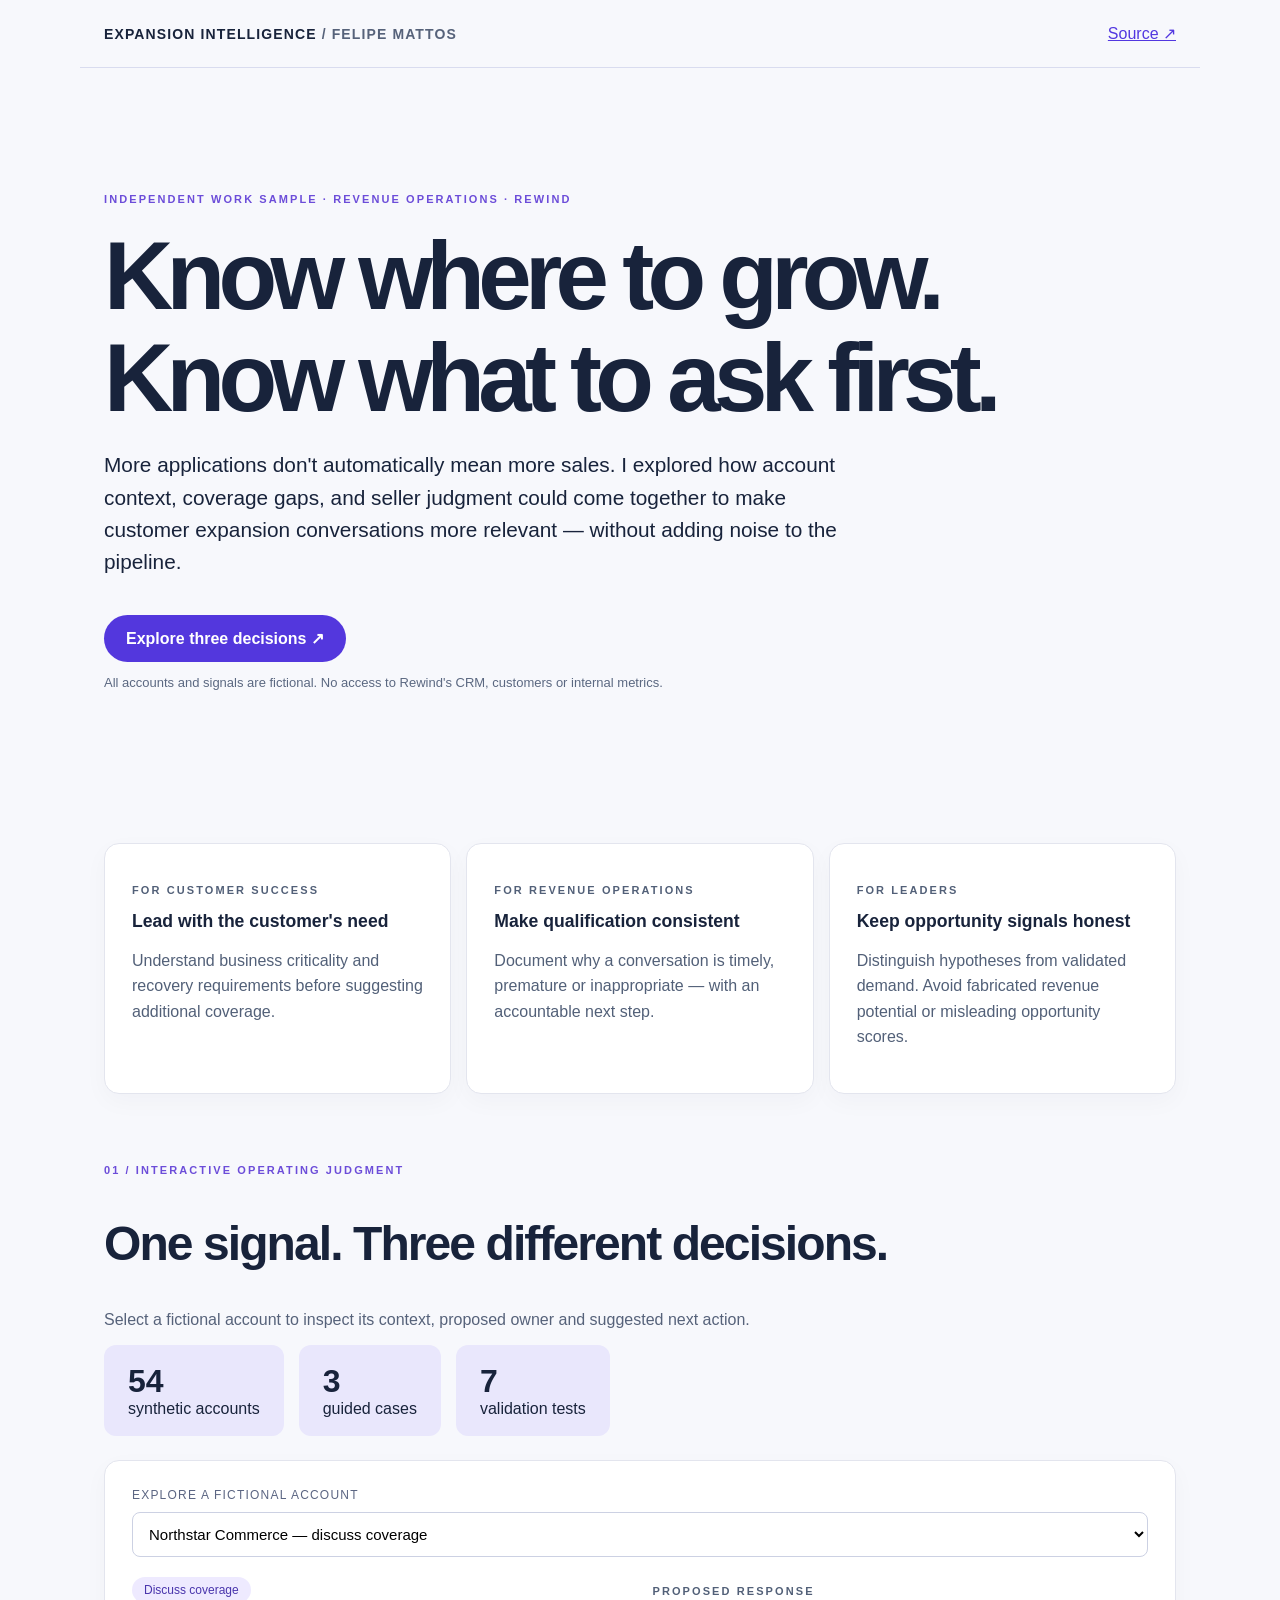
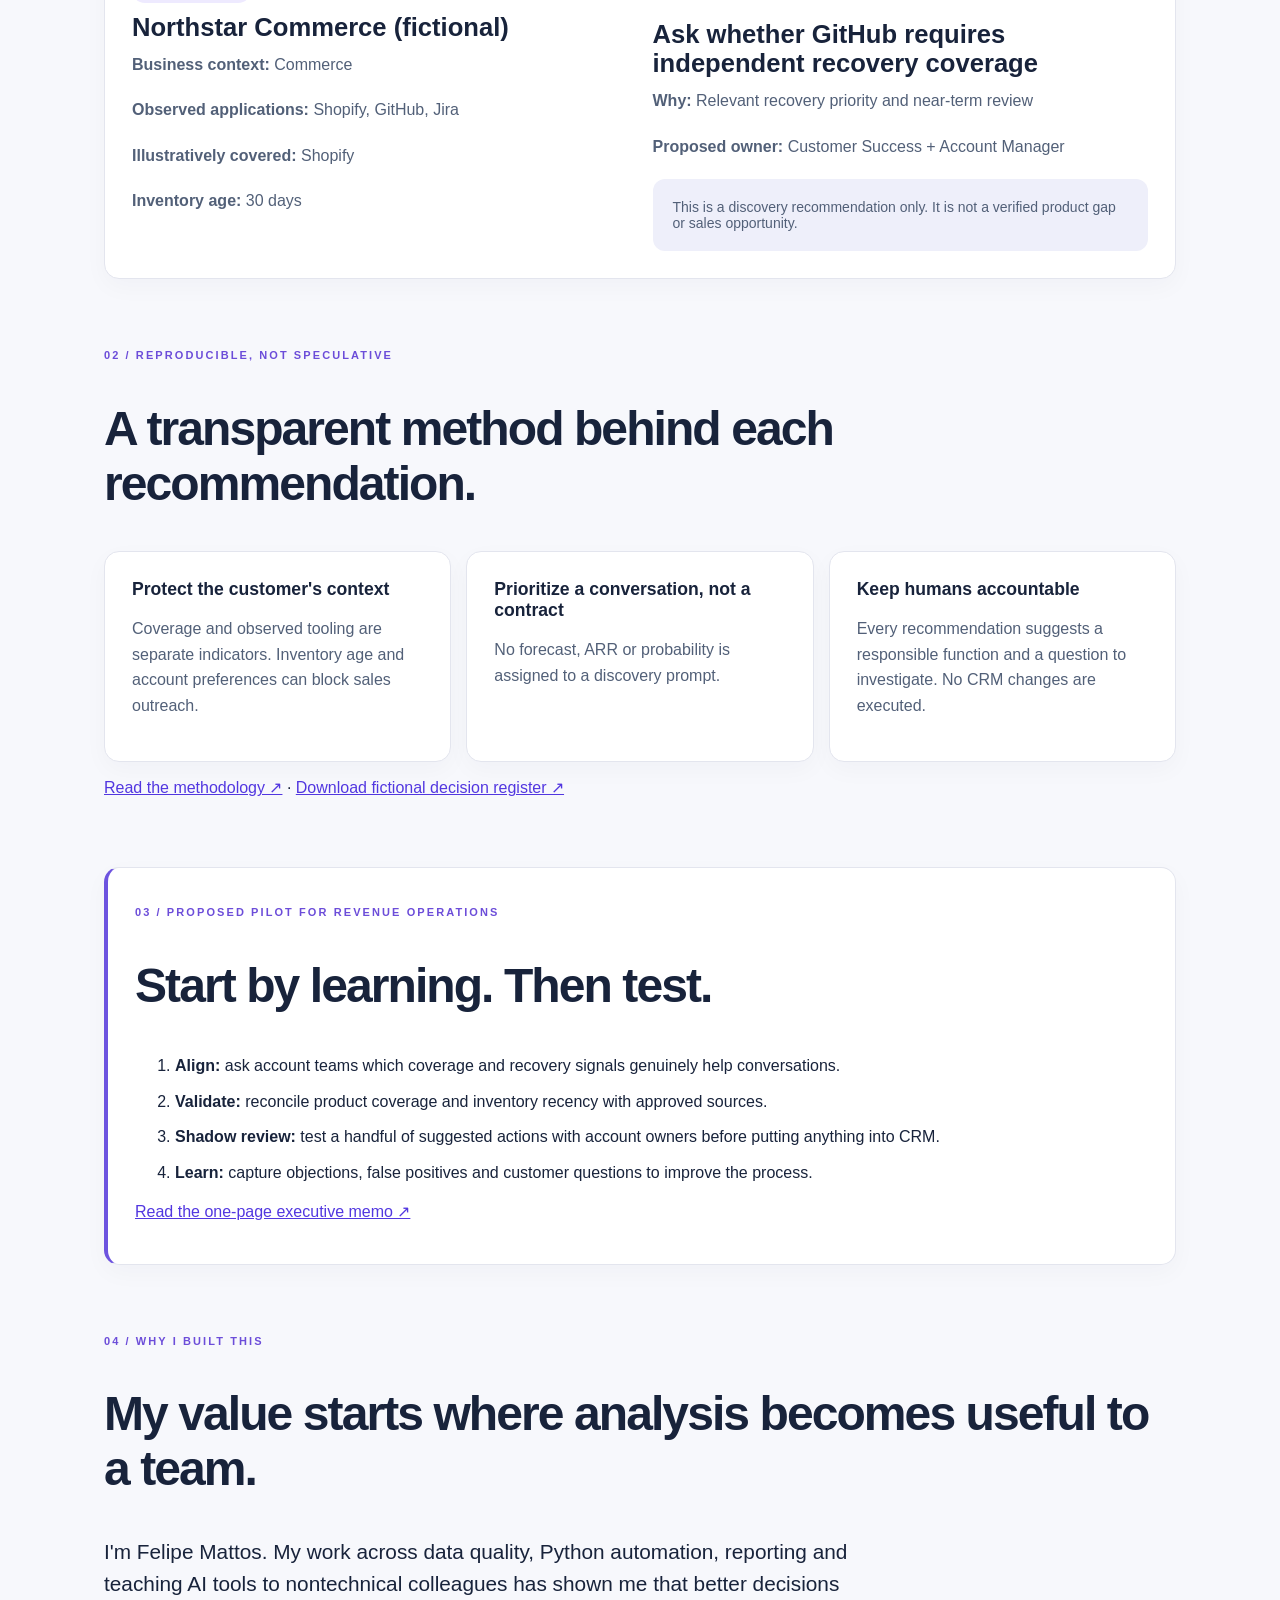
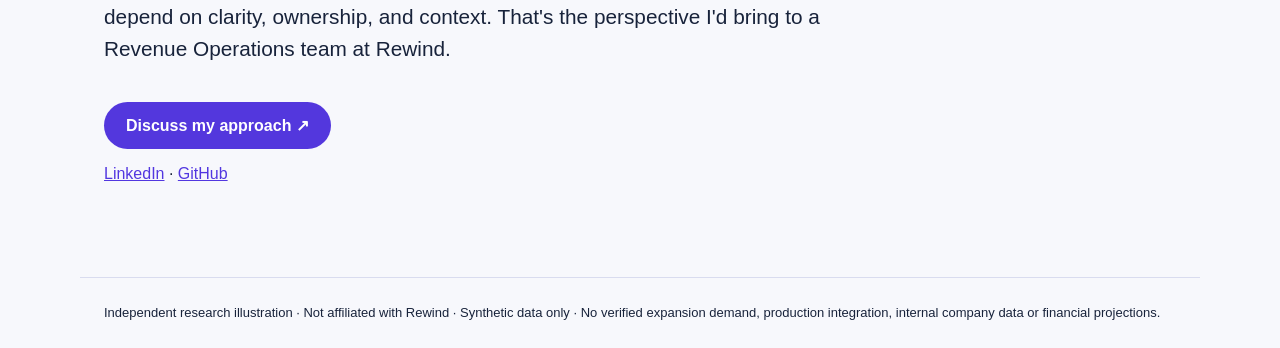
==== index.html @ 381b1e01 "Generate synthetic account demo and landing page" ====
<!doctype html><html lang="en"><head><meta charset="utf-8"><meta name="viewport" content="width=device-width,initial-scale=1"><meta name="description" content="Independent Rewind revenue operations work sample — synthetic account expansion research by Felipe Mattos"><title>Expansion Intelligence | Felipe Mattos</title><style>:root{font-family:Inter,Arial,sans-serif;color:#18233b;background:#f7f8fc}*{box-sizing:border-box}html{scroll-behavior:smooth}body{margin:0}a{color:#5237e0}header,main,footer{max-width:1120px;margin:auto;padding:24px}header{display:flex;justify-content:space-between;align-items:center;border-bottom:1px solid #d9dcef}.logo{font-size:14px;font-weight:800;letter-spacing:.08em}.muted{color:#56627a}.eyebrow{letter-spacing:.19em;text-transform:uppercase;font-size:11px;font-weight:800;color:#6c4dd9}.hero{padding:90px 0 70px;max-width:900px}h1{font-size:clamp(3rem,8vw,6rem);letter-spacing:-.07em;line-height:1.06;margin:20px 0}h2{font-size:clamp(2rem,4vw,3rem);letter-spacing:-.04em}.lead{font-size:1.3rem;line-height:1.55;max-width:750px}.button{display:inline-block;padding:14px 22px;background:#5337dd;color:white;text-decoration:none;border-radius:40px;font-weight:700;margin-top:16px}.section{margin:70px 0}.grid{display:grid;grid-template-columns:repeat(3,1fr);gap:15px}.tile,.case,.memo{background:white;border:1px solid #e3e5ee;border-radius:15px;padding:27px;box-shadow:0 8px 25px #17254a08}.tile p,.case p{line-height:1.6;color:#526078}.tile strong{font-size:1.1rem}.meta{font-size:12px;color:#5c6682}.metrics{display:flex;gap:15px;flex-wrap:wrap}.metric{background:#e9e7fc;border-radius:12px;padding:18px 24px;min-width:130px}.metric strong{display:block;font-size:2rem}.case h3{font-size:1.6rem;margin:10px 0}label{display:block;font-size:12px;color:#5b6582;text-transform:uppercase;letter-spacing:.1em}select{width:100%;padding:12px;font-size:15px;border:1px solid #ccd1e3;border-radius:8px;background:white;margin:10px 0 20px}.pill{font-size:12px;display:inline-block;background:#eeeaff;color:#4935ac;border-radius:20px;padding:6px 12px}.detail{display:grid;grid-template-columns:1fr 1fr;gap:25px}.detail p{margin:6px 0 20px}.note{padding:20px;background:#eeeffa;border-radius:12px;font-size:14px;color:#526078}.memo{border-left:4px solid #6d53df}.memo li{margin:10px 0;line-height:1.6}footer{border-top:1px solid #d9dcef;font-size:13px;line-height:1.7}.small{font-size:13px;color:#5b6881}@media(max-width:720px){.grid,.detail{grid-template-columns:1fr}.hero{padding:55px 0}header{flex-wrap:wrap;gap:12px}}@media(prefers-reduced-motion:reduce){html{scroll-behavior:auto}}</style></head><body><header><div class="logo">EXPANSION INTELLIGENCE <span class="muted">/ FELIPE MATTOS</span></div><a href="https://github.com/felipervm/rewind-expansion-intelligence">Source ↗</a></header><main><section class="hero"><p class="eyebrow">Independent work sample · Revenue Operations · Rewind</p><h1>Know where to grow.<br>Know what to ask first.</h1><p class="lead">More applications don't automatically mean more sales. I explored how account context, coverage gaps, and seller judgment could come together to make customer expansion conversations more relevant — without adding noise to the pipeline.</p><a href="#cases" class="button">Explore three decisions ↗</a><p class="small">All accounts and signals are fictional. No access to Rewind's CRM, customers or internal metrics.</p></section><section class="grid section" aria-label="Business value"><article class="tile"><p class="eyebrow">For Customer Success</p><strong>Lead with the customer's need</strong><p>Understand business criticality and recovery requirements before suggesting additional coverage.</p></article><article class="tile"><p class="eyebrow">For Revenue Operations</p><strong>Make qualification consistent</strong><p>Document why a conversation is timely, premature or inappropriate — with an accountable next step.</p></article><article class="tile"><p class="eyebrow">For leaders</p><strong>Keep opportunity signals honest</strong><p>Distinguish hypotheses from validated demand. Avoid fabricated revenue potential or misleading opportunity scores.</p></article></section><section id="cases" class="section"><p class="eyebrow">01 / Interactive operating judgment</p><h2>One signal. Three different decisions.</h2><p class="muted">Select a fictional account to inspect its context, proposed owner and suggested next action.</p><div class="metrics"><div class="metric"><strong id="total">54</strong><span>synthetic accounts</span></div><div class="metric"><strong>3</strong><span>guided cases</span></div><div class="metric"><strong>7</strong><span>validation tests</span></div></div><article class="case" style="margin-top:24px"><label for="account">Explore a fictional account</label><select id="account"><option value="RX-001">Northstar Commerce — discuss coverage</option><option value="RX-002">Meridian Systems — verify data first</option><option value="RX-003">Atlas Retail Group — respect engagement consent</option></select><div id="detail" class="detail" aria-live="polite"></div></article></section><section class="section"><p class="eyebrow">02 / Reproducible, not speculative</p><h2>A transparent method behind each recommendation.</h2><div class="grid"><article class="tile"><strong>Protect the customer's context</strong><p>Coverage and observed tooling are separate indicators. Inventory age and account preferences can block sales outreach.</p></article><article class="tile"><strong>Prioritize a conversation, not a contract</strong><p>No forecast, ARR or probability is assigned to a discovery prompt.</p></article><article class="tile"><strong>Keep humans accountable</strong><p>Every recommendation suggests a responsible function and a question to investigate. No CRM changes are executed.</p></article></div><p><a href="docs/methodology.md">Read the methodology ↗</a> · <a href="data/decisions.csv">Download fictional decision register ↗</a></p></section><section class="section memo"><p class="eyebrow">03 / Proposed pilot for Revenue Operations</p><h2>Start by learning. Then test.</h2><ol><li><strong>Align:</strong> ask account teams which coverage and recovery signals genuinely help conversations.</li><li><strong>Validate:</strong> reconcile product coverage and inventory recency with approved sources.</li><li><strong>Shadow review:</strong> test a handful of suggested actions with account owners before putting anything into CRM.</li><li><strong>Learn:</strong> capture objections, false positives and customer questions to improve the process.</li></ol><p><a href="docs/executive-memo.md">Read the one-page executive memo ↗</a></p></section><section class="section"><p class="eyebrow">04 / Why I built this</p><h2>My value starts where analysis becomes useful to a team.</h2><p class="lead">I'm Felipe Mattos. My work across data quality, Python automation, reporting and teaching AI tools to nontechnical colleagues has shown me that better decisions depend on clarity, ownership, and context. That's the perspective I'd bring to a Revenue Operations team at Rewind.</p><p><a class="button" href="mailto:felipervm22@gmail.com?subject=Rewind%20Expansion%20Intelligence">Discuss my approach ↗</a></p><p><a href="https://www.linkedin.com/in/felipervm/">LinkedIn</a> · <a href="https://github.com/felipervm">GitHub</a></p></section></main><footer>Independent research illustration · Not affiliated with Rewind · Synthetic data only · No verified expansion demand, production integration, internal company data or financial projections.</footer><script>const accounts=[{"id":"RX-001","name":"Northstar Commerce (fictional)","segment":"Commerce","observed_tools":["Shopify","GitHub","Jira"],"protected_tools":["Shopify"],"inventory_age_days":30,"renewal_days":60,"recovery_priority":"Critical","consent_to_discuss":true,"assessment":{"level":"Discuss coverage","candidate":"GitHub","owner":"Customer Success + Account Manager","next_step":"Ask whether GitHub requires independent recovery coverage","why":"Relevant recovery priority and near-term review"}},{"id":"RX-002","name":"Meridian Systems (fictional)","segment":"Software","observed_tools":["GitHub","Jira","Confluence"],"protected_tools":["GitHub"],"inventory_age_days":180,"renewal_days":30,"recovery_priority":"High","consent_to_discuss":true,"assessment":{"level":"Verify context","candidate":"Jira","owner":"Customer Success","next_step":"Revalidate application inventory and coverage status","why":"Information may be outdated"}},{"id":"RX-003","name":"Atlas Retail Group (fictional)","segment":"Commerce","observed_tools":["Shopify","BigCommerce","GitHub"],"protected_tools":["Shopify"],"inventory_age_days":45,"renewal_days":120,"recovery_priority":"High","consent_to_discuss":false,"assessment":{"level":"Verify context","candidate":"GitHub","owner":"Account owner","next_step":"Confirm account engagement preferences before outreach","why":"Consent is not confirmed"}},{"id":"RX-004","name":"Fictional Account 004","segment":"Consumer brands","observed_tools":["GitHub","Shopify","Azure DevOps"],"protected_tools":["GitHub","Shopify","Azure DevOps"],"inventory_age_days":45,"renewal_days":60,"recovery_priority":"High","consent_to_discuss":true,"assessment":{"level":"Coverage mapped","candidate":null,"owner":"Customer Success","next_step":"Confirm coverage still meets recovery needs","why":"No additional tool observed in synthetic inventory"}},{"id":"RX-005","name":"Fictional Account 005","segment":"Commerce","observed_tools":["Shopify","Jira"],"protected_tools":["Shopify"],"inventory_age_days":70,"renewal_days":60,"recovery_priority":"Standard","consent_to_discuss":false,"assessment":{"level":"Verify context","candidate":"Jira","owner":"Account owner","next_step":"Confirm account engagement preferences before outreach","why":"Consent is not confirmed"}},{"id":"RX-006","name":"Fictional Account 006","segment":"Consumer brands","observed_tools":["BigCommerce","Azure DevOps","Confluence","Jira"],"protected_tools":["Azure DevOps","Jira"],"inventory_age_days":30,"renewal_days":60,"recovery_priority":"High","consent_to_discuss":false,"assessment":{"level":"Verify context","candidate":"Confluence","owner":"Account owner","next_step":"Confirm account engagement preferences before outreach","why":"Consent is not confirmed"}},{"id":"RX-007","name":"Fictional Account 007","segment":"Commerce","observed_tools":["Confluence","BigCommerce","Azure DevOps"],"protected_tools":["Confluence","Azure DevOps"],"inventory_age_days":14,"renewal_days":220,"recovery_priority":"Standard","consent_to_discuss":true,"assessment":{"level":"Discovery later","candidate":"BigCommerce","owner":"Account owner","next_step":"Validate whether BigCommerce is business critical at a future check-in","why":"Observed use is not a qualified sales opportunity"}},{"id":"RX-008","name":"Fictional Account 008","segment":"Software","observed_tools":["BigCommerce","Azure DevOps","GitHub","Confluence"],"protected_tools":["BigCommerce","Confluence"],"inventory_age_days":70,"renewal_days":220,"recovery_priority":"High","consent_to_discuss":true,"assessment":{"level":"Discovery later","candidate":"GitHub","owner":"Account owner","next_step":"Validate whether GitHub is business critical at a future check-in","why":"Observed use is not a qualified sales opportunity"}},{"id":"RX-009","name":"Fictional Account 009","segment":"Consumer brands","observed_tools":["Shopify","Jira","Azure DevOps"],"protected_tools":["Azure DevOps","Jira"],"inventory_age_days":110,"renewal_days":60,"recovery_priority":"High","consent_to_discuss":false,"assessment":{"level":"Verify context","candidate":"Shopify","owner":"Account owner","next_step":"Confirm account engagement preferences before outreach","why":"Consent is not confirmed"}},{"id":"RX-010","name":"Fictional Account 010","segment":"Commerce","observed_tools":["GitHub","Confluence","Shopify"],"protected_tools":["Confluence","Shopify"],"inventory_age_days":180,"renewal_days":30,"recovery_priority":"High","consent_to_discuss":false,"assessment":{"level":"Verify context","candidate":"GitHub","owner":"Account owner","next_step":"Confirm account engagement preferences before outreach","why":"Consent is not confirmed"}},{"id":"RX-011","name":"Fictional Account 011","segment":"Professional services","observed_tools":["Confluence","Shopify","GitHub","BigCommerce"],"protected_tools":["Confluence","Shopify"],"inventory_age_days":70,"renewal_days":150,"recovery_priority":"High","consent_to_discuss":true,"assessment":{"level":"Discovery later","candidate":"GitHub","owner":"Account owner","next_step":"Validate whether GitHub is business critical at a future check-in","why":"Observed use is not a qualified sales opportunity"}},{"id":"RX-012","name":"Fictional Account 012","segment":"Software","observed_tools":["Jira","Shopify","BigCommerce"],"protected_tools":["BigCommerce","Shopify"],"inventory_age_days":14,"renewal_days":60,"recovery_priority":"Critical","consent_to_discuss":true,"assessment":{"level":"Discuss coverage","candidate":"Jira","owner":"Customer Success + Account Manager","next_step":"Ask whether Jira requires independent recovery coverage","why":"Relevant recovery priority and near-term review"}},{"id":"RX-013","name":"Fictional Account 013","segment":"Professional services","observed_tools":["GitHub","Jira"],"protected_tools":["GitHub","Jira"],"inventory_age_days":180,"renewal_days":150,"recovery_priority":"Standard","consent_to_discuss":true,"assessment":{"level":"Coverage mapped","candidate":null,"owner":"Customer Success","next_step":"Confirm coverage still meets recovery needs","why":"No additional tool observed in synthetic inventory"}},{"id":"RX-014","name":"Fictional Account 014","segment":"Commerce","observed_tools":["Jira","Shopify","GitHub","Confluence"],"protected_tools":["Shopify","Confluence","GitHub","Jira"],"inventory_age_days":30,"renewal_days":150,"recovery_priority":"High","consent_to_discuss":true,"assessment":{"level":"Coverage mapped","candidate":null,"owner":"Customer Success","next_step":"Confirm coverage still meets recovery needs","why":"No additional tool observed in synthetic inventory"}},{"id":"RX-015","name":"Fictional Account 015","segment":"Commerce","observed_tools":["Confluence","Jira"],"protected_tools":["Jira","Confluence"],"inventory_age_days":70,"renewal_days":90,"recovery_priority":"Critical","consent_to_discuss":true,"assessment":{"level":"Coverage mapped","candidate":null,"owner":"Customer Success","next_step":"Confirm coverage still meets recovery needs","why":"No additional tool observed in synthetic inventory"}},{"id":"RX-016","name":"Fictional Account 016","segment":"Commerce","observed_tools":["Confluence","GitHub","Azure DevOps"],"protected_tools":["Confluence"],"inventory_age_days":14,"renewal_days":30,"recovery_priority":"Critical","consent_to_discuss":true,"assessment":{"level":"Discuss coverage","candidate":"GitHub","owner":"Customer Success + Account Manager","next_step":"Ask whether GitHub requires independent recovery coverage","why":"Relevant recovery priority and near-term review"}},{"id":"RX-017","name":"Fictional Account 017","segment":"Commerce","observed_tools":["Azure DevOps","BigCommerce"],"protected_tools":["BigCommerce","Azure DevOps"],"inventory_age_days":180,"renewal_days":90,"recovery_priority":"Standard","consent_to_discuss":true,"assessment":{"level":"Coverage mapped","candidate":null,"owner":"Customer Success","next_step":"Confirm coverage still meets recovery needs","why":"No additional tool observed in synthetic inventory"}},{"id":"RX-018","name":"Fictional Account 018","segment":"Commerce","observed_tools":["GitHub","Shopify"],"protected_tools":["GitHub","Shopify"],"inventory_age_days":180,"renewal_days":60,"recovery_priority":"Standard","consent_to_discuss":true,"assessment":{"level":"Coverage mapped","candidate":null,"owner":"Customer Success","next_step":"Confirm coverage still meets recovery needs","why":"No additional tool observed in synthetic inventory"}},{"id":"RX-019","name":"Fictional Account 019","segment":"Consumer brands","observed_tools":["Confluence","Jira"],"protected_tools":["Jira"],"inventory_age_days":14,"renewal_days":150,"recovery_priority":"Critical","consent_to_discuss":true,"assessment":{"level":"Discovery later","candidate":"Confluence","owner":"Account owner","next_step":"Validate whether Confluence is business critical at a future check-in","why":"Observed use is not a qualified sales opportunity"}},{"id":"RX-020","name":"Fictional Account 020","segment":"Commerce","observed_tools":["Shopify","Jira"],"protected_tools":["Jira"],"inventory_age_days":45,"renewal_days":220,"recovery_priority":"Critical","consent_to_discuss":true,"assessment":{"level":"Discovery later","candidate":"Shopify","owner":"Account owner","next_step":"Validate whether Shopify is business critical at a future check-in","why":"Observed use is not a qualified sales opportunity"}},{"id":"RX-021","name":"Fictional Account 021","segment":"Professional services","observed_tools":["Azure DevOps","Confluence","GitHub"],"protected_tools":["GitHub","Azure DevOps","Confluence"],"inventory_age_days":110,"renewal_days":60,"recovery_priority":"Standard","consent_to_discuss":true,"assessment":{"level":"Coverage mapped","candidate":null,"owner":"Customer Success","next_step":"Confirm coverage still meets recovery needs","why":"No additional tool observed in synthetic inventory"}},{"id":"RX-022","name":"Fictional Account 022","segment":"Commerce","observed_tools":["Jira","BigCommerce","GitHub"],"protected_tools":["Jira"],"inventory_age_days":70,"renewal_days":220,"recovery_priority":"High","consent_to_discuss":true,"assessment":{"level":"Discovery later","candidate":"GitHub","owner":"Account owner","next_step":"Validate whether GitHub is business critical at a future check-in","why":"Observed use is not a qualified sales opportunity"}},{"id":"RX-023","name":"Fictional Account 023","segment":"Software","observed_tools":["Jira","BigCommerce","Azure DevOps","Confluence"],"protected_tools":["Azure DevOps","Confluence","BigCommerce","Jira"],"inventory_age_days":14,"renewal_days":220,"recovery_priority":"Standard","consent_to_discuss":true,"assessment":{"level":"Coverage mapped","candidate":null,"owner":"Customer Success","next_step":"Confirm coverage still meets recovery needs","why":"No additional tool observed in synthetic inventory"}},{"id":"RX-024","name":"Fictional Account 024","segment":"Software","observed_tools":["GitHub","Azure DevOps","Jira"],"protected_tools":["Jira","Azure DevOps"],"inventory_age_days":110,"renewal_days":90,"recovery_priority":"Standard","consent_to_discuss":true,"assessment":{"level":"Verify context","candidate":"GitHub","owner":"Customer Success","next_step":"Revalidate application inventory and coverage status","why":"Information may be outdated"}},{"id":"RX-025","name":"Fictional Account 025","segment":"Commerce","observed_tools":["Confluence","GitHub"],"protected_tools":["GitHub","Confluence"],"inventory_age_days":45,"renewal_days":60,"recovery_priority":"Critical","consent_to_discuss":true,"assessment":{"level":"Coverage mapped","candidate":null,"owner":"Customer Success","next_step":"Confirm coverage still meets recovery needs","why":"No additional tool observed in synthetic inventory"}},{"id":"RX-026","name":"Fictional Account 026","segment":"Commerce","observed_tools":["BigCommerce","GitHub","Azure DevOps"],"protected_tools":["GitHub","BigCommerce"],"inventory_age_days":110,"renewal_days":90,"recovery_priority":"High","consent_to_discuss":false,"assessment":{"level":"Verify context","candidate":"Azure DevOps","owner":"Account owner","next_step":"Confirm account engagement preferences before outreach","why":"Consent is not confirmed"}},{"id":"RX-027","name":"Fictional Account 027","segment":"Commerce","observed_tools":["Jira","BigCommerce","Confluence","Azure DevOps"],"protected_tools":["BigCommerce"],"inventory_age_days":70,"renewal_days":90,"recovery_priority":"High","consent_to_discuss":false,"assessment":{"level":"Verify context","candidate":"Jira","owner":"Account owner","next_step":"Confirm account engagement preferences before outreach","why":"Consent is not confirmed"}},{"id":"RX-028","name":"Fictional Account 028","segment":"Professional services","observed_tools":["Shopify","Azure DevOps","BigCommerce"],"protected_tools":["Azure DevOps","Shopify","BigCommerce"],"inventory_age_days":14,"renewal_days":150,"recovery_priority":"High","consent_to_discuss":false,"assessment":{"level":"Coverage mapped","candidate":null,"owner":"Customer Success","next_step":"Confirm coverage still meets recovery needs","why":"No additional tool observed in synthetic inventory"}},{"id":"RX-029","name":"Fictional Account 029","segment":"Software","observed_tools":["Confluence","Jira","BigCommerce","GitHub"],"protected_tools":["BigCommerce"],"inventory_age_days":70,"renewal_days":150,"recovery_priority":"Critical","consent_to_discuss":false,"assessment":{"level":"Verify context","candidate":"GitHub","owner":"Account owner","next_step":"Confirm account engagement preferences before outreach","why":"Consent is not confirmed"}},{"id":"RX-030","name":"Fictional Account 030","segment":"Software","observed_tools":["BigCommerce","Azure DevOps","Shopify"],"protected_tools":["Shopify"],"inventory_age_days":45,"renewal_days":60,"recovery_priority":"High","consent_to_discuss":true,"assessment":{"level":"Discuss coverage","candidate":"Azure DevOps","owner":"Customer Success + Account Manager","next_step":"Ask whether Azure DevOps requires independent recovery coverage","why":"Relevant recovery priority and near-term review"}},{"id":"RX-031","name":"Fictional Account 031","segment":"Professional services","observed_tools":["BigCommerce","GitHub","Confluence"],"protected_tools":["BigCommerce"],"inventory_age_days":180,"renewal_days":60,"recovery_priority":"Critical","consent_to_discuss":false,"assessment":{"level":"Verify context","candidate":"GitHub","owner":"Account owner","next_step":"Confirm account engagement preferences before outreach","why":"Consent is not confirmed"}},{"id":"RX-032","name":"Fictional Account 032","segment":"Software","observed_tools":["GitHub","Confluence","BigCommerce"],"protected_tools":["Confluence","BigCommerce","GitHub"],"inventory_age_days":70,"renewal_days":220,"recovery_priority":"High","consent_to_discuss":true,"assessment":{"level":"Coverage mapped","candidate":null,"owner":"Customer Success","next_step":"Confirm coverage still meets recovery needs","why":"No additional tool observed in synthetic inventory"}},{"id":"RX-033","name":"Fictional Account 033","segment":"Commerce","observed_tools":["Azure DevOps","GitHub","Shopify","Confluence"],"protected_tools":["Shopify","Confluence"],"inventory_age_days":180,"renewal_days":90,"recovery_priority":"Critical","consent_to_discuss":true,"assessment":{"level":"Verify context","candidate":"GitHub","owner":"Customer Success","next_step":"Revalidate application inventory and coverage status","why":"Information may be outdated"}},{"id":"RX-034","name":"Fictional Account 034","segment":"Consumer brands","observed_tools":["Shopify","BigCommerce","Jira","Azure DevOps"],"protected_tools":["BigCommerce"],"inventory_age_days":14,"renewal_days":60,"recovery_priority":"Critical","consent_to_discuss":false,"assessment":{"level":"Verify context","candidate":"Jira","owner":"Account owner","next_step":"Confirm account engagement preferences before outreach","why":"Consent is not confirmed"}},{"id":"RX-035","name":"Fictional Account 035","segment":"Commerce","observed_tools":["Jira","Shopify"],"protected_tools":["Shopify"],"inventory_age_days":110,"renewal_days":90,"recovery_priority":"High","consent_to_discuss":true,"assessment":{"level":"Verify context","candidate":"Jira","owner":"Customer Success","next_step":"Revalidate application inventory and coverage status","why":"Information may be outdated"}},{"id":"RX-036","name":"Fictional Account 036","segment":"Software","observed_tools":["BigCommerce","Azure DevOps","Shopify"],"protected_tools":["Shopify","BigCommerce"],"inventory_age_days":45,"renewal_days":30,"recovery_priority":"Standard","consent_to_discuss":true,"assessment":{"level":"Discovery later","candidate":"Azure DevOps","owner":"Account owner","next_step":"Validate whether Azure DevOps is business critical at a future check-in","why":"Observed use is not a qualified sales opportunity"}},{"id":"RX-037","name":"Fictional Account 037","segment":"Commerce","observed_tools":["Confluence","Shopify","Jira"],"protected_tools":["Confluence"],"inventory_age_days":180,"renewal_days":30,"recovery_priority":"Standard","consent_to_discuss":false,"assessment":{"level":"Verify context","candidate":"Jira","owner":"Account owner","next_step":"Confirm account engagement preferences before outreach","why":"Consent is not confirmed"}},{"id":"RX-038","name":"Fictional Account 038","segment":"Software","observed_tools":["Shopify","Jira"],"protected_tools":["Shopify"],"inventory_age_days":45,"renewal_days":30,"recovery_priority":"Standard","consent_to_discuss":true,"assessment":{"level":"Discovery later","candidate":"Jira","owner":"Account owner","next_step":"Validate whether Jira is business critical at a future check-in","why":"Observed use is not a qualified sales opportunity"}},{"id":"RX-039","name":"Fictional Account 039","segment":"Consumer brands","observed_tools":["Azure DevOps","Shopify","GitHub","Jira"],"protected_tools":["GitHub"],"inventory_age_days":180,"renewal_days":150,"recovery_priority":"High","consent_to_discuss":true,"assessment":{"level":"Verify context","candidate":"Jira","owner":"Customer Success","next_step":"Revalidate application inventory and coverage status","why":"Information may be outdated"}},{"id":"RX-040","name":"Fictional Account 040","segment":"Software","observed_tools":["Jira","Confluence","BigCommerce"],"protected_tools":["BigCommerce","Confluence"],"inventory_age_days":110,"renewal_days":150,"recovery_priority":"Standard","consent_to_discuss":false,"assessment":{"level":"Verify context","candidate":"Jira","owner":"Account owner","next_step":"Confirm account engagement preferences before outreach","why":"Consent is not confirmed"}},{"id":"RX-041","name":"Fictional Account 041","segment":"Software","observed_tools":["Jira","Confluence"],"protected_tools":["Jira"],"inventory_age_days":70,"renewal_days":90,"recovery_priority":"Standard","consent_to_discuss":true,"assessment":{"level":"Discovery later","candidate":"Confluence","owner":"Account owner","next_step":"Validate whether Confluence is business critical at a future check-in","why":"Observed use is not a qualified sales opportunity"}},{"id":"RX-042","name":"Fictional Account 042","segment":"Commerce","observed_tools":["Shopify","Azure DevOps","Confluence","GitHub"],"protected_tools":["GitHub","Shopify"],"inventory_age_days":180,"renewal_days":220,"recovery_priority":"High","consent_to_discuss":true,"assessment":{"level":"Verify context","candidate":"Confluence","owner":"Customer Success","next_step":"Revalidate application inventory and coverage status","why":"Information may be outdated"}},{"id":"RX-043","name":"Fictional Account 043","segment":"Professional services","observed_tools":["Jira","Shopify","BigCommerce","Azure DevOps"],"protected_tools":["BigCommerce","Jira","Shopify"],"inventory_age_days":180,"renewal_days":90,"recovery_priority":"Critical","consent_to_discuss":true,"assessment":{"level":"Verify context","candidate":"Azure DevOps","owner":"Customer Success","next_step":"Revalidate application inventory and coverage status","why":"Information may be outdated"}},{"id":"RX-044","name":"Fictional Account 044","segment":"Consumer brands","observed_tools":["GitHub","Shopify","Azure DevOps","Confluence"],"protected_tools":["Confluence"],"inventory_age_days":14,"renewal_days":220,"recovery_priority":"High","consent_to_discuss":true,"assessment":{"level":"Discovery later","candidate":"GitHub","owner":"Account owner","next_step":"Validate whether GitHub is business critical at a future check-in","why":"Observed use is not a qualified sales opportunity"}},{"id":"RX-045","name":"Fictional Account 045","segment":"Consumer brands","observed_tools":["GitHub","Shopify","Azure DevOps"],"protected_tools":["Azure DevOps","GitHub","Shopify"],"inventory_age_days":110,"renewal_days":60,"recovery_priority":"Standard","consent_to_discuss":true,"assessment":{"level":"Coverage mapped","candidate":null,"owner":"Customer Success","next_step":"Confirm coverage still meets recovery needs","why":"No additional tool observed in synthetic inventory"}},{"id":"RX-046","name":"Fictional Account 046","segment":"Software","observed_tools":["GitHub","BigCommerce","Confluence"],"protected_tools":["Confluence","BigCommerce","GitHub"],"inventory_age_days":180,"renewal_days":60,"recovery_priority":"Standard","consent_to_discuss":false,"assessment":{"level":"Coverage mapped","candidate":null,"owner":"Customer Success","next_step":"Confirm coverage still meets recovery needs","why":"No additional tool observed in synthetic inventory"}},{"id":"RX-047","name":"Fictional Account 047","segment":"Commerce","observed_tools":["Confluence","BigCommerce","Shopify"],"protected_tools":["BigCommerce","Confluence"],"inventory_age_days":180,"renewal_days":220,"recovery_priority":"High","consent_to_discuss":true,"assessment":{"level":"Verify context","candidate":"Shopify","owner":"Customer Success","next_step":"Revalidate application inventory and coverage status","why":"Information may be outdated"}},{"id":"RX-048","name":"Fictional Account 048","segment":"Commerce","observed_tools":["GitHub","Jira"],"protected_tools":["GitHub"],"inventory_age_days":70,"renewal_days":30,"recovery_priority":"Critical","consent_to_discuss":true,"assessment":{"level":"Discuss coverage","candidate":"Jira","owner":"Customer Success + Account Manager","next_step":"Ask whether Jira requires independent recovery coverage","why":"Relevant recovery priority and near-term review"}},{"id":"RX-049","name":"Fictional Account 049","segment":"Consumer brands","observed_tools":["Shopify","Azure DevOps"],"protected_tools":["Azure DevOps"],"inventory_age_days":14,"renewal_days":60,"recovery_priority":"High","consent_to_discuss":true,"assessment":{"level":"Discuss coverage","candidate":"Shopify","owner":"Customer Success + Account Manager","next_step":"Ask whether Shopify requires independent recovery coverage","why":"Relevant recovery priority and near-term review"}},{"id":"RX-050","name":"Fictional Account 050","segment":"Consumer brands","observed_tools":["Shopify","BigCommerce","GitHub"],"protected_tools":["GitHub"],"inventory_age_days":45,"renewal_days":150,"recovery_priority":"Critical","consent_to_discuss":false,"assessment":{"level":"Verify context","candidate":"Shopify","owner":"Account owner","next_step":"Confirm account engagement preferences before outreach","why":"Consent is not confirmed"}},{"id":"RX-051","name":"Fictional Account 051","segment":"Professional services","observed_tools":["Shopify","BigCommerce","Jira","GitHub"],"protected_tools":["Shopify","Jira"],"inventory_age_days":45,"renewal_days":150,"recovery_priority":"High","consent_to_discuss":false,"assessment":{"level":"Verify context","candidate":"GitHub","owner":"Account owner","next_step":"Confirm account engagement preferences before outreach","why":"Consent is not confirmed"}},{"id":"RX-052","name":"Fictional Account 052","segment":"Commerce","observed_tools":["Azure DevOps","Shopify","BigCommerce","GitHub"],"protected_tools":["Azure DevOps","Shopify","GitHub"],"inventory_age_days":30,"renewal_days":150,"recovery_priority":"Standard","consent_to_discuss":true,"assessment":{"level":"Discovery later","candidate":"BigCommerce","owner":"Account owner","next_step":"Validate whether BigCommerce is business critical at a future check-in","why":"Observed use is not a qualified sales opportunity"}},{"id":"RX-053","name":"Fictional Account 053","segment":"Professional services","observed_tools":["BigCommerce","Azure DevOps"],"protected_tools":["BigCommerce"],"inventory_age_days":30,"renewal_days":30,"recovery_priority":"Critical","consent_to_discuss":true,"assessment":{"level":"Discuss coverage","candidate":"Azure DevOps","owner":"Customer Success + Account Manager","next_step":"Ask whether Azure DevOps requires independent recovery coverage","why":"Relevant recovery priority and near-term review"}},{"id":"RX-054","name":"Fictional Account 054","segment":"Professional services","observed_tools":["Jira","Shopify","Confluence","Azure DevOps"],"protected_tools":["Confluence","Jira","Azure DevOps","Shopify"],"inventory_age_days":70,"renewal_days":150,"recovery_priority":"High","consent_to_discuss":false,"assessment":{"level":"Coverage mapped","candidate":null,"owner":"Customer Success","next_step":"Confirm coverage still meets recovery needs","why":"No additional tool observed in synthetic inventory"}}];const byId=Object.fromEntries(accounts.map(a=>[a.id,a]));const esc=s=>String(s??'').replace(/[&<>"']/g,c=>({'&':'&amp;','<':'&lt;','>':'&gt;','"':'&quot;'}[c]));document.getElementById('total').textContent=accounts.length;const sel=document.getElementById('account');function render(){const a=byId[sel.value],d=a.assessment;document.getElementById('detail').innerHTML='<div><span class="pill">'+esc(d.level)+'</span><h3>'+esc(a.name)+'</h3><p><strong>Business context:</strong> '+esc(a.segment)+'</p><p><strong>Observed applications:</strong> '+esc(a.observed_tools.join(', '))+'</p><p><strong>Illustratively covered:</strong> '+esc(a.protected_tools.join(', '))+'</p><p><strong>Inventory age:</strong> '+a.inventory_age_days+' days</p></div><div><p class="eyebrow">Proposed response</p><h3>'+esc(d.next_step)+'</h3><p><strong>Why:</strong> '+esc(d.why)+'</p><p><strong>Proposed owner:</strong> '+esc(d.owner)+'</p><div class="note">This is a discovery recommendation only. It is not a verified product gap or sales opportunity.</div></div>'};sel.addEventListener('change',render);render();</script></body></html>
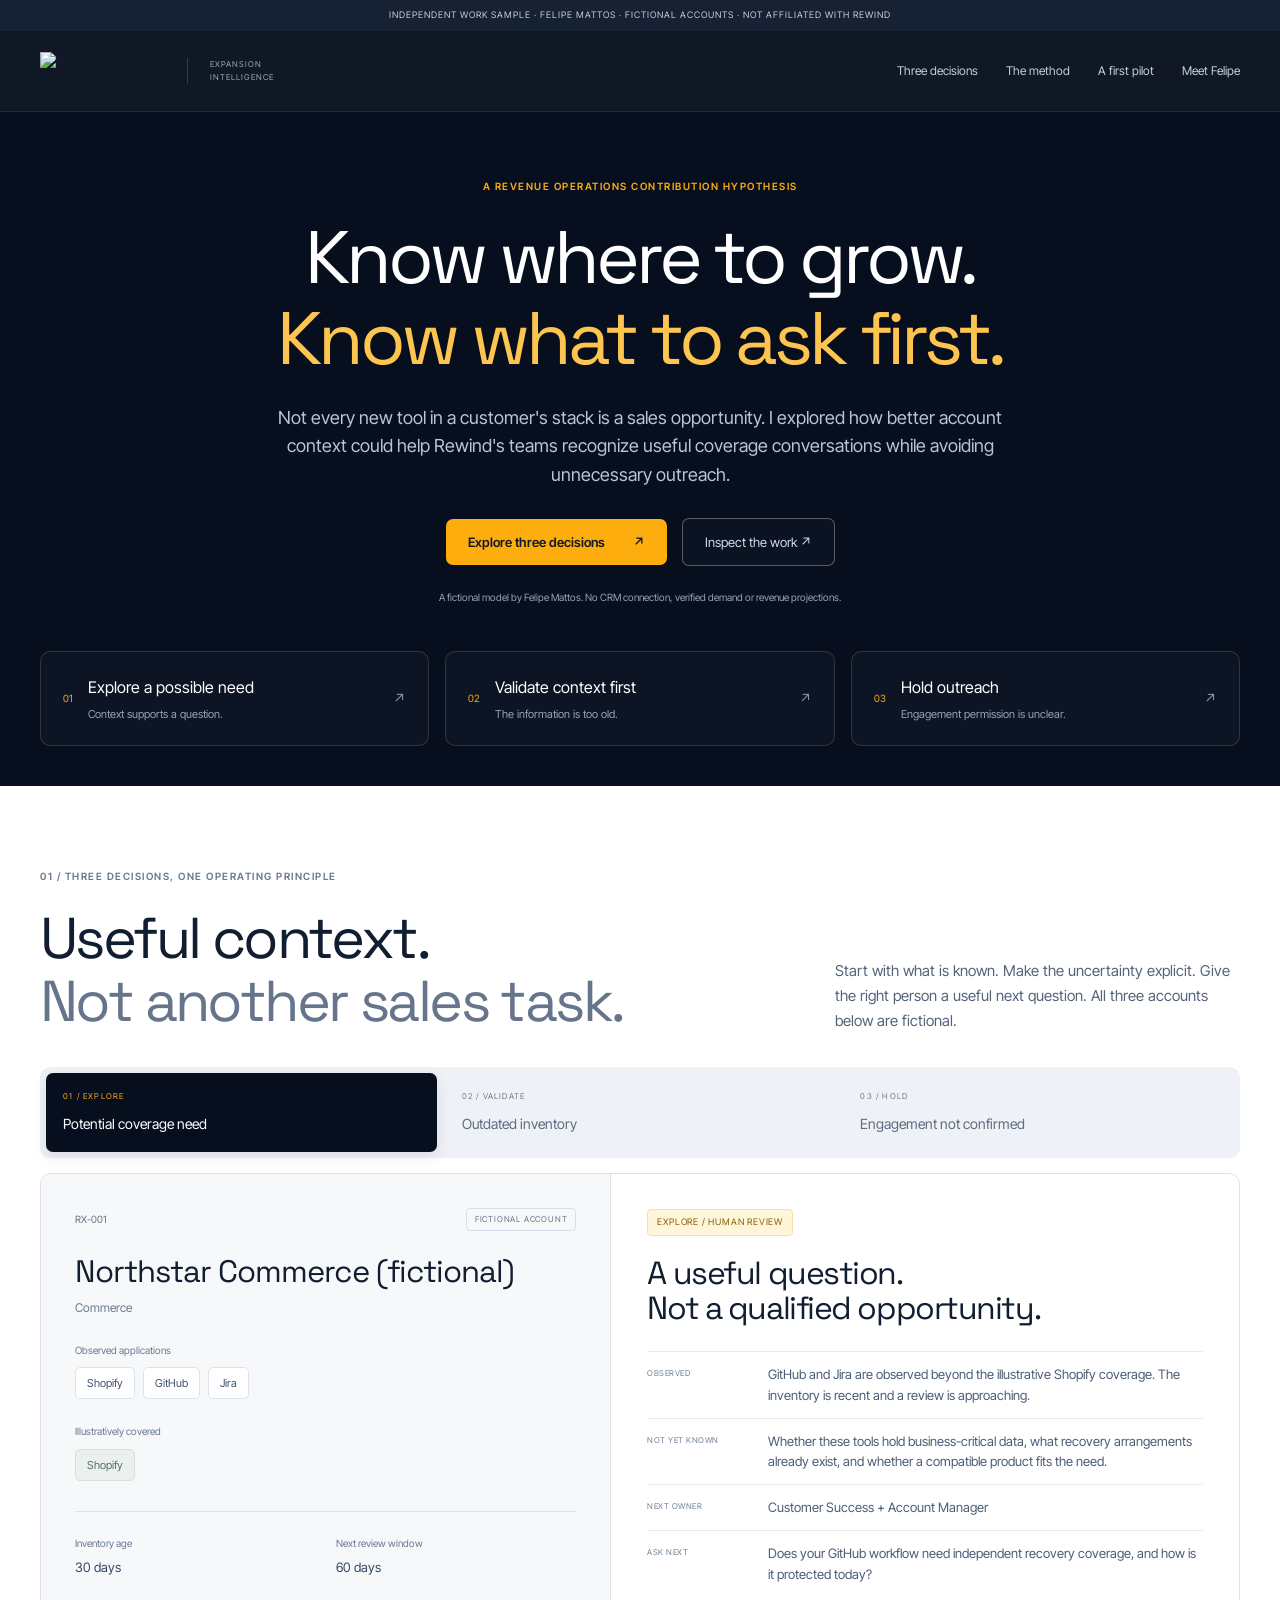
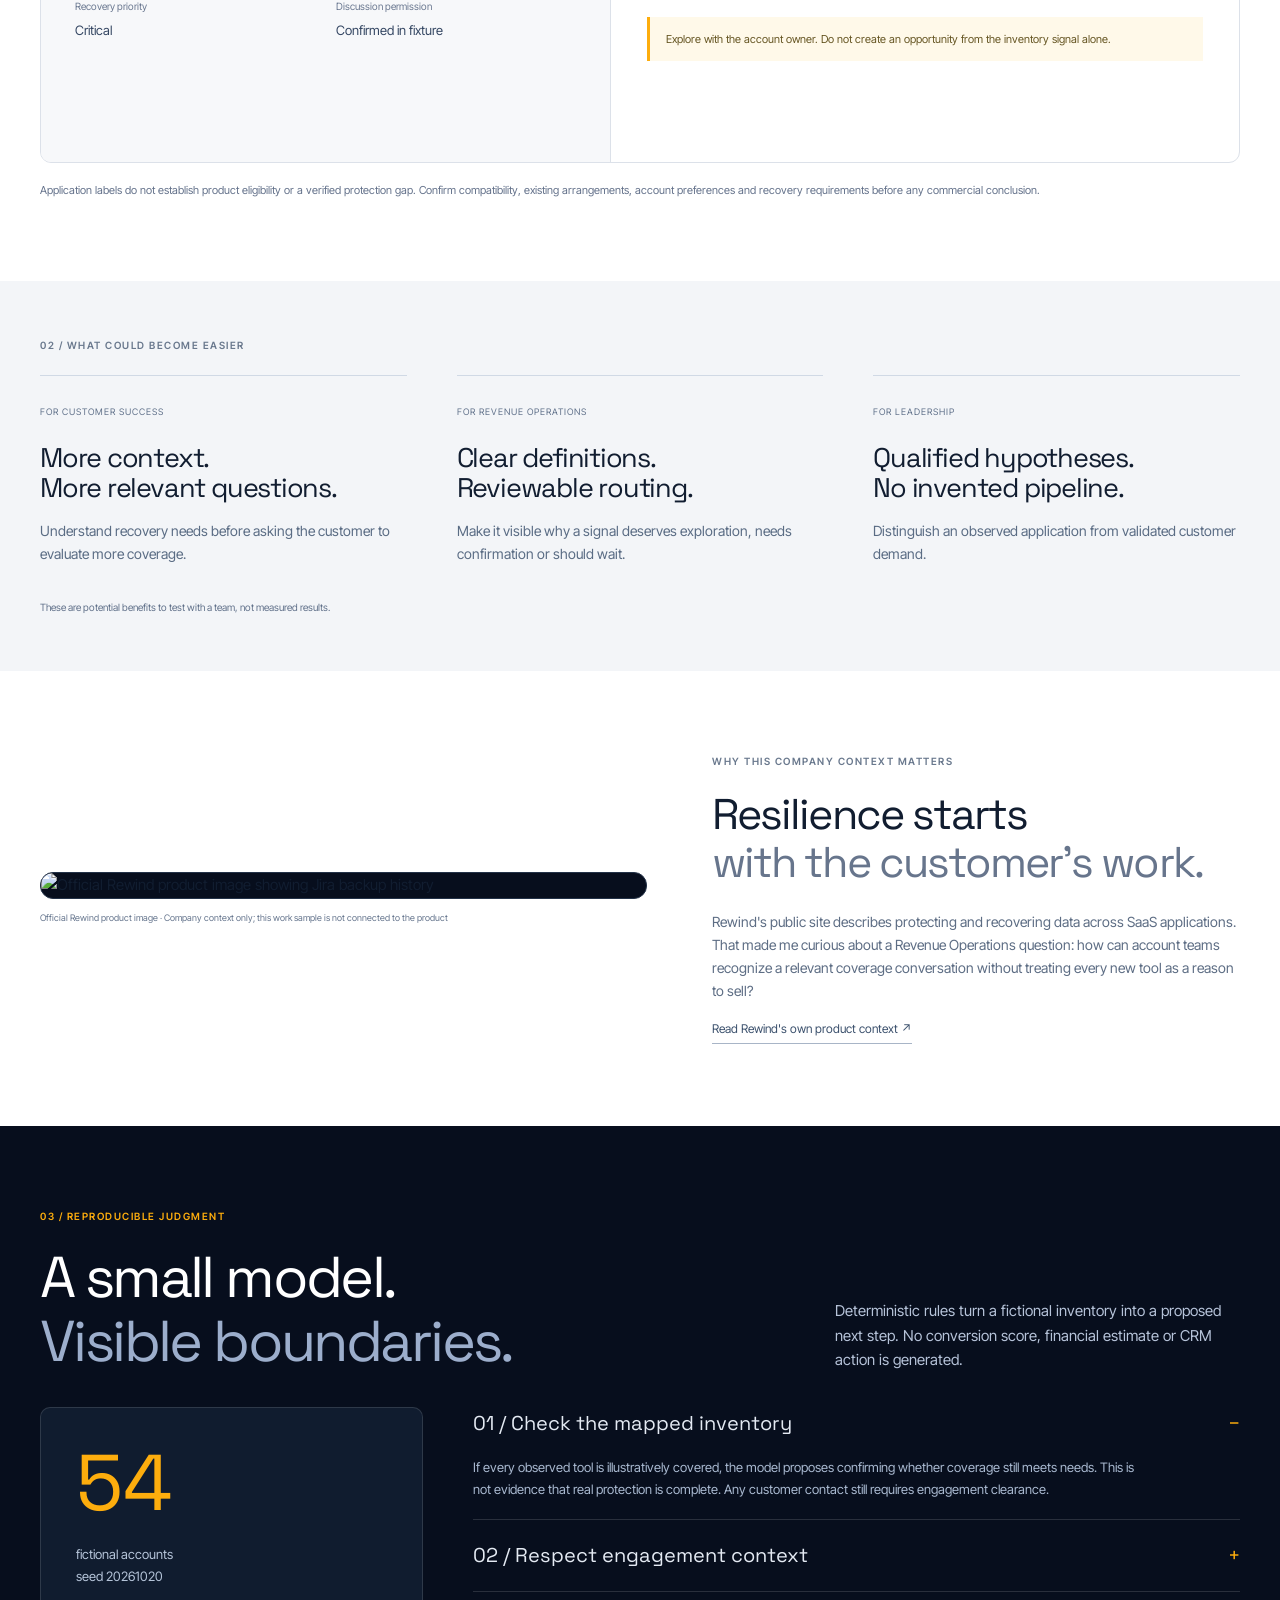
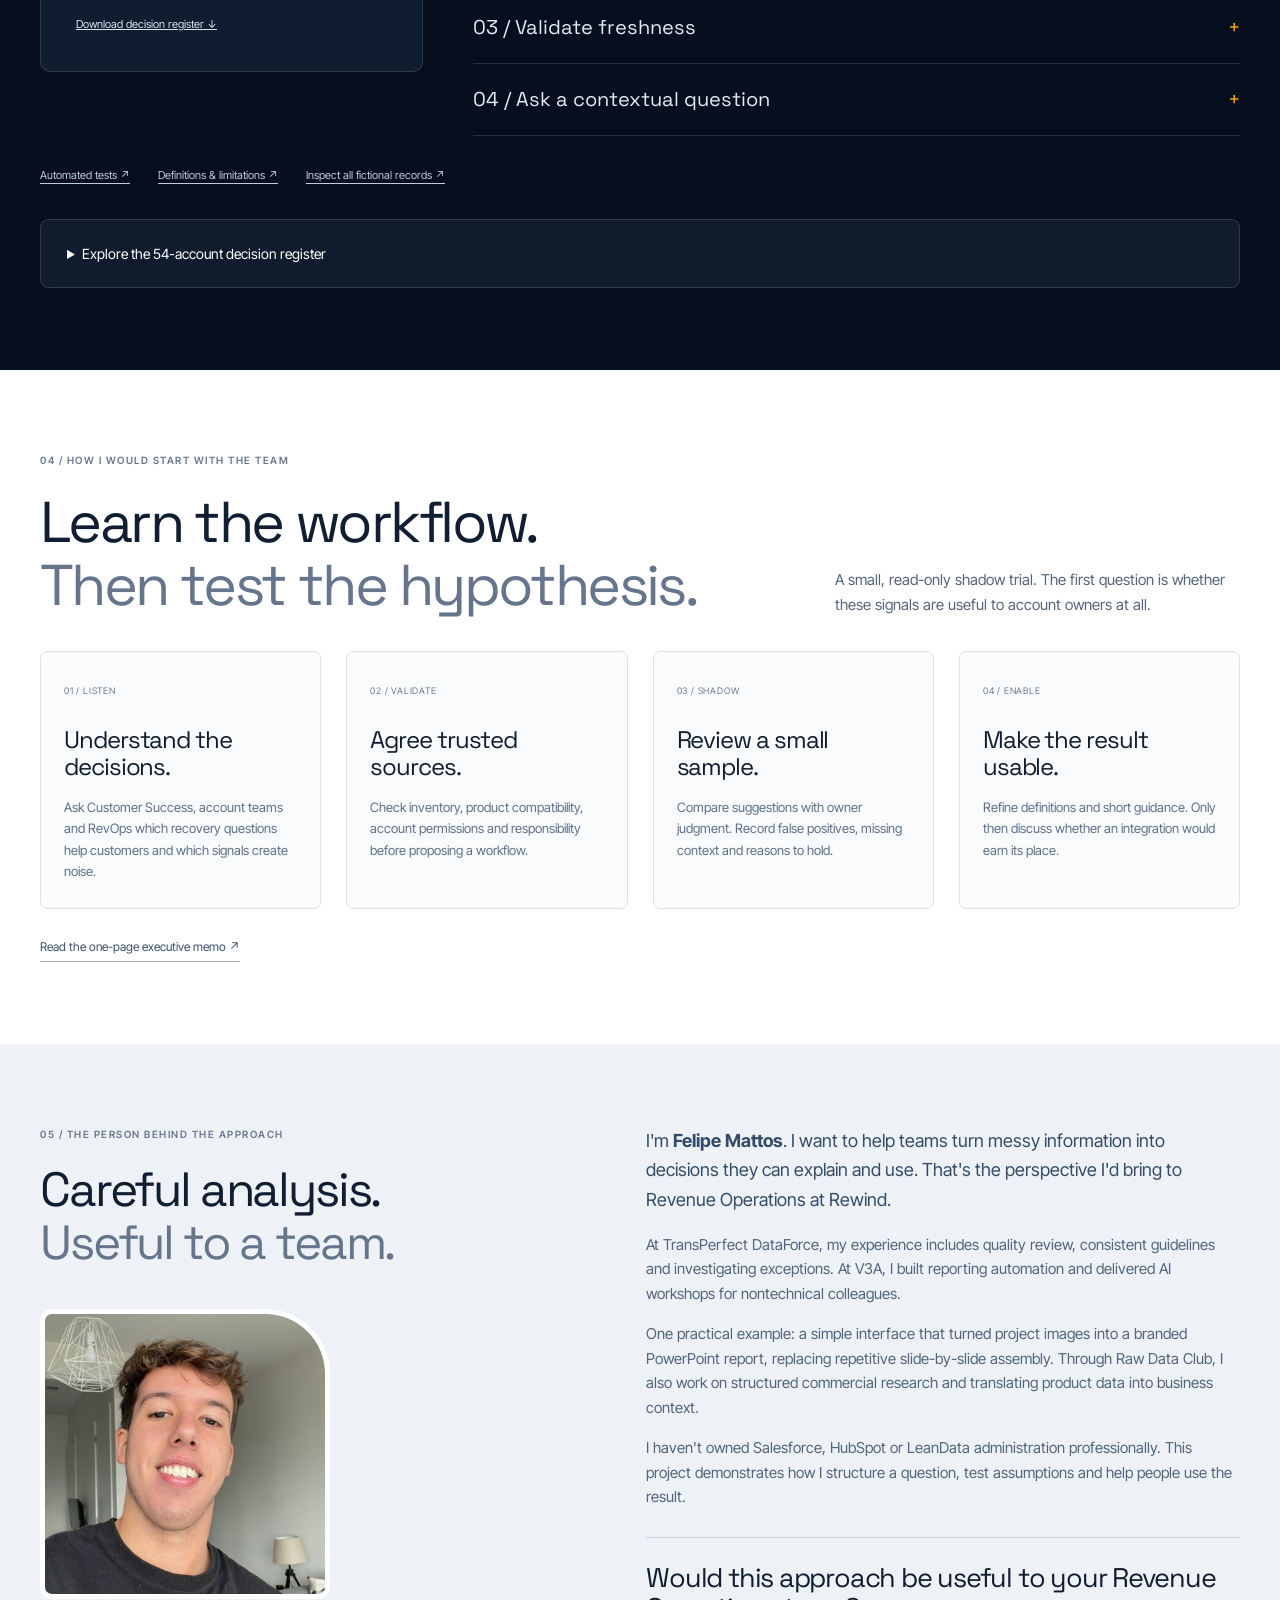
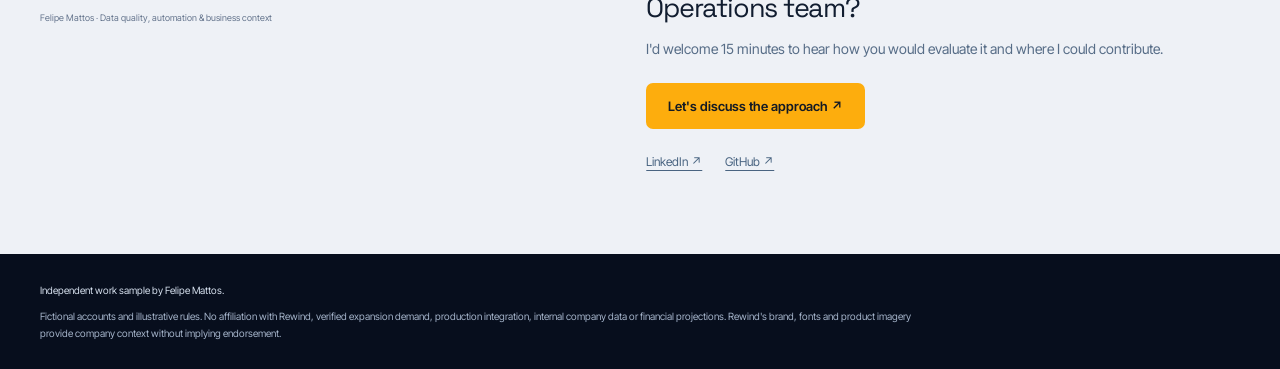
==== commit bc677762: "Redesign Rewind work sample around three clear decisions and candidate story" ====
--- a/index.html
+++ b/index.html
@@ -1 +1,11 @@
-<!doctype html><html lang="en"><head><meta charset="utf-8"><meta name="viewport" content="width=device-width,initial-scale=1"><meta name="description" content="Independent Rewind revenue operations work sample — synthetic account expansion research by Felipe Mattos"><title>Expansion Intelligence | Felipe Mattos</title><style>:root{font-family:Inter,Arial,sans-serif;color:#18233b;background:#f7f8fc}*{box-sizing:border-box}html{scroll-behavior:smooth}body{margin:0}a{color:#5237e0}header,main,footer{max-width:1120px;margin:auto;padding:24px}header{display:flex;justify-content:space-between;align-items:center;border-bottom:1px solid #d9dcef}.logo{font-size:14px;font-weight:800;letter-spacing:.08em}.muted{color:#56627a}.eyebrow{letter-spacing:.19em;text-transform:uppercase;font-size:11px;font-weight:800;color:#6c4dd9}.hero{padding:90px 0 70px;max-width:900px}h1{font-size:clamp(3rem,8vw,6rem);letter-spacing:-.07em;line-height:1.06;margin:20px 0}h2{font-size:clamp(2rem,4vw,3rem);letter-spacing:-.04em}.lead{font-size:1.3rem;line-height:1.55;max-width:750px}.button{display:inline-block;padding:14px 22px;background:#5337dd;color:white;text-decoration:none;border-radius:40px;font-weight:700;margin-top:16px}.section{margin:70px 0}.grid{display:grid;grid-template-columns:repeat(3,1fr);gap:15px}.tile,.case,.memo{background:white;border:1px solid #e3e5ee;border-radius:15px;padding:27px;box-shadow:0 8px 25px #17254a08}.tile p,.case p{line-height:1.6;color:#526078}.tile strong{font-size:1.1rem}.meta{font-size:12px;color:#5c6682}.metrics{display:flex;gap:15px;flex-wrap:wrap}.metric{background:#e9e7fc;border-radius:12px;padding:18px 24px;min-width:130px}.metric strong{display:block;font-size:2rem}.case h3{font-size:1.6rem;margin:10px 0}label{display:block;font-size:12px;color:#5b6582;text-transform:uppercase;letter-spacing:.1em}select{width:100%;padding:12px;font-size:15px;border:1px solid #ccd1e3;border-radius:8px;background:white;margin:10px 0 20px}.pill{font-size:12px;display:inline-block;background:#eeeaff;color:#4935ac;border-radius:20px;padding:6px 12px}.detail{display:grid;grid-template-columns:1fr 1fr;gap:25px}.detail p{margin:6px 0 20px}.note{padding:20px;background:#eeeffa;border-radius:12px;font-size:14px;color:#526078}.memo{border-left:4px solid #6d53df}.memo li{margin:10px 0;line-height:1.6}footer{border-top:1px solid #d9dcef;font-size:13px;line-height:1.7}.small{font-size:13px;color:#5b6881}@media(max-width:720px){.grid,.detail{grid-template-columns:1fr}.hero{padding:55px 0}header{flex-wrap:wrap;gap:12px}}@media(prefers-reduced-motion:reduce){html{scroll-behavior:auto}}</style></head><body><header><div class="logo">EXPANSION INTELLIGENCE <span class="muted">/ FELIPE MATTOS</span></div><a href="https://github.com/felipervm/rewind-expansion-intelligence">Source ↗</a></header><main><section class="hero"><p class="eyebrow">Independent work sample · Revenue Operations · Rewind</p><h1>Know where to grow.<br>Know what to ask first.</h1><p class="lead">More applications don't automatically mean more sales. I explored how account context, coverage gaps, and seller judgment could come together to make customer expansion conversations more relevant — without adding noise to the pipeline.</p><a href="#cases" class="button">Explore three decisions ↗</a><p class="small">All accounts and signals are fictional. No access to Rewind's CRM, customers or internal metrics.</p></section><section class="grid section" aria-label="Business value"><article class="tile"><p class="eyebrow">For Customer Success</p><strong>Lead with the customer's need</strong><p>Understand business criticality and recovery requirements before suggesting additional coverage.</p></article><article class="tile"><p class="eyebrow">For Revenue Operations</p><strong>Make qualification consistent</strong><p>Document why a conversation is timely, premature or inappropriate — with an accountable next step.</p></article><article class="tile"><p class="eyebrow">For leaders</p><strong>Keep opportunity signals honest</strong><p>Distinguish hypotheses from validated demand. Avoid fabricated revenue potential or misleading opportunity scores.</p></article></section><section id="cases" class="section"><p class="eyebrow">01 / Interactive operating judgment</p><h2>One signal. Three different decisions.</h2><p class="muted">Select a fictional account to inspect its context, proposed owner and suggested next action.</p><div class="metrics"><div class="metric"><strong id="total">54</strong><span>synthetic accounts</span></div><div class="metric"><strong>3</strong><span>guided cases</span></div><div class="metric"><strong>7</strong><span>validation tests</span></div></div><article class="case" style="margin-top:24px"><label for="account">Explore a fictional account</label><select id="account"><option value="RX-001">Northstar Commerce — discuss coverage</option><option value="RX-002">Meridian Systems — verify data first</option><option value="RX-003">Atlas Retail Group — respect engagement consent</option></select><div id="detail" class="detail" aria-live="polite"></div></article></section><section class="section"><p class="eyebrow">02 / Reproducible, not speculative</p><h2>A transparent method behind each recommendation.</h2><div class="grid"><article class="tile"><strong>Protect the customer's context</strong><p>Coverage and observed tooling are separate indicators. Inventory age and account preferences can block sales outreach.</p></article><article class="tile"><strong>Prioritize a conversation, not a contract</strong><p>No forecast, ARR or probability is assigned to a discovery prompt.</p></article><article class="tile"><strong>Keep humans accountable</strong><p>Every recommendation suggests a responsible function and a question to investigate. No CRM changes are executed.</p></article></div><p><a href="docs/methodology.md">Read the methodology ↗</a> · <a href="data/decisions.csv">Download fictional decision register ↗</a></p></section><section class="section memo"><p class="eyebrow">03 / Proposed pilot for Revenue Operations</p><h2>Start by learning. Then test.</h2><ol><li><strong>Align:</strong> ask account teams which coverage and recovery signals genuinely help conversations.</li><li><strong>Validate:</strong> reconcile product coverage and inventory recency with approved sources.</li><li><strong>Shadow review:</strong> test a handful of suggested actions with account owners before putting anything into CRM.</li><li><strong>Learn:</strong> capture objections, false positives and customer questions to improve the process.</li></ol><p><a href="docs/executive-memo.md">Read the one-page executive memo ↗</a></p></section><section class="section"><p class="eyebrow">04 / Why I built this</p><h2>My value starts where analysis becomes useful to a team.</h2><p class="lead">I'm Felipe Mattos. My work across data quality, Python automation, reporting and teaching AI tools to nontechnical colleagues has shown me that better decisions depend on clarity, ownership, and context. That's the perspective I'd bring to a Revenue Operations team at Rewind.</p><p><a class="button" href="mailto:felipervm22@gmail.com?subject=Rewind%20Expansion%20Intelligence">Discuss my approach ↗</a></p><p><a href="https://www.linkedin.com/in/felipervm/">LinkedIn</a> · <a href="https://github.com/felipervm">GitHub</a></p></section></main><footer>Independent research illustration · Not affiliated with Rewind · Synthetic data only · No verified expansion demand, production integration, internal company data or financial projections.</footer><script>const accounts=[{"id":"RX-001","name":"Northstar Commerce (fictional)","segment":"Commerce","observed_tools":["Shopify","GitHub","Jira"],"protected_tools":["Shopify"],"inventory_age_days":30,"renewal_days":60,"recovery_priority":"Critical","consent_to_discuss":true,"assessment":{"level":"Discuss coverage","candidate":"GitHub","owner":"Customer Success + Account Manager","next_step":"Ask whether GitHub requires independent recovery coverage","why":"Relevant recovery priority and near-term review"}},{"id":"RX-002","name":"Meridian Systems (fictional)","segment":"Software","observed_tools":["GitHub","Jira","Confluence"],"protected_tools":["GitHub"],"inventory_age_days":180,"renewal_days":30,"recovery_priority":"High","consent_to_discuss":true,"assessment":{"level":"Verify context","candidate":"Jira","owner":"Customer Success","next_step":"Revalidate application inventory and coverage status","why":"Information may be outdated"}},{"id":"RX-003","name":"Atlas Retail Group (fictional)","segment":"Commerce","observed_tools":["Shopify","BigCommerce","GitHub"],"protected_tools":["Shopify"],"inventory_age_days":45,"renewal_days":120,"recovery_priority":"High","consent_to_discuss":false,"assessment":{"level":"Verify context","candidate":"GitHub","owner":"Account owner","next_step":"Confirm account engagement preferences before outreach","why":"Consent is not confirmed"}},{"id":"RX-004","name":"Fictional Account 004","segment":"Consumer brands","observed_tools":["GitHub","Shopify","Azure DevOps"],"protected_tools":["GitHub","Shopify","Azure DevOps"],"inventory_age_days":45,"renewal_days":60,"recovery_priority":"High","consent_to_discuss":true,"assessment":{"level":"Coverage mapped","candidate":null,"owner":"Customer Success","next_step":"Confirm coverage still meets recovery needs","why":"No additional tool observed in synthetic inventory"}},{"id":"RX-005","name":"Fictional Account 005","segment":"Commerce","observed_tools":["Shopify","Jira"],"protected_tools":["Shopify"],"inventory_age_days":70,"renewal_days":60,"recovery_priority":"Standard","consent_to_discuss":false,"assessment":{"level":"Verify context","candidate":"Jira","owner":"Account owner","next_step":"Confirm account engagement preferences before outreach","why":"Consent is not confirmed"}},{"id":"RX-006","name":"Fictional Account 006","segment":"Consumer brands","observed_tools":["BigCommerce","Azure DevOps","Confluence","Jira"],"protected_tools":["Azure DevOps","Jira"],"inventory_age_days":30,"renewal_days":60,"recovery_priority":"High","consent_to_discuss":false,"assessment":{"level":"Verify context","candidate":"Confluence","owner":"Account owner","next_step":"Confirm account engagement preferences before outreach","why":"Consent is not confirmed"}},{"id":"RX-007","name":"Fictional Account 007","segment":"Commerce","observed_tools":["Confluence","BigCommerce","Azure DevOps"],"protected_tools":["Confluence","Azure DevOps"],"inventory_age_days":14,"renewal_days":220,"recovery_priority":"Standard","consent_to_discuss":true,"assessment":{"level":"Discovery later","candidate":"BigCommerce","owner":"Account owner","next_step":"Validate whether BigCommerce is business critical at a future check-in","why":"Observed use is not a qualified sales opportunity"}},{"id":"RX-008","name":"Fictional Account 008","segment":"Software","observed_tools":["BigCommerce","Azure DevOps","GitHub","Confluence"],"protected_tools":["BigCommerce","Confluence"],"inventory_age_days":70,"renewal_days":220,"recovery_priority":"High","consent_to_discuss":true,"assessment":{"level":"Discovery later","candidate":"GitHub","owner":"Account owner","next_step":"Validate whether GitHub is business critical at a future check-in","why":"Observed use is not a qualified sales opportunity"}},{"id":"RX-009","name":"Fictional Account 009","segment":"Consumer brands","observed_tools":["Shopify","Jira","Azure DevOps"],"protected_tools":["Azure DevOps","Jira"],"inventory_age_days":110,"renewal_days":60,"recovery_priority":"High","consent_to_discuss":false,"assessment":{"level":"Verify context","candidate":"Shopify","owner":"Account owner","next_step":"Confirm account engagement preferences before outreach","why":"Consent is not confirmed"}},{"id":"RX-010","name":"Fictional Account 010","segment":"Commerce","observed_tools":["GitHub","Confluence","Shopify"],"protected_tools":["Confluence","Shopify"],"inventory_age_days":180,"renewal_days":30,"recovery_priority":"High","consent_to_discuss":false,"assessment":{"level":"Verify context","candidate":"GitHub","owner":"Account owner","next_step":"Confirm account engagement preferences before outreach","why":"Consent is not confirmed"}},{"id":"RX-011","name":"Fictional Account 011","segment":"Professional services","observed_tools":["Confluence","Shopify","GitHub","BigCommerce"],"protected_tools":["Confluence","Shopify"],"inventory_age_days":70,"renewal_days":150,"recovery_priority":"High","consent_to_discuss":true,"assessment":{"level":"Discovery later","candidate":"GitHub","owner":"Account owner","next_step":"Validate whether GitHub is business critical at a future check-in","why":"Observed use is not a qualified sales opportunity"}},{"id":"RX-012","name":"Fictional Account 012","segment":"Software","observed_tools":["Jira","Shopify","BigCommerce"],"protected_tools":["BigCommerce","Shopify"],"inventory_age_days":14,"renewal_days":60,"recovery_priority":"Critical","consent_to_discuss":true,"assessment":{"level":"Discuss coverage","candidate":"Jira","owner":"Customer Success + Account Manager","next_step":"Ask whether Jira requires independent recovery coverage","why":"Relevant recovery priority and near-term review"}},{"id":"RX-013","name":"Fictional Account 013","segment":"Professional services","observed_tools":["GitHub","Jira"],"protected_tools":["GitHub","Jira"],"inventory_age_days":180,"renewal_days":150,"recovery_priority":"Standard","consent_to_discuss":true,"assessment":{"level":"Coverage mapped","candidate":null,"owner":"Customer Success","next_step":"Confirm coverage still meets recovery needs","why":"No additional tool observed in synthetic inventory"}},{"id":"RX-014","name":"Fictional Account 014","segment":"Commerce","observed_tools":["Jira","Shopify","GitHub","Confluence"],"protected_tools":["Shopify","Confluence","GitHub","Jira"],"inventory_age_days":30,"renewal_days":150,"recovery_priority":"High","consent_to_discuss":true,"assessment":{"level":"Coverage mapped","candidate":null,"owner":"Customer Success","next_step":"Confirm coverage still meets recovery needs","why":"No additional tool observed in synthetic inventory"}},{"id":"RX-015","name":"Fictional Account 015","segment":"Commerce","observed_tools":["Confluence","Jira"],"protected_tools":["Jira","Confluence"],"inventory_age_days":70,"renewal_days":90,"recovery_priority":"Critical","consent_to_discuss":true,"assessment":{"level":"Coverage mapped","candidate":null,"owner":"Customer Success","next_step":"Confirm coverage still meets recovery needs","why":"No additional tool observed in synthetic inventory"}},{"id":"RX-016","name":"Fictional Account 016","segment":"Commerce","observed_tools":["Confluence","GitHub","Azure DevOps"],"protected_tools":["Confluence"],"inventory_age_days":14,"renewal_days":30,"recovery_priority":"Critical","consent_to_discuss":true,"assessment":{"level":"Discuss coverage","candidate":"GitHub","owner":"Customer Success + Account Manager","next_step":"Ask whether GitHub requires independent recovery coverage","why":"Relevant recovery priority and near-term review"}},{"id":"RX-017","name":"Fictional Account 017","segment":"Commerce","observed_tools":["Azure DevOps","BigCommerce"],"protected_tools":["BigCommerce","Azure DevOps"],"inventory_age_days":180,"renewal_days":90,"recovery_priority":"Standard","consent_to_discuss":true,"assessment":{"level":"Coverage mapped","candidate":null,"owner":"Customer Success","next_step":"Confirm coverage still meets recovery needs","why":"No additional tool observed in synthetic inventory"}},{"id":"RX-018","name":"Fictional Account 018","segment":"Commerce","observed_tools":["GitHub","Shopify"],"protected_tools":["GitHub","Shopify"],"inventory_age_days":180,"renewal_days":60,"recovery_priority":"Standard","consent_to_discuss":true,"assessment":{"level":"Coverage mapped","candidate":null,"owner":"Customer Success","next_step":"Confirm coverage still meets recovery needs","why":"No additional tool observed in synthetic inventory"}},{"id":"RX-019","name":"Fictional Account 019","segment":"Consumer brands","observed_tools":["Confluence","Jira"],"protected_tools":["Jira"],"inventory_age_days":14,"renewal_days":150,"recovery_priority":"Critical","consent_to_discuss":true,"assessment":{"level":"Discovery later","candidate":"Confluence","owner":"Account owner","next_step":"Validate whether Confluence is business critical at a future check-in","why":"Observed use is not a qualified sales opportunity"}},{"id":"RX-020","name":"Fictional Account 020","segment":"Commerce","observed_tools":["Shopify","Jira"],"protected_tools":["Jira"],"inventory_age_days":45,"renewal_days":220,"recovery_priority":"Critical","consent_to_discuss":true,"assessment":{"level":"Discovery later","candidate":"Shopify","owner":"Account owner","next_step":"Validate whether Shopify is business critical at a future check-in","why":"Observed use is not a qualified sales opportunity"}},{"id":"RX-021","name":"Fictional Account 021","segment":"Professional services","observed_tools":["Azure DevOps","Confluence","GitHub"],"protected_tools":["GitHub","Azure DevOps","Confluence"],"inventory_age_days":110,"renewal_days":60,"recovery_priority":"Standard","consent_to_discuss":true,"assessment":{"level":"Coverage mapped","candidate":null,"owner":"Customer Success","next_step":"Confirm coverage still meets recovery needs","why":"No additional tool observed in synthetic inventory"}},{"id":"RX-022","name":"Fictional Account 022","segment":"Commerce","observed_tools":["Jira","BigCommerce","GitHub"],"protected_tools":["Jira"],"inventory_age_days":70,"renewal_days":220,"recovery_priority":"High","consent_to_discuss":true,"assessment":{"level":"Discovery later","candidate":"GitHub","owner":"Account owner","next_step":"Validate whether GitHub is business critical at a future check-in","why":"Observed use is not a qualified sales opportunity"}},{"id":"RX-023","name":"Fictional Account 023","segment":"Software","observed_tools":["Jira","BigCommerce","Azure DevOps","Confluence"],"protected_tools":["Azure DevOps","Confluence","BigCommerce","Jira"],"inventory_age_days":14,"renewal_days":220,"recovery_priority":"Standard","consent_to_discuss":true,"assessment":{"level":"Coverage mapped","candidate":null,"owner":"Customer Success","next_step":"Confirm coverage still meets recovery needs","why":"No additional tool observed in synthetic inventory"}},{"id":"RX-024","name":"Fictional Account 024","segment":"Software","observed_tools":["GitHub","Azure DevOps","Jira"],"protected_tools":["Jira","Azure DevOps"],"inventory_age_days":110,"renewal_days":90,"recovery_priority":"Standard","consent_to_discuss":true,"assessment":{"level":"Verify context","candidate":"GitHub","owner":"Customer Success","next_step":"Revalidate application inventory and coverage status","why":"Information may be outdated"}},{"id":"RX-025","name":"Fictional Account 025","segment":"Commerce","observed_tools":["Confluence","GitHub"],"protected_tools":["GitHub","Confluence"],"inventory_age_days":45,"renewal_days":60,"recovery_priority":"Critical","consent_to_discuss":true,"assessment":{"level":"Coverage mapped","candidate":null,"owner":"Customer Success","next_step":"Confirm coverage still meets recovery needs","why":"No additional tool observed in synthetic inventory"}},{"id":"RX-026","name":"Fictional Account 026","segment":"Commerce","observed_tools":["BigCommerce","GitHub","Azure DevOps"],"protected_tools":["GitHub","BigCommerce"],"inventory_age_days":110,"renewal_days":90,"recovery_priority":"High","consent_to_discuss":false,"assessment":{"level":"Verify context","candidate":"Azure DevOps","owner":"Account owner","next_step":"Confirm account engagement preferences before outreach","why":"Consent is not confirmed"}},{"id":"RX-027","name":"Fictional Account 027","segment":"Commerce","observed_tools":["Jira","BigCommerce","Confluence","Azure DevOps"],"protected_tools":["BigCommerce"],"inventory_age_days":70,"renewal_days":90,"recovery_priority":"High","consent_to_discuss":false,"assessment":{"level":"Verify context","candidate":"Jira","owner":"Account owner","next_step":"Confirm account engagement preferences before outreach","why":"Consent is not confirmed"}},{"id":"RX-028","name":"Fictional Account 028","segment":"Professional services","observed_tools":["Shopify","Azure DevOps","BigCommerce"],"protected_tools":["Azure DevOps","Shopify","BigCommerce"],"inventory_age_days":14,"renewal_days":150,"recovery_priority":"High","consent_to_discuss":false,"assessment":{"level":"Coverage mapped","candidate":null,"owner":"Customer Success","next_step":"Confirm coverage still meets recovery needs","why":"No additional tool observed in synthetic inventory"}},{"id":"RX-029","name":"Fictional Account 029","segment":"Software","observed_tools":["Confluence","Jira","BigCommerce","GitHub"],"protected_tools":["BigCommerce"],"inventory_age_days":70,"renewal_days":150,"recovery_priority":"Critical","consent_to_discuss":false,"assessment":{"level":"Verify context","candidate":"GitHub","owner":"Account owner","next_step":"Confirm account engagement preferences before outreach","why":"Consent is not confirmed"}},{"id":"RX-030","name":"Fictional Account 030","segment":"Software","observed_tools":["BigCommerce","Azure DevOps","Shopify"],"protected_tools":["Shopify"],"inventory_age_days":45,"renewal_days":60,"recovery_priority":"High","consent_to_discuss":true,"assessment":{"level":"Discuss coverage","candidate":"Azure DevOps","owner":"Customer Success + Account Manager","next_step":"Ask whether Azure DevOps requires independent recovery coverage","why":"Relevant recovery priority and near-term review"}},{"id":"RX-031","name":"Fictional Account 031","segment":"Professional services","observed_tools":["BigCommerce","GitHub","Confluence"],"protected_tools":["BigCommerce"],"inventory_age_days":180,"renewal_days":60,"recovery_priority":"Critical","consent_to_discuss":false,"assessment":{"level":"Verify context","candidate":"GitHub","owner":"Account owner","next_step":"Confirm account engagement preferences before outreach","why":"Consent is not confirmed"}},{"id":"RX-032","name":"Fictional Account 032","segment":"Software","observed_tools":["GitHub","Confluence","BigCommerce"],"protected_tools":["Confluence","BigCommerce","GitHub"],"inventory_age_days":70,"renewal_days":220,"recovery_priority":"High","consent_to_discuss":true,"assessment":{"level":"Coverage mapped","candidate":null,"owner":"Customer Success","next_step":"Confirm coverage still meets recovery needs","why":"No additional tool observed in synthetic inventory"}},{"id":"RX-033","name":"Fictional Account 033","segment":"Commerce","observed_tools":["Azure DevOps","GitHub","Shopify","Confluence"],"protected_tools":["Shopify","Confluence"],"inventory_age_days":180,"renewal_days":90,"recovery_priority":"Critical","consent_to_discuss":true,"assessment":{"level":"Verify context","candidate":"GitHub","owner":"Customer Success","next_step":"Revalidate application inventory and coverage status","why":"Information may be outdated"}},{"id":"RX-034","name":"Fictional Account 034","segment":"Consumer brands","observed_tools":["Shopify","BigCommerce","Jira","Azure DevOps"],"protected_tools":["BigCommerce"],"inventory_age_days":14,"renewal_days":60,"recovery_priority":"Critical","consent_to_discuss":false,"assessment":{"level":"Verify context","candidate":"Jira","owner":"Account owner","next_step":"Confirm account engagement preferences before outreach","why":"Consent is not confirmed"}},{"id":"RX-035","name":"Fictional Account 035","segment":"Commerce","observed_tools":["Jira","Shopify"],"protected_tools":["Shopify"],"inventory_age_days":110,"renewal_days":90,"recovery_priority":"High","consent_to_discuss":true,"assessment":{"level":"Verify context","candidate":"Jira","owner":"Customer Success","next_step":"Revalidate application inventory and coverage status","why":"Information may be outdated"}},{"id":"RX-036","name":"Fictional Account 036","segment":"Software","observed_tools":["BigCommerce","Azure DevOps","Shopify"],"protected_tools":["Shopify","BigCommerce"],"inventory_age_days":45,"renewal_days":30,"recovery_priority":"Standard","consent_to_discuss":true,"assessment":{"level":"Discovery later","candidate":"Azure DevOps","owner":"Account owner","next_step":"Validate whether Azure DevOps is business critical at a future check-in","why":"Observed use is not a qualified sales opportunity"}},{"id":"RX-037","name":"Fictional Account 037","segment":"Commerce","observed_tools":["Confluence","Shopify","Jira"],"protected_tools":["Confluence"],"inventory_age_days":180,"renewal_days":30,"recovery_priority":"Standard","consent_to_discuss":false,"assessment":{"level":"Verify context","candidate":"Jira","owner":"Account owner","next_step":"Confirm account engagement preferences before outreach","why":"Consent is not confirmed"}},{"id":"RX-038","name":"Fictional Account 038","segment":"Software","observed_tools":["Shopify","Jira"],"protected_tools":["Shopify"],"inventory_age_days":45,"renewal_days":30,"recovery_priority":"Standard","consent_to_discuss":true,"assessment":{"level":"Discovery later","candidate":"Jira","owner":"Account owner","next_step":"Validate whether Jira is business critical at a future check-in","why":"Observed use is not a qualified sales opportunity"}},{"id":"RX-039","name":"Fictional Account 039","segment":"Consumer brands","observed_tools":["Azure DevOps","Shopify","GitHub","Jira"],"protected_tools":["GitHub"],"inventory_age_days":180,"renewal_days":150,"recovery_priority":"High","consent_to_discuss":true,"assessment":{"level":"Verify context","candidate":"Jira","owner":"Customer Success","next_step":"Revalidate application inventory and coverage status","why":"Information may be outdated"}},{"id":"RX-040","name":"Fictional Account 040","segment":"Software","observed_tools":["Jira","Confluence","BigCommerce"],"protected_tools":["BigCommerce","Confluence"],"inventory_age_days":110,"renewal_days":150,"recovery_priority":"Standard","consent_to_discuss":false,"assessment":{"level":"Verify context","candidate":"Jira","owner":"Account owner","next_step":"Confirm account engagement preferences before outreach","why":"Consent is not confirmed"}},{"id":"RX-041","name":"Fictional Account 041","segment":"Software","observed_tools":["Jira","Confluence"],"protected_tools":["Jira"],"inventory_age_days":70,"renewal_days":90,"recovery_priority":"Standard","consent_to_discuss":true,"assessment":{"level":"Discovery later","candidate":"Confluence","owner":"Account owner","next_step":"Validate whether Confluence is business critical at a future check-in","why":"Observed use is not a qualified sales opportunity"}},{"id":"RX-042","name":"Fictional Account 042","segment":"Commerce","observed_tools":["Shopify","Azure DevOps","Confluence","GitHub"],"protected_tools":["GitHub","Shopify"],"inventory_age_days":180,"renewal_days":220,"recovery_priority":"High","consent_to_discuss":true,"assessment":{"level":"Verify context","candidate":"Confluence","owner":"Customer Success","next_step":"Revalidate application inventory and coverage status","why":"Information may be outdated"}},{"id":"RX-043","name":"Fictional Account 043","segment":"Professional services","observed_tools":["Jira","Shopify","BigCommerce","Azure DevOps"],"protected_tools":["BigCommerce","Jira","Shopify"],"inventory_age_days":180,"renewal_days":90,"recovery_priority":"Critical","consent_to_discuss":true,"assessment":{"level":"Verify context","candidate":"Azure DevOps","owner":"Customer Success","next_step":"Revalidate application inventory and coverage status","why":"Information may be outdated"}},{"id":"RX-044","name":"Fictional Account 044","segment":"Consumer brands","observed_tools":["GitHub","Shopify","Azure DevOps","Confluence"],"protected_tools":["Confluence"],"inventory_age_days":14,"renewal_days":220,"recovery_priority":"High","consent_to_discuss":true,"assessment":{"level":"Discovery later","candidate":"GitHub","owner":"Account owner","next_step":"Validate whether GitHub is business critical at a future check-in","why":"Observed use is not a qualified sales opportunity"}},{"id":"RX-045","name":"Fictional Account 045","segment":"Consumer brands","observed_tools":["GitHub","Shopify","Azure DevOps"],"protected_tools":["Azure DevOps","GitHub","Shopify"],"inventory_age_days":110,"renewal_days":60,"recovery_priority":"Standard","consent_to_discuss":true,"assessment":{"level":"Coverage mapped","candidate":null,"owner":"Customer Success","next_step":"Confirm coverage still meets recovery needs","why":"No additional tool observed in synthetic inventory"}},{"id":"RX-046","name":"Fictional Account 046","segment":"Software","observed_tools":["GitHub","BigCommerce","Confluence"],"protected_tools":["Confluence","BigCommerce","GitHub"],"inventory_age_days":180,"renewal_days":60,"recovery_priority":"Standard","consent_to_discuss":false,"assessment":{"level":"Coverage mapped","candidate":null,"owner":"Customer Success","next_step":"Confirm coverage still meets recovery needs","why":"No additional tool observed in synthetic inventory"}},{"id":"RX-047","name":"Fictional Account 047","segment":"Commerce","observed_tools":["Confluence","BigCommerce","Shopify"],"protected_tools":["BigCommerce","Confluence"],"inventory_age_days":180,"renewal_days":220,"recovery_priority":"High","consent_to_discuss":true,"assessment":{"level":"Verify context","candidate":"Shopify","owner":"Customer Success","next_step":"Revalidate application inventory and coverage status","why":"Information may be outdated"}},{"id":"RX-048","name":"Fictional Account 048","segment":"Commerce","observed_tools":["GitHub","Jira"],"protected_tools":["GitHub"],"inventory_age_days":70,"renewal_days":30,"recovery_priority":"Critical","consent_to_discuss":true,"assessment":{"level":"Discuss coverage","candidate":"Jira","owner":"Customer Success + Account Manager","next_step":"Ask whether Jira requires independent recovery coverage","why":"Relevant recovery priority and near-term review"}},{"id":"RX-049","name":"Fictional Account 049","segment":"Consumer brands","observed_tools":["Shopify","Azure DevOps"],"protected_tools":["Azure DevOps"],"inventory_age_days":14,"renewal_days":60,"recovery_priority":"High","consent_to_discuss":true,"assessment":{"level":"Discuss coverage","candidate":"Shopify","owner":"Customer Success + Account Manager","next_step":"Ask whether Shopify requires independent recovery coverage","why":"Relevant recovery priority and near-term review"}},{"id":"RX-050","name":"Fictional Account 050","segment":"Consumer brands","observed_tools":["Shopify","BigCommerce","GitHub"],"protected_tools":["GitHub"],"inventory_age_days":45,"renewal_days":150,"recovery_priority":"Critical","consent_to_discuss":false,"assessment":{"level":"Verify context","candidate":"Shopify","owner":"Account owner","next_step":"Confirm account engagement preferences before outreach","why":"Consent is not confirmed"}},{"id":"RX-051","name":"Fictional Account 051","segment":"Professional services","observed_tools":["Shopify","BigCommerce","Jira","GitHub"],"protected_tools":["Shopify","Jira"],"inventory_age_days":45,"renewal_days":150,"recovery_priority":"High","consent_to_discuss":false,"assessment":{"level":"Verify context","candidate":"GitHub","owner":"Account owner","next_step":"Confirm account engagement preferences before outreach","why":"Consent is not confirmed"}},{"id":"RX-052","name":"Fictional Account 052","segment":"Commerce","observed_tools":["Azure DevOps","Shopify","BigCommerce","GitHub"],"protected_tools":["Azure DevOps","Shopify","GitHub"],"inventory_age_days":30,"renewal_days":150,"recovery_priority":"Standard","consent_to_discuss":true,"assessment":{"level":"Discovery later","candidate":"BigCommerce","owner":"Account owner","next_step":"Validate whether BigCommerce is business critical at a future check-in","why":"Observed use is not a qualified sales opportunity"}},{"id":"RX-053","name":"Fictional Account 053","segment":"Professional services","observed_tools":["BigCommerce","Azure DevOps"],"protected_tools":["BigCommerce"],"inventory_age_days":30,"renewal_days":30,"recovery_priority":"Critical","consent_to_discuss":true,"assessment":{"level":"Discuss coverage","candidate":"Azure DevOps","owner":"Customer Success + Account Manager","next_step":"Ask whether Azure DevOps requires independent recovery coverage","why":"Relevant recovery priority and near-term review"}},{"id":"RX-054","name":"Fictional Account 054","segment":"Professional services","observed_tools":["Jira","Shopify","Confluence","Azure DevOps"],"protected_tools":["Confluence","Jira","Azure DevOps","Shopify"],"inventory_age_days":70,"renewal_days":150,"recovery_priority":"High","consent_to_discuss":false,"assessment":{"level":"Coverage mapped","candidate":null,"owner":"Customer Success","next_step":"Confirm coverage still meets recovery needs","why":"No additional tool observed in synthetic inventory"}}];const byId=Object.fromEntries(accounts.map(a=>[a.id,a]));const esc=s=>String(s??'').replace(/[&<>"']/g,c=>({'&':'&amp;','<':'&lt;','>':'&gt;','"':'&quot;'}[c]));document.getElementById('total').textContent=accounts.length;const sel=document.getElementById('account');function render(){const a=byId[sel.value],d=a.assessment;document.getElementById('detail').innerHTML='<div><span class="pill">'+esc(d.level)+'</span><h3>'+esc(a.name)+'</h3><p><strong>Business context:</strong> '+esc(a.segment)+'</p><p><strong>Observed applications:</strong> '+esc(a.observed_tools.join(', '))+'</p><p><strong>Illustratively covered:</strong> '+esc(a.protected_tools.join(', '))+'</p><p><strong>Inventory age:</strong> '+a.inventory_age_days+' days</p></div><div><p class="eyebrow">Proposed response</p><h3>'+esc(d.next_step)+'</h3><p><strong>Why:</strong> '+esc(d.why)+'</p><p><strong>Proposed owner:</strong> '+esc(d.owner)+'</p><div class="note">This is a discovery recommendation only. It is not a verified product gap or sales opportunity.</div></div>'};sel.addEventListener('change',render);render();</script></body></html>+<!doctype html><html lang="en"><head><meta charset="utf-8"><meta name="viewport" content="width=device-width,initial-scale=1"><title>Expansion Intelligence — Felipe Mattos × Rewind</title><meta name="description" content="A fictional Revenue Operations work sample for Rewind: distinguish useful coverage questions from stale signals and conversations that should wait."><link rel="preconnect" href="https://fonts.googleapis.com"><link rel="preconnect" href="https://fonts.gstatic.com" crossorigin><link href="https://fonts.googleapis.com/css2?family=Space+Grotesk:wght@400;500;600;700&family=Inter+Tight:wght@400;500;600;700&display=swap" rel="stylesheet"><link rel="stylesheet" href="styles.css?v=rewind-20261020-v1"></head><body>
+<a class="skip" href="#main">Skip to content</a><div class="notice">INDEPENDENT WORK SAMPLE · FELIPE MATTOS · FICTIONAL ACCOUNTS · NOT AFFILIATED WITH REWIND</div>
+<header><div class="wrap nav"><a class="brand" href="#home"><img src="https://rewind.com/wp-content/uploads/2026/07/Rewind-Logo.svg" alt="Rewind" width="125" height="38"><span>EXPANSION<br>INTELLIGENCE</span></a><nav aria-label="Main navigation"><a href="#cases">Three decisions</a><a href="#method">The method</a><a href="#pilot">A first pilot</a><a href="#about">Meet Felipe</a></nav></div></header>
+<main id="main"><section class="hero" id="home"><div class="wrap"><p class="eyebrow">A REVENUE OPERATIONS CONTRIBUTION HYPOTHESIS</p><h1>Know where to grow.<br><em>Know what to ask first.</em></h1><p class="lead">Not every new tool in a customer's stack is a sales opportunity. I explored how better account context could help Rewind's teams recognize useful coverage conversations while avoiding unnecessary outreach.</p><div class="actions"><a class="button" href="#cases">Explore three decisions <span>↗</span></a><a class="ghost" href="https://github.com/felipervm/rewind-expansion-intelligence" target="_blank" rel="noopener">Inspect the work ↗</a></div><p class="hero-note">A fictional model by Felipe Mattos. No CRM connection, verified demand or revenue projections.</p><div class="decision-preview" aria-label="Three possible outcomes"><a href="#cases" data-case="RX-001"><span class="number">01</span><div>Explore a possible need<small>Context supports a question.</small></div><span>↗</span></a><a href="#cases" data-case="RX-002"><span class="number">02</span><div>Validate context first<small>The information is too old.</small></div><span>↗</span></a><a href="#cases" data-case="RX-003"><span class="number">03</span><div>Hold outreach<small>Engagement permission is unclear.</small></div><span>↗</span></a></div></div></section>
+<section class="section wrap" id="cases"><div class="section-heading"><div><p class="eyebrow">01 / THREE DECISIONS, ONE OPERATING PRINCIPLE</p><h2>Useful context.<br><em>Not another sales task.</em></h2></div><p>Start with what is known. Make the uncertainty explicit. Give the right person a useful next question. All three accounts below are fictional.</p></div><div class="case-buttons" role="group" aria-label="Choose a fictional decision"><button data-case="RX-001" aria-pressed="true"><span>01 / EXPLORE</span>Potential coverage need</button><button data-case="RX-002" aria-pressed="false"><span>02 / VALIDATE</span>Outdated inventory</button><button data-case="RX-003" aria-pressed="false"><span>03 / HOLD</span>Engagement not confirmed</button></div><article class="case-board" aria-live="polite"><div class="account-context"><div class="account-heading"><span id="account-id"></span><span class="fictional-tag">FICTIONAL ACCOUNT</span></div><h3 id="account-name"></h3><p id="segment"></p><div class="stack-label">Observed applications</div><div class="tool-tags" id="observed"></div><div class="stack-label">Illustratively covered</div><div class="tool-tags covered" id="protected"></div><dl class="facts"><div><dt>Inventory age</dt><dd id="age"></dd></div><div><dt>Next review window</dt><dd id="review-window"></dd></div><div><dt>Recovery priority</dt><dd id="priority"></dd></div><div><dt>Discussion permission</dt><dd id="permission"></dd></div></dl></div><div class="decision-context"><span class="decision-badge" id="decision-badge"></span><h3 id="decision-title"></h3><div class="decision-lines"><div><span>OBSERVED</span><p id="observation"></p></div><div><span>NOT YET KNOWN</span><p id="uncertainty"></p></div><div><span>NEXT OWNER</span><p id="next-owner"></p></div><div><span>ASK NEXT</span><p id="next-question"></p></div></div><div class="case-limit" id="case-limit"></div></div></article><p class="case-footnote">Application labels do not establish product eligibility or a verified protection gap. Confirm compatibility, existing arrangements, account preferences and recovery requirements before any commercial conclusion.</p></section>
+<section class="people-section"><div class="wrap"><p class="eyebrow">02 / WHAT COULD BECOME EASIER</p><div class="people-grid"><article><span>FOR CUSTOMER SUCCESS</span><h3>More context.<br>More relevant questions.</h3><p>Understand recovery needs before asking the customer to evaluate more coverage.</p></article><article><span>FOR REVENUE OPERATIONS</span><h3>Clear definitions.<br>Reviewable routing.</h3><p>Make it visible why a signal deserves exploration, needs confirmation or should wait.</p></article><article><span>FOR LEADERSHIP</span><h3>Qualified hypotheses.<br>No invented pipeline.</h3><p>Distinguish an observed application from validated customer demand.</p></article></div><p class="small-note">These are potential benefits to test with a team, not measured results.</p></div></section>
+<section class="section wrap company-context"><figure><img src="https://rewind.com/wp-content/uploads/2026/08/Rectangle-51-1.webp" alt="Official Rewind product image showing Jira backup history" loading="lazy"><figcaption>Official Rewind product image · Company context only; this work sample is not connected to the product</figcaption></figure><div><p class="eyebrow">WHY THIS COMPANY CONTEXT MATTERS</p><h2>Resilience starts<br><em>with the customer's work.</em></h2><p>Rewind's public site describes protecting and recovering data across SaaS applications. That made me curious about a Revenue Operations question: how can account teams recognize a relevant coverage conversation without treating every new tool as a reason to sell?</p><a class="inline-link" href="https://rewind.com/" target="_blank" rel="noopener">Read Rewind's own product context ↗</a></div></section>
+<section class="section method-section" id="method"><div class="wrap"><div class="section-heading"><div><p class="eyebrow">03 / REPRODUCIBLE JUDGMENT</p><h2>A small model.<br><em>Visible boundaries.</em></h2></div><p>Deterministic rules turn a fictional inventory into a proposed next step. No conversion score, financial estimate or CRM action is generated.</p></div><div class="method-overview"><div class="fixture-count"><strong id="total">—</strong><span>fictional accounts<br>seed 20261020</span><a href="data/decisions.csv" download>Download decision register ↓</a></div><div class="rule-list"><details open><summary>01 / Check the mapped inventory</summary><p>If every observed tool is illustratively covered, the model proposes confirming whether coverage still meets needs. This is not evidence that real protection is complete. Any customer contact still requires engagement clearance.</p></details><details><summary>02 / Respect engagement context</summary><p>Where additional tools are observed, lack of confirmed permission takes precedence over recency and recovery priority. Confirm preferences internally before outreach.</p></details><details><summary>03 / Validate freshness</summary><p>An inventory older than 90 days needs revalidation before drawing an expansion conclusion.</p></details><details><summary>04 / Ask a contextual question</summary><p>With recent data, permission, High/Critical recovery priority and a review window of 75 days or less, propose exploring a recovery need. Otherwise defer discovery. These thresholds are fictional assumptions.</p></details></div></div><div class="source-links"><a href="https://github.com/felipervm/rewind-expansion-intelligence/actions" target="_blank" rel="noopener">Automated tests ↗</a><a href="https://github.com/felipervm/rewind-expansion-intelligence/blob/main/docs/methodology.md" target="_blank" rel="noopener">Definitions & limitations ↗</a><a href="https://github.com/felipervm/rewind-expansion-intelligence/blob/main/data/accounts.json" target="_blank" rel="noopener">Inspect all fictional records ↗</a></div><details class="register"><summary>Explore the 54-account decision register</summary><div class="register-controls"><label>Model classification<select id="classification"><option value="all">All classifications</option><option>Discuss coverage</option><option>Verify context</option><option>Discovery later</option><option>Coverage mapped</option></select></label><p id="register-count" role="status"></p></div><div class="table-scroll"><table><caption>Fictional account register. Classifications are not sales opportunities.</caption><thead><tr><th>Account</th><th>Model classification</th><th>Proposed function</th><th>Next step / constraint</th></tr></thead><tbody id="register-rows"></tbody></table></div><div class="pagination"><span id="page-info"></span><div><button id="previous" class="outline">← Previous</button><button id="next" class="outline">Next →</button></div></div><p class="small-note register-note">Permission remains a separate contact gate. No outreach is executed, including for Coverage mapped records.</p></details></div></section>
+<section class="section wrap" id="pilot"><div class="section-heading"><div><p class="eyebrow">04 / HOW I WOULD START WITH THE TEAM</p><h2>Learn the workflow.<br><em>Then test the hypothesis.</em></h2></div><p>A small, read-only shadow trial. The first question is whether these signals are useful to account owners at all.</p></div><div class="pilot-grid"><article><span>01 / LISTEN</span><h3>Understand the decisions.</h3><p>Ask Customer Success, account teams and RevOps which recovery questions help customers and which signals create noise.</p></article><article><span>02 / VALIDATE</span><h3>Agree trusted sources.</h3><p>Check inventory, product compatibility, account permissions and responsibility before proposing a workflow.</p></article><article><span>03 / SHADOW</span><h3>Review a small sample.</h3><p>Compare suggestions with owner judgment. Record false positives, missing context and reasons to hold.</p></article><article><span>04 / ENABLE</span><h3>Make the result usable.</h3><p>Refine definitions and short guidance. Only then discuss whether an integration would earn its place.</p></article></div><a class="inline-link memo-link" href="https://github.com/felipervm/rewind-expansion-intelligence/blob/main/docs/executive-memo.md" target="_blank" rel="noopener">Read the one-page executive memo ↗</a></section>
+<section class="about-section section" id="about"><div class="wrap about-grid"><div><p class="eyebrow">05 / THE PERSON BEHIND THE APPROACH</p><h2>Careful analysis.<br><em>Useful to a team.</em></h2><figure class="portrait"><img src="assets/felipe-mattos.png" alt="Felipe Mattos" width="400" height="400" loading="lazy"><figcaption>Felipe Mattos · Data quality, automation & business context</figcaption></figure></div><div class="about-copy"><p class="intro">I'm <b>Felipe Mattos</b>. I want to help teams turn messy information into decisions they can explain and use. That's the perspective I'd bring to Revenue Operations at Rewind.</p><p>At TransPerfect DataForce, my experience includes quality review, consistent guidelines and investigating exceptions. At V3A, I built reporting automation and delivered AI workshops for nontechnical colleagues.</p><p>One practical example: a simple interface that turned project images into a branded PowerPoint report, replacing repetitive slide-by-slide assembly. Through Raw Data Club, I also work on structured commercial research and translating product data into business context.</p><p>I haven't owned Salesforce, HubSpot or LeanData administration professionally. This project demonstrates how I structure a question, test assumptions and help people use the result.</p><div class="conversation"><h3>Would this approach be useful to your Revenue Operations team?</h3><p>I'd welcome 15 minutes to hear how you would evaluate it and where I could contribute.</p><a class="button" href="mailto:felipervm22@gmail.com?subject=A%20Revenue%20Operations%20idea%20for%20Rewind">Let's discuss the approach ↗</a></div><div class="contact-links"><a href="https://www.linkedin.com/in/felipervm/" target="_blank" rel="noopener">LinkedIn ↗</a><a href="https://github.com/felipervm/rewind-expansion-intelligence" target="_blank" rel="noopener">GitHub ↗</a></div></div></div></section></main>
+<footer><div class="wrap"><b>Independent work sample by Felipe Mattos.</b><p>Fictional accounts and illustrative rules. No affiliation with Rewind, verified expansion demand, production integration, internal company data or financial projections. Rewind's brand, fonts and product imagery provide company context without implying endorsement.</p></div></footer><script id="account-data" type="application/json">[{"id":"RX-001","name":"Northstar Commerce (fictional)","segment":"Commerce","observed_tools":["Shopify","GitHub","Jira"],"protected_tools":["Shopify"],"inventory_age_days":30,"renewal_days":60,"recovery_priority":"Critical","consent_to_discuss":true,"assessment":{"level":"Discuss coverage","candidate":"GitHub","owner":"Customer Success + Account Manager","next_step":"Ask whether GitHub requires independent recovery coverage","why":"Relevant recovery priority and near-term review"}},{"id":"RX-002","name":"Meridian Systems (fictional)","segment":"Software","observed_tools":["GitHub","Jira","Confluence"],"protected_tools":["GitHub"],"inventory_age_days":180,"renewal_days":30,"recovery_priority":"High","consent_to_discuss":true,"assessment":{"level":"Verify context","candidate":"Jira","owner":"Customer Success","next_step":"Revalidate application inventory and coverage status","why":"Information may be outdated"}},{"id":"RX-003","name":"Atlas Retail Group (fictional)","segment":"Commerce","observed_tools":["Shopify","BigCommerce","GitHub"],"protected_tools":["Shopify"],"inventory_age_days":45,"renewal_days":120,"recovery_priority":"High","consent_to_discuss":false,"assessment":{"level":"Verify context","candidate":"GitHub","owner":"Account owner","next_step":"Confirm account engagement preferences before outreach","why":"Consent is not confirmed"}},{"id":"RX-004","name":"Fictional Account 004","segment":"Consumer brands","observed_tools":["GitHub","Shopify","Azure DevOps"],"protected_tools":["GitHub","Shopify","Azure DevOps"],"inventory_age_days":45,"renewal_days":60,"recovery_priority":"High","consent_to_discuss":true,"assessment":{"level":"Coverage mapped","candidate":null,"owner":"Customer Success","next_step":"Confirm coverage still meets recovery needs","why":"No additional tool observed in synthetic inventory"}},{"id":"RX-005","name":"Fictional Account 005","segment":"Commerce","observed_tools":["Shopify","Jira"],"protected_tools":["Shopify"],"inventory_age_days":70,"renewal_days":60,"recovery_priority":"Standard","consent_to_discuss":false,"assessment":{"level":"Verify context","candidate":"Jira","owner":"Account owner","next_step":"Confirm account engagement preferences before outreach","why":"Consent is not confirmed"}},{"id":"RX-006","name":"Fictional Account 006","segment":"Consumer brands","observed_tools":["BigCommerce","Azure DevOps","Confluence","Jira"],"protected_tools":["Azure DevOps","Jira"],"inventory_age_days":30,"renewal_days":60,"recovery_priority":"High","consent_to_discuss":false,"assessment":{"level":"Verify context","candidate":"Confluence","owner":"Account owner","next_step":"Confirm account engagement preferences before outreach","why":"Consent is not confirmed"}},{"id":"RX-007","name":"Fictional Account 007","segment":"Commerce","observed_tools":["Confluence","BigCommerce","Azure DevOps"],"protected_tools":["Confluence","Azure DevOps"],"inventory_age_days":14,"renewal_days":220,"recovery_priority":"Standard","consent_to_discuss":true,"assessment":{"level":"Discovery later","candidate":"BigCommerce","owner":"Account owner","next_step":"Validate whether BigCommerce is business critical at a future check-in","why":"Observed use is not a qualified sales opportunity"}},{"id":"RX-008","name":"Fictional Account 008","segment":"Software","observed_tools":["BigCommerce","Azure DevOps","GitHub","Confluence"],"protected_tools":["BigCommerce","Confluence"],"inventory_age_days":70,"renewal_days":220,"recovery_priority":"High","consent_to_discuss":true,"assessment":{"level":"Discovery later","candidate":"GitHub","owner":"Account owner","next_step":"Validate whether GitHub is business critical at a future check-in","why":"Observed use is not a qualified sales opportunity"}},{"id":"RX-009","name":"Fictional Account 009","segment":"Consumer brands","observed_tools":["Shopify","Jira","Azure DevOps"],"protected_tools":["Azure DevOps","Jira"],"inventory_age_days":110,"renewal_days":60,"recovery_priority":"High","consent_to_discuss":false,"assessment":{"level":"Verify context","candidate":"Shopify","owner":"Account owner","next_step":"Confirm account engagement preferences before outreach","why":"Consent is not confirmed"}},{"id":"RX-010","name":"Fictional Account 010","segment":"Commerce","observed_tools":["GitHub","Confluence","Shopify"],"protected_tools":["Confluence","Shopify"],"inventory_age_days":180,"renewal_days":30,"recovery_priority":"High","consent_to_discuss":false,"assessment":{"level":"Verify context","candidate":"GitHub","owner":"Account owner","next_step":"Confirm account engagement preferences before outreach","why":"Consent is not confirmed"}},{"id":"RX-011","name":"Fictional Account 011","segment":"Professional services","observed_tools":["Confluence","Shopify","GitHub","BigCommerce"],"protected_tools":["Confluence","Shopify"],"inventory_age_days":70,"renewal_days":150,"recovery_priority":"High","consent_to_discuss":true,"assessment":{"level":"Discovery later","candidate":"GitHub","owner":"Account owner","next_step":"Validate whether GitHub is business critical at a future check-in","why":"Observed use is not a qualified sales opportunity"}},{"id":"RX-012","name":"Fictional Account 012","segment":"Software","observed_tools":["Jira","Shopify","BigCommerce"],"protected_tools":["BigCommerce","Shopify"],"inventory_age_days":14,"renewal_days":60,"recovery_priority":"Critical","consent_to_discuss":true,"assessment":{"level":"Discuss coverage","candidate":"Jira","owner":"Customer Success + Account Manager","next_step":"Ask whether Jira requires independent recovery coverage","why":"Relevant recovery priority and near-term review"}},{"id":"RX-013","name":"Fictional Account 013","segment":"Professional services","observed_tools":["GitHub","Jira"],"protected_tools":["GitHub","Jira"],"inventory_age_days":180,"renewal_days":150,"recovery_priority":"Standard","consent_to_discuss":true,"assessment":{"level":"Coverage mapped","candidate":null,"owner":"Customer Success","next_step":"Confirm coverage still meets recovery needs","why":"No additional tool observed in synthetic inventory"}},{"id":"RX-014","name":"Fictional Account 014","segment":"Commerce","observed_tools":["Jira","Shopify","GitHub","Confluence"],"protected_tools":["Shopify","Confluence","GitHub","Jira"],"inventory_age_days":30,"renewal_days":150,"recovery_priority":"High","consent_to_discuss":true,"assessment":{"level":"Coverage mapped","candidate":null,"owner":"Customer Success","next_step":"Confirm coverage still meets recovery needs","why":"No additional tool observed in synthetic inventory"}},{"id":"RX-015","name":"Fictional Account 015","segment":"Commerce","observed_tools":["Confluence","Jira"],"protected_tools":["Jira","Confluence"],"inventory_age_days":70,"renewal_days":90,"recovery_priority":"Critical","consent_to_discuss":true,"assessment":{"level":"Coverage mapped","candidate":null,"owner":"Customer Success","next_step":"Confirm coverage still meets recovery needs","why":"No additional tool observed in synthetic inventory"}},{"id":"RX-016","name":"Fictional Account 016","segment":"Commerce","observed_tools":["Confluence","GitHub","Azure DevOps"],"protected_tools":["Confluence"],"inventory_age_days":14,"renewal_days":30,"recovery_priority":"Critical","consent_to_discuss":true,"assessment":{"level":"Discuss coverage","candidate":"GitHub","owner":"Customer Success + Account Manager","next_step":"Ask whether GitHub requires independent recovery coverage","why":"Relevant recovery priority and near-term review"}},{"id":"RX-017","name":"Fictional Account 017","segment":"Commerce","observed_tools":["Azure DevOps","BigCommerce"],"protected_tools":["BigCommerce","Azure DevOps"],"inventory_age_days":180,"renewal_days":90,"recovery_priority":"Standard","consent_to_discuss":true,"assessment":{"level":"Coverage mapped","candidate":null,"owner":"Customer Success","next_step":"Confirm coverage still meets recovery needs","why":"No additional tool observed in synthetic inventory"}},{"id":"RX-018","name":"Fictional Account 018","segment":"Commerce","observed_tools":["GitHub","Shopify"],"protected_tools":["GitHub","Shopify"],"inventory_age_days":180,"renewal_days":60,"recovery_priority":"Standard","consent_to_discuss":true,"assessment":{"level":"Coverage mapped","candidate":null,"owner":"Customer Success","next_step":"Confirm coverage still meets recovery needs","why":"No additional tool observed in synthetic inventory"}},{"id":"RX-019","name":"Fictional Account 019","segment":"Consumer brands","observed_tools":["Confluence","Jira"],"protected_tools":["Jira"],"inventory_age_days":14,"renewal_days":150,"recovery_priority":"Critical","consent_to_discuss":true,"assessment":{"level":"Discovery later","candidate":"Confluence","owner":"Account owner","next_step":"Validate whether Confluence is business critical at a future check-in","why":"Observed use is not a qualified sales opportunity"}},{"id":"RX-020","name":"Fictional Account 020","segment":"Commerce","observed_tools":["Shopify","Jira"],"protected_tools":["Jira"],"inventory_age_days":45,"renewal_days":220,"recovery_priority":"Critical","consent_to_discuss":true,"assessment":{"level":"Discovery later","candidate":"Shopify","owner":"Account owner","next_step":"Validate whether Shopify is business critical at a future check-in","why":"Observed use is not a qualified sales opportunity"}},{"id":"RX-021","name":"Fictional Account 021","segment":"Professional services","observed_tools":["Azure DevOps","Confluence","GitHub"],"protected_tools":["GitHub","Azure DevOps","Confluence"],"inventory_age_days":110,"renewal_days":60,"recovery_priority":"Standard","consent_to_discuss":true,"assessment":{"level":"Coverage mapped","candidate":null,"owner":"Customer Success","next_step":"Confirm coverage still meets recovery needs","why":"No additional tool observed in synthetic inventory"}},{"id":"RX-022","name":"Fictional Account 022","segment":"Commerce","observed_tools":["Jira","BigCommerce","GitHub"],"protected_tools":["Jira"],"inventory_age_days":70,"renewal_days":220,"recovery_priority":"High","consent_to_discuss":true,"assessment":{"level":"Discovery later","candidate":"GitHub","owner":"Account owner","next_step":"Validate whether GitHub is business critical at a future check-in","why":"Observed use is not a qualified sales opportunity"}},{"id":"RX-023","name":"Fictional Account 023","segment":"Software","observed_tools":["Jira","BigCommerce","Azure DevOps","Confluence"],"protected_tools":["Azure DevOps","Confluence","BigCommerce","Jira"],"inventory_age_days":14,"renewal_days":220,"recovery_priority":"Standard","consent_to_discuss":true,"assessment":{"level":"Coverage mapped","candidate":null,"owner":"Customer Success","next_step":"Confirm coverage still meets recovery needs","why":"No additional tool observed in synthetic inventory"}},{"id":"RX-024","name":"Fictional Account 024","segment":"Software","observed_tools":["GitHub","Azure DevOps","Jira"],"protected_tools":["Jira","Azure DevOps"],"inventory_age_days":110,"renewal_days":90,"recovery_priority":"Standard","consent_to_discuss":true,"assessment":{"level":"Verify context","candidate":"GitHub","owner":"Customer Success","next_step":"Revalidate application inventory and coverage status","why":"Information may be outdated"}},{"id":"RX-025","name":"Fictional Account 025","segment":"Commerce","observed_tools":["Confluence","GitHub"],"protected_tools":["GitHub","Confluence"],"inventory_age_days":45,"renewal_days":60,"recovery_priority":"Critical","consent_to_discuss":true,"assessment":{"level":"Coverage mapped","candidate":null,"owner":"Customer Success","next_step":"Confirm coverage still meets recovery needs","why":"No additional tool observed in synthetic inventory"}},{"id":"RX-026","name":"Fictional Account 026","segment":"Commerce","observed_tools":["BigCommerce","GitHub","Azure DevOps"],"protected_tools":["GitHub","BigCommerce"],"inventory_age_days":110,"renewal_days":90,"recovery_priority":"High","consent_to_discuss":false,"assessment":{"level":"Verify context","candidate":"Azure DevOps","owner":"Account owner","next_step":"Confirm account engagement preferences before outreach","why":"Consent is not confirmed"}},{"id":"RX-027","name":"Fictional Account 027","segment":"Commerce","observed_tools":["Jira","BigCommerce","Confluence","Azure DevOps"],"protected_tools":["BigCommerce"],"inventory_age_days":70,"renewal_days":90,"recovery_priority":"High","consent_to_discuss":false,"assessment":{"level":"Verify context","candidate":"Jira","owner":"Account owner","next_step":"Confirm account engagement preferences before outreach","why":"Consent is not confirmed"}},{"id":"RX-028","name":"Fictional Account 028","segment":"Professional services","observed_tools":["Shopify","Azure DevOps","BigCommerce"],"protected_tools":["Azure DevOps","Shopify","BigCommerce"],"inventory_age_days":14,"renewal_days":150,"recovery_priority":"High","consent_to_discuss":false,"assessment":{"level":"Coverage mapped","candidate":null,"owner":"Customer Success","next_step":"Confirm coverage still meets recovery needs","why":"No additional tool observed in synthetic inventory"}},{"id":"RX-029","name":"Fictional Account 029","segment":"Software","observed_tools":["Confluence","Jira","BigCommerce","GitHub"],"protected_tools":["BigCommerce"],"inventory_age_days":70,"renewal_days":150,"recovery_priority":"Critical","consent_to_discuss":false,"assessment":{"level":"Verify context","candidate":"GitHub","owner":"Account owner","next_step":"Confirm account engagement preferences before outreach","why":"Consent is not confirmed"}},{"id":"RX-030","name":"Fictional Account 030","segment":"Software","observed_tools":["BigCommerce","Azure DevOps","Shopify"],"protected_tools":["Shopify"],"inventory_age_days":45,"renewal_days":60,"recovery_priority":"High","consent_to_discuss":true,"assessment":{"level":"Discuss coverage","candidate":"Azure DevOps","owner":"Customer Success + Account Manager","next_step":"Ask whether Azure DevOps requires independent recovery coverage","why":"Relevant recovery priority and near-term review"}},{"id":"RX-031","name":"Fictional Account 031","segment":"Professional services","observed_tools":["BigCommerce","GitHub","Confluence"],"protected_tools":["BigCommerce"],"inventory_age_days":180,"renewal_days":60,"recovery_priority":"Critical","consent_to_discuss":false,"assessment":{"level":"Verify context","candidate":"GitHub","owner":"Account owner","next_step":"Confirm account engagement preferences before outreach","why":"Consent is not confirmed"}},{"id":"RX-032","name":"Fictional Account 032","segment":"Software","observed_tools":["GitHub","Confluence","BigCommerce"],"protected_tools":["Confluence","BigCommerce","GitHub"],"inventory_age_days":70,"renewal_days":220,"recovery_priority":"High","consent_to_discuss":true,"assessment":{"level":"Coverage mapped","candidate":null,"owner":"Customer Success","next_step":"Confirm coverage still meets recovery needs","why":"No additional tool observed in synthetic inventory"}},{"id":"RX-033","name":"Fictional Account 033","segment":"Commerce","observed_tools":["Azure DevOps","GitHub","Shopify","Confluence"],"protected_tools":["Shopify","Confluence"],"inventory_age_days":180,"renewal_days":90,"recovery_priority":"Critical","consent_to_discuss":true,"assessment":{"level":"Verify context","candidate":"GitHub","owner":"Customer Success","next_step":"Revalidate application inventory and coverage status","why":"Information may be outdated"}},{"id":"RX-034","name":"Fictional Account 034","segment":"Consumer brands","observed_tools":["Shopify","BigCommerce","Jira","Azure DevOps"],"protected_tools":["BigCommerce"],"inventory_age_days":14,"renewal_days":60,"recovery_priority":"Critical","consent_to_discuss":false,"assessment":{"level":"Verify context","candidate":"Jira","owner":"Account owner","next_step":"Confirm account engagement preferences before outreach","why":"Consent is not confirmed"}},{"id":"RX-035","name":"Fictional Account 035","segment":"Commerce","observed_tools":["Jira","Shopify"],"protected_tools":["Shopify"],"inventory_age_days":110,"renewal_days":90,"recovery_priority":"High","consent_to_discuss":true,"assessment":{"level":"Verify context","candidate":"Jira","owner":"Customer Success","next_step":"Revalidate application inventory and coverage status","why":"Information may be outdated"}},{"id":"RX-036","name":"Fictional Account 036","segment":"Software","observed_tools":["BigCommerce","Azure DevOps","Shopify"],"protected_tools":["Shopify","BigCommerce"],"inventory_age_days":45,"renewal_days":30,"recovery_priority":"Standard","consent_to_discuss":true,"assessment":{"level":"Discovery later","candidate":"Azure DevOps","owner":"Account owner","next_step":"Validate whether Azure DevOps is business critical at a future check-in","why":"Observed use is not a qualified sales opportunity"}},{"id":"RX-037","name":"Fictional Account 037","segment":"Commerce","observed_tools":["Confluence","Shopify","Jira"],"protected_tools":["Confluence"],"inventory_age_days":180,"renewal_days":30,"recovery_priority":"Standard","consent_to_discuss":false,"assessment":{"level":"Verify context","candidate":"Jira","owner":"Account owner","next_step":"Confirm account engagement preferences before outreach","why":"Consent is not confirmed"}},{"id":"RX-038","name":"Fictional Account 038","segment":"Software","observed_tools":["Shopify","Jira"],"protected_tools":["Shopify"],"inventory_age_days":45,"renewal_days":30,"recovery_priority":"Standard","consent_to_discuss":true,"assessment":{"level":"Discovery later","candidate":"Jira","owner":"Account owner","next_step":"Validate whether Jira is business critical at a future check-in","why":"Observed use is not a qualified sales opportunity"}},{"id":"RX-039","name":"Fictional Account 039","segment":"Consumer brands","observed_tools":["Azure DevOps","Shopify","GitHub","Jira"],"protected_tools":["GitHub"],"inventory_age_days":180,"renewal_days":150,"recovery_priority":"High","consent_to_discuss":true,"assessment":{"level":"Verify context","candidate":"Jira","owner":"Customer Success","next_step":"Revalidate application inventory and coverage status","why":"Information may be outdated"}},{"id":"RX-040","name":"Fictional Account 040","segment":"Software","observed_tools":["Jira","Confluence","BigCommerce"],"protected_tools":["BigCommerce","Confluence"],"inventory_age_days":110,"renewal_days":150,"recovery_priority":"Standard","consent_to_discuss":false,"assessment":{"level":"Verify context","candidate":"Jira","owner":"Account owner","next_step":"Confirm account engagement preferences before outreach","why":"Consent is not confirmed"}},{"id":"RX-041","name":"Fictional Account 041","segment":"Software","observed_tools":["Jira","Confluence"],"protected_tools":["Jira"],"inventory_age_days":70,"renewal_days":90,"recovery_priority":"Standard","consent_to_discuss":true,"assessment":{"level":"Discovery later","candidate":"Confluence","owner":"Account owner","next_step":"Validate whether Confluence is business critical at a future check-in","why":"Observed use is not a qualified sales opportunity"}},{"id":"RX-042","name":"Fictional Account 042","segment":"Commerce","observed_tools":["Shopify","Azure DevOps","Confluence","GitHub"],"protected_tools":["GitHub","Shopify"],"inventory_age_days":180,"renewal_days":220,"recovery_priority":"High","consent_to_discuss":true,"assessment":{"level":"Verify context","candidate":"Confluence","owner":"Customer Success","next_step":"Revalidate application inventory and coverage status","why":"Information may be outdated"}},{"id":"RX-043","name":"Fictional Account 043","segment":"Professional services","observed_tools":["Jira","Shopify","BigCommerce","Azure DevOps"],"protected_tools":["BigCommerce","Jira","Shopify"],"inventory_age_days":180,"renewal_days":90,"recovery_priority":"Critical","consent_to_discuss":true,"assessment":{"level":"Verify context","candidate":"Azure DevOps","owner":"Customer Success","next_step":"Revalidate application inventory and coverage status","why":"Information may be outdated"}},{"id":"RX-044","name":"Fictional Account 044","segment":"Consumer brands","observed_tools":["GitHub","Shopify","Azure DevOps","Confluence"],"protected_tools":["Confluence"],"inventory_age_days":14,"renewal_days":220,"recovery_priority":"High","consent_to_discuss":true,"assessment":{"level":"Discovery later","candidate":"GitHub","owner":"Account owner","next_step":"Validate whether GitHub is business critical at a future check-in","why":"Observed use is not a qualified sales opportunity"}},{"id":"RX-045","name":"Fictional Account 045","segment":"Consumer brands","observed_tools":["GitHub","Shopify","Azure DevOps"],"protected_tools":["Azure DevOps","GitHub","Shopify"],"inventory_age_days":110,"renewal_days":60,"recovery_priority":"Standard","consent_to_discuss":true,"assessment":{"level":"Coverage mapped","candidate":null,"owner":"Customer Success","next_step":"Confirm coverage still meets recovery needs","why":"No additional tool observed in synthetic inventory"}},{"id":"RX-046","name":"Fictional Account 046","segment":"Software","observed_tools":["GitHub","BigCommerce","Confluence"],"protected_tools":["Confluence","BigCommerce","GitHub"],"inventory_age_days":180,"renewal_days":60,"recovery_priority":"Standard","consent_to_discuss":false,"assessment":{"level":"Coverage mapped","candidate":null,"owner":"Customer Success","next_step":"Confirm coverage still meets recovery needs","why":"No additional tool observed in synthetic inventory"}},{"id":"RX-047","name":"Fictional Account 047","segment":"Commerce","observed_tools":["Confluence","BigCommerce","Shopify"],"protected_tools":["BigCommerce","Confluence"],"inventory_age_days":180,"renewal_days":220,"recovery_priority":"High","consent_to_discuss":true,"assessment":{"level":"Verify context","candidate":"Shopify","owner":"Customer Success","next_step":"Revalidate application inventory and coverage status","why":"Information may be outdated"}},{"id":"RX-048","name":"Fictional Account 048","segment":"Commerce","observed_tools":["GitHub","Jira"],"protected_tools":["GitHub"],"inventory_age_days":70,"renewal_days":30,"recovery_priority":"Critical","consent_to_discuss":true,"assessment":{"level":"Discuss coverage","candidate":"Jira","owner":"Customer Success + Account Manager","next_step":"Ask whether Jira requires independent recovery coverage","why":"Relevant recovery priority and near-term review"}},{"id":"RX-049","name":"Fictional Account 049","segment":"Consumer brands","observed_tools":["Shopify","Azure DevOps"],"protected_tools":["Azure DevOps"],"inventory_age_days":14,"renewal_days":60,"recovery_priority":"High","consent_to_discuss":true,"assessment":{"level":"Discuss coverage","candidate":"Shopify","owner":"Customer Success + Account Manager","next_step":"Ask whether Shopify requires independent recovery coverage","why":"Relevant recovery priority and near-term review"}},{"id":"RX-050","name":"Fictional Account 050","segment":"Consumer brands","observed_tools":["Shopify","BigCommerce","GitHub"],"protected_tools":["GitHub"],"inventory_age_days":45,"renewal_days":150,"recovery_priority":"Critical","consent_to_discuss":false,"assessment":{"level":"Verify context","candidate":"Shopify","owner":"Account owner","next_step":"Confirm account engagement preferences before outreach","why":"Consent is not confirmed"}},{"id":"RX-051","name":"Fictional Account 051","segment":"Professional services","observed_tools":["Shopify","BigCommerce","Jira","GitHub"],"protected_tools":["Shopify","Jira"],"inventory_age_days":45,"renewal_days":150,"recovery_priority":"High","consent_to_discuss":false,"assessment":{"level":"Verify context","candidate":"GitHub","owner":"Account owner","next_step":"Confirm account engagement preferences before outreach","why":"Consent is not confirmed"}},{"id":"RX-052","name":"Fictional Account 052","segment":"Commerce","observed_tools":["Azure DevOps","Shopify","BigCommerce","GitHub"],"protected_tools":["Azure DevOps","Shopify","GitHub"],"inventory_age_days":30,"renewal_days":150,"recovery_priority":"Standard","consent_to_discuss":true,"assessment":{"level":"Discovery later","candidate":"BigCommerce","owner":"Account owner","next_step":"Validate whether BigCommerce is business critical at a future check-in","why":"Observed use is not a qualified sales opportunity"}},{"id":"RX-053","name":"Fictional Account 053","segment":"Professional services","observed_tools":["BigCommerce","Azure DevOps"],"protected_tools":["BigCommerce"],"inventory_age_days":30,"renewal_days":30,"recovery_priority":"Critical","consent_to_discuss":true,"assessment":{"level":"Discuss coverage","candidate":"Azure DevOps","owner":"Customer Success + Account Manager","next_step":"Ask whether Azure DevOps requires independent recovery coverage","why":"Relevant recovery priority and near-term review"}},{"id":"RX-054","name":"Fictional Account 054","segment":"Professional services","observed_tools":["Jira","Shopify","Confluence","Azure DevOps"],"protected_tools":["Confluence","Jira","Azure DevOps","Shopify"],"inventory_age_days":70,"renewal_days":150,"recovery_priority":"High","consent_to_discuss":false,"assessment":{"level":"Coverage mapped","candidate":null,"owner":"Customer Success","next_step":"Confirm coverage still meets recovery needs","why":"No additional tool observed in synthetic inventory"}}]</script><script src="app.js?v=rewind-20261020-v1"></script></body></html>
--- a/styles.css
+++ b/styles.css
@@ -0,0 +1,5 @@
+:root{--dark:#070e1d;--navy:#101a2b;--yellow:#fdad0d;--ink:#111d30;--muted:#56647a;--line:#dce1e9;--pale:#f5f6f8}*{box-sizing:border-box}html{scroll-behavior:smooth}body{margin:0;background:white;color:var(--ink);font:15px/1.65 'Inter Tight',Arial,sans-serif}h1,h2,h3,p,figure{margin-top:0}h1,h2,h3{font-family:'Space Grotesk',Arial,sans-serif;font-weight:400;line-height:1.1;letter-spacing:-.045em}a{color:inherit;text-decoration:none}button,select{font:inherit}button{cursor:pointer}.wrap{width:calc(100% - 72px);max-width:1200px;margin:auto}.notice{background:#162134;color:#c5cedb;text-align:center;font-size:9px;letter-spacing:1px;padding:8px 15px}header{position:sticky;top:0;z-index:4;background:#070e1df5;border-bottom:1px solid #ffffff13;backdrop-filter:blur(12px)}.nav{display:flex;justify-content:space-between;align-items:center;min-height:80px}.brand{display:flex;align-items:center;gap:22px}.brand img{width:125px;height:38px;object-fit:contain}.brand span{color:#9da9bc;border-left:1px solid #ffffff25;padding-left:22px;font-size:8px;letter-spacing:1px;line-height:1.6}.nav nav{display:flex;gap:28px;color:#c4cddd;font-size:12px}.skip{position:absolute;top:-100px;background:white;padding:15px;z-index:10}.skip:focus{top:0}.hero{background:var(--dark) url('https://rewind.com/wp-content/uploads/2026/07/Rectangle-708.png') center/cover;color:white;text-align:center;padding:66px 0 40px}.eyebrow{font-size:10px;font-weight:600;letter-spacing:1.5px;color:#69788d;margin-bottom:22px}.hero .eyebrow{color:var(--yellow)}.hero h1{font-size:clamp(47px,5.8vw,79px);line-height:1.08;margin:24px 0 25px;letter-spacing:-.055em}.hero h1 em{font-style:normal;color:#fdc44f}.hero .lead{max-width:725px;margin:0 auto;color:#b9c4d5;font-size:18px;line-height:1.6}.actions{display:flex;justify-content:center;align-items:center;gap:15px;margin-top:28px}.button,.ghost{display:inline-flex;align-items:center;gap:28px;padding:14px 22px;font-size:13px;border-radius:7px;line-height:1.4}.button{background:var(--yellow);color:#141a24;font-weight:600}.button:hover{background:#ffc447}.ghost{border:1px solid #ffffff50;color:#d2daea;background:#ffffff05}.hero-note{font-size:10px;color:#96a5bc;margin:23px 0 0}.decision-preview{display:grid;grid-template-columns:repeat(3,1fr);gap:16px;text-align:left;margin-top:45px}.decision-preview a{border:1px solid #ffffff23;background:#ffffff07;display:flex;align-items:center;gap:15px;padding:22px;border-radius:10px;transition:background .2s}.decision-preview a:hover{background:#ffffff14}.decision-preview .number{color:var(--yellow);font-size:10px}.decision-preview a>div{font-size:16px;flex:1}.decision-preview small{display:block;color:#94a4bc;font-size:11px;margin-top:5px}.decision-preview a>span:last-child{color:#8293aa;font-size:14px}.section{padding:82px 0}.section-heading{display:flex;justify-content:space-between;align-items:end;gap:80px;margin-bottom:34px}.section-heading h2{font-size:clamp(39px,4.5vw,61px);margin-bottom:0}.section-heading h2 em,h2 em{font-style:normal;color:#67758c}.section-heading>p{max-width:405px;margin:0;color:var(--muted);font-size:15px}.case-buttons{display:grid;grid-template-columns:repeat(3,1fr);gap:8px;background:#eef1f5;padding:6px;border-radius:10px;margin-bottom:15px}.case-buttons button{background:transparent;border:1px solid transparent;border-radius:7px;padding:16px;text-align:left;color:#5f6c81;font-size:14px}.case-buttons span{display:block;font-size:8px;letter-spacing:1.2px;margin-bottom:8px;color:#6d7b90}.case-buttons button[aria-pressed=true]{background:var(--dark);color:white;box-shadow:0 5px 15px #101d2e17}.case-buttons button[aria-pressed=true] span{color:var(--yellow)}.case-board{display:grid;grid-template-columns:1fr 1.1fr;border:1px solid var(--line);border-radius:11px;overflow:hidden;min-height:590px}.account-context{padding:34px;background:#f7f8fa;border-right:1px solid var(--line)}.account-heading{display:flex;justify-content:space-between;font-size:10px;color:#67748a;align-items:center;gap:12px}.fictional-tag{font-size:8px;letter-spacing:.8px;border:1px solid #d7dfeb;padding:4px 8px;border-radius:4px}.account-context h3{font-size:31px;letter-spacing:-1px;margin:23px 0 10px}.account-context>p{color:#6c7a90;font-size:12px}.stack-label{font-size:10px;color:#6a7890;margin-top:24px;margin-bottom:9px}.tool-tags{display:flex;gap:8px;flex-wrap:wrap}.tool-tags span{padding:6px 11px;background:white;border:1px solid #dce2ec;border-radius:5px;font-size:11px;color:#40516b}.tool-tags.covered span{background:#eaf0ed;border-color:#d6e2dc;color:#526f61}.facts{display:grid;grid-template-columns:1fr 1fr;gap:20px;margin:30px 0 0;border-top:1px solid #dce2ec;padding-top:23px}.facts dt{font-size:10px;color:#6a7890}.facts dd{font-size:13px;margin:5px 0 0;color:#354763}.decision-context{padding:34px 36px}.decision-badge{font-size:9px;letter-spacing:.8px;color:#83600b;background:#fff5d9;border:1px solid #f7df9f;border-radius:4px;padding:5px 9px;display:inline-block}.decision-badge[data-tone=RX-002]{color:#35577a;background:#eef4fa;border-color:#d3e3f2}.decision-badge[data-tone=RX-003]{color:#725079;background:#f5edf7;border-color:#e4d3e9}.decision-context h3{font-size:32px;margin:20px 0 25px}.decision-lines>div{display:grid;grid-template-columns:105px 1fr;gap:16px;padding:12px 0;border-top:1px solid #e7ebf1}.decision-lines span{font-size:8px;color:#718099;letter-spacing:.5px;padding-top:3px}.decision-lines p{font-size:13px;color:#4c5d76;margin:0;line-height:1.6}.case-limit{font-size:11px;color:#655522;background:#fff9e9;border-left:3px solid var(--yellow);padding:13px 16px;margin-top:20px}.case-footnote{font-size:11px;color:#63718a;max-width:1000px;margin:18px 0 0}.people-section{padding:56px 0;background:#f3f5f8}.people-grid{display:grid;grid-template-columns:repeat(3,1fr);gap:50px}.people-grid article{border-top:1px solid #d0d9e5;padding-top:22px}.people-grid article>span{font-size:9px;letter-spacing:1px;color:#60718a}.people-grid h3{font-size:27px;margin:20px 0 16px}.people-grid p{font-size:14px;color:#5a6c84}.small-note{font-size:10px;color:#61718a;line-height:1.6;margin:20px 0 0}.company-context{display:grid;grid-template-columns:1.15fr 1fr;gap:65px;align-items:center}.company-context figure{margin:0}.company-context img{display:block;width:100%;border:1px solid #233248;border-radius:13px;background:var(--dark)}figcaption{font-size:9px;color:#65758d;margin-top:12px;line-height:1.6}.company-context h2{font-size:43px;margin:18px 0 24px}.company-context p:not(.eyebrow){font-size:14px;color:#5d6d84}.inline-link{display:inline-block;color:#3c516d;border-bottom:1px solid #a8b5c7;padding-bottom:4px;font-size:12px}.method-section{background:var(--dark);color:white}.method-section .eyebrow{color:var(--yellow)}.method-section h2 em{color:#9caecc}.method-section .section-heading>p{color:#b6c3d9}.method-overview{display:grid;grid-template-columns:1fr 2fr;gap:50px;align-items:start}.fixture-count{padding:35px;background:#101c2f;border:1px solid #ffffff20;border-radius:10px}.fixture-count strong{font:400 79px/1 'Space Grotesk',sans-serif;color:var(--yellow);display:block;margin-bottom:22px}.fixture-count span{font-size:13px;color:#b5c4d9;display:block}.fixture-count a{font-size:11px;color:#d9e3f2;text-decoration:underline;display:inline-block;margin-top:28px}.rule-list details{border-bottom:1px solid #ffffff23;padding:19px 0}.rule-list details:first-child{padding-top:0}.rule-list summary{cursor:pointer;font-family:'Space Grotesk',sans-serif;font-size:20px;color:#e4eaf3;list-style:none;display:flex;justify-content:space-between;gap:20px}.rule-list summary:after{content:'+';color:var(--yellow)}.rule-list details[open] summary:after{content:'−'}.rule-list p{color:#a9b9d0;font-size:13px;margin:17px 0 0;max-width:680px}.source-links{display:flex;gap:28px;flex-wrap:wrap;margin-top:30px;font-size:11px;color:#bdcce2}.source-links a{text-decoration:underline;text-underline-offset:4px}.register{margin-top:35px;border:1px solid #ffffff24;background:#101b2d;border-radius:9px;overflow:hidden}.register>summary{cursor:pointer;padding:22px 26px;font-size:14px;list-style-position:inside}.register-controls{display:flex;align-items:end;justify-content:space-between;gap:25px;border-top:1px solid #ffffff20;padding:20px 26px}.register-controls label{font-size:10px;color:#b0bfd4}select{display:block;width:260px;max-width:100%;border:1px solid #40516c;padding:11px 13px;border-radius:5px;background:#15243b;color:#e0e7f2;font-size:12px;margin-top:7px}.register-controls p{font-size:11px;color:#a2b4cf;margin:0}.table-scroll{overflow:auto;padding:0 25px}table{width:100%;border-collapse:collapse;font-size:11px}td,th{padding:14px 12px;border-bottom:1px solid #ffffff18;text-align:left;vertical-align:top;color:#bdcbe0}th{font-weight:400;color:#95a8c4;font-size:10px}td b,td small{display:block}td b{font-weight:400;color:#edf1f8}td small{color:#9baec9;font-size:10px;margin-top:5px}td small.hold{color:#f2ca63}.pagination{display:flex;align-items:center;justify-content:space-between;gap:20px;padding:20px 26px;color:#adbed6;font-size:11px}.pagination>div{display:flex;gap:9px}.outline{border:1px solid #445672;padding:8px 12px;border-radius:4px;background:transparent;color:#d9e3f3;font-size:11px}.outline:disabled{opacity:.35;cursor:default}.register-note{color:#aebed5;margin:0;padding:0 26px 23px}.pilot-grid{display:grid;grid-template-columns:repeat(4,1fr);gap:25px}.pilot-grid article{border:1px solid var(--line);border-radius:7px;padding:25px 23px;background:#fafbfc}.pilot-grid article>span{font-size:9px;letter-spacing:.8px;color:#677b94}.pilot-grid h3{font-size:24px;margin:25px 0 17px}.pilot-grid p{color:#5e7089;font-size:13px;margin-bottom:0}.memo-link{margin-top:28px}.about-section{background:#eef1f6}.about-grid{display:grid;grid-template-columns:1fr 1.15fr;gap:90px}.about-grid h2{font-size:48px}.portrait{max-width:290px;margin:30px 0 0}.portrait img{width:100%;height:auto;display:block;border-radius:12px 65px 12px 12px;border:5px solid white}.about-copy>p{font-size:15px;color:#52657d}.about-copy .intro{font-size:18px;color:#354c68}.conversation{border-top:1px solid #cdd6e3;padding-top:25px;margin-top:27px}.conversation h3{font-size:27px;margin:0 0 15px}.conversation p{font-size:14px;color:#576d87}.conversation .button{margin-top:8px}.contact-links{display:flex;gap:23px;font-size:12px;color:#496481;margin-top:23px}.contact-links a{text-decoration:underline;text-underline-offset:4px}footer{background:var(--dark);padding:28px 0;color:#a4b3c9;font-size:10px}footer b{font-weight:400;color:#d5dfed}footer p{max-width:880px;margin:10px 0 0}caption{position:absolute;width:1px;height:1px;overflow:hidden;clip-path:inset(50%)}a:focus-visible,button:focus-visible,summary:focus-visible,select:focus-visible{outline:3px solid #f6ad16;outline-offset:4px}[id]{scroll-margin-top:110px}
+@media(max-width:1000px){.hero h1{font-size:66px}.decision-preview a{padding:20px;gap:12px}.decision-preview a>div{font-size:14px}.section-heading{gap:45px}.case-board{grid-template-columns:1fr 1.1fr}.account-context,.decision-context{padding:27px}.decision-lines>div{grid-template-columns:85px 1fr;gap:13px}.company-context{gap:40px}.company-context h2{font-size:38px}.pilot-grid{grid-template-columns:1fr 1fr}.about-grid{gap:50px}.brand span{display:none}}
+@media(max-width:760px){.hero h1{font-size:52px}.hero .lead{font-size:17px}.hero{padding:48px 0 30px}.decision-preview{gap:10px;margin-top:34px}.decision-preview a{padding:18px 13px;gap:10px}.decision-preview .number{display:none}.decision-preview a>div{font-size:13px}.decision-preview small{font-size:10px}.decision-preview a>span:last-child{display:none}.section-heading{display:block}.section-heading>p{margin-top:25px;max-width:650px}.case-board{grid-template-columns:1fr}.account-context{border-right:0;border-bottom:1px solid var(--line)}.case-buttons button{font-size:12px;padding:14px 10px}.case-buttons span{font-size:7px}.account-context h3{font-size:30px}.facts{grid-template-columns:repeat(4,1fr)}.decision-lines>div{grid-template-columns:110px 1fr}.people-grid{gap:25px}.people-grid h3{font-size:23px}.people-grid p{font-size:13px}.company-context{grid-template-columns:1fr;gap:30px}.company-context figure{max-width:650px}.company-context h2{font-size:43px}.method-overview{grid-template-columns:1fr 1.5fr;gap:30px}.fixture-count{padding:28px}.fixture-count strong{font-size:65px}.rule-list summary{font-size:18px}.table-scroll table{min-width:760px}.about-grid{grid-template-columns:1fr;gap:35px}.about-grid h2{font-size:43px}.register-controls{display:block}.register-controls p{margin-top:15px}.register-controls select{width:100%}}
+@media(max-width:500px){.wrap{width:calc(100% - 32px)}.notice{font-size:7px;letter-spacing:.4px;padding:8px 12px}.nav{min-height:67px}.brand img{width:105px;height:33px}.nav nav{gap:13px;font-size:9px}.nav nav a:nth-child(3){display:none}.hero{padding-top:35px}.eyebrow{font-size:8px;letter-spacing:1px;margin-bottom:19px}.hero h1{font-size:43px;line-height:1.12;letter-spacing:-.055em;margin:20px 0 23px}.hero .lead{font-size:15px;line-height:1.65}.actions{gap:10px;flex-wrap:wrap;margin-top:23px}.button,.ghost{font-size:11px;padding:13px 17px;gap:19px}.hero-note{font-size:9px;max-width:290px;margin:20px auto 0}.decision-preview{grid-template-columns:1fr;gap:9px;margin-top:30px}.decision-preview a{padding:16px 20px;gap:15px}.decision-preview .number{display:inline;font-size:9px}.decision-preview a>div{font-size:14px}.decision-preview small{font-size:10px;margin-top:3px}.decision-preview a>span:last-child{display:inline}.section{padding:50px 0}.section-heading{margin-bottom:25px}.section-heading h2{font-size:39px}.section-heading>p{font-size:14px;margin-top:22px}.case-buttons{gap:5px;padding:5px}.case-buttons button{padding:13px 8px;font-size:10px;line-height:1.5}.case-buttons span{font-size:7px;letter-spacing:.5px;margin-bottom:6px}.account-context,.decision-context{padding:24px 20px}.account-context h3{font-size:29px;margin-top:20px}.account-heading{font-size:9px}.fictional-tag{font-size:7px;padding:4px 6px}.facts{grid-template-columns:1fr 1fr;gap:20px}.facts dt{font-size:9px}.facts dd{font-size:12px}.decision-context h3{font-size:29px}.decision-badge{font-size:8px}.decision-lines>div{grid-template-columns:1fr;gap:6px;padding:14px 0}.decision-lines span{font-size:8px}.decision-lines p{font-size:13px}.case-limit{font-size:11px;padding:13px}.case-footnote{font-size:10px}.people-section{padding:40px 0}.people-grid{grid-template-columns:1fr;gap:20px}.people-grid h3{font-size:27px;margin:15px 0}.people-grid p{font-size:14px}.company-context h2{font-size:36px}.company-context p:not(.eyebrow){font-size:14px}.company-context figcaption{font-size:8px}.method-overview{grid-template-columns:1fr;gap:30px}.fixture-count{padding:25px;display:grid;grid-template-columns:100px 1fr;gap:10px 20px;align-items:center}.fixture-count strong{font-size:65px;margin:0}.fixture-count span{font-size:12px}.fixture-count a{margin-top:13px;grid-column:1/-1;font-size:11px}.rule-list summary{font-size:19px}.rule-list p{font-size:13px}.source-links{gap:17px;font-size:10px}.register>summary{font-size:12px;padding:20px}.register-controls{padding:20px}.table-scroll{padding:0 15px}.pagination{padding:19px 20px;font-size:10px;gap:12px}.outline{font-size:10px;padding:8px 9px}.register-note{padding:0 20px 20px;font-size:10px}.pilot-grid{gap:12px}.pilot-grid article{padding:21px 17px}.pilot-grid article>span{font-size:8px}.pilot-grid h3{font-size:23px;margin:20px 0 14px}.pilot-grid p{font-size:12px}.memo-link{font-size:11px}.about-grid h2{font-size:39px}.portrait{max-width:240px;margin-top:25px}.portrait figcaption{font-size:8px}.about-copy>p{font-size:14px}.about-copy .intro{font-size:17px}.conversation h3{font-size:26px}.conversation p{font-size:14px}.contact-links{font-size:11px}footer{font-size:9px}}
+@media(prefers-reduced-motion:reduce){html{scroll-behavior:auto}}
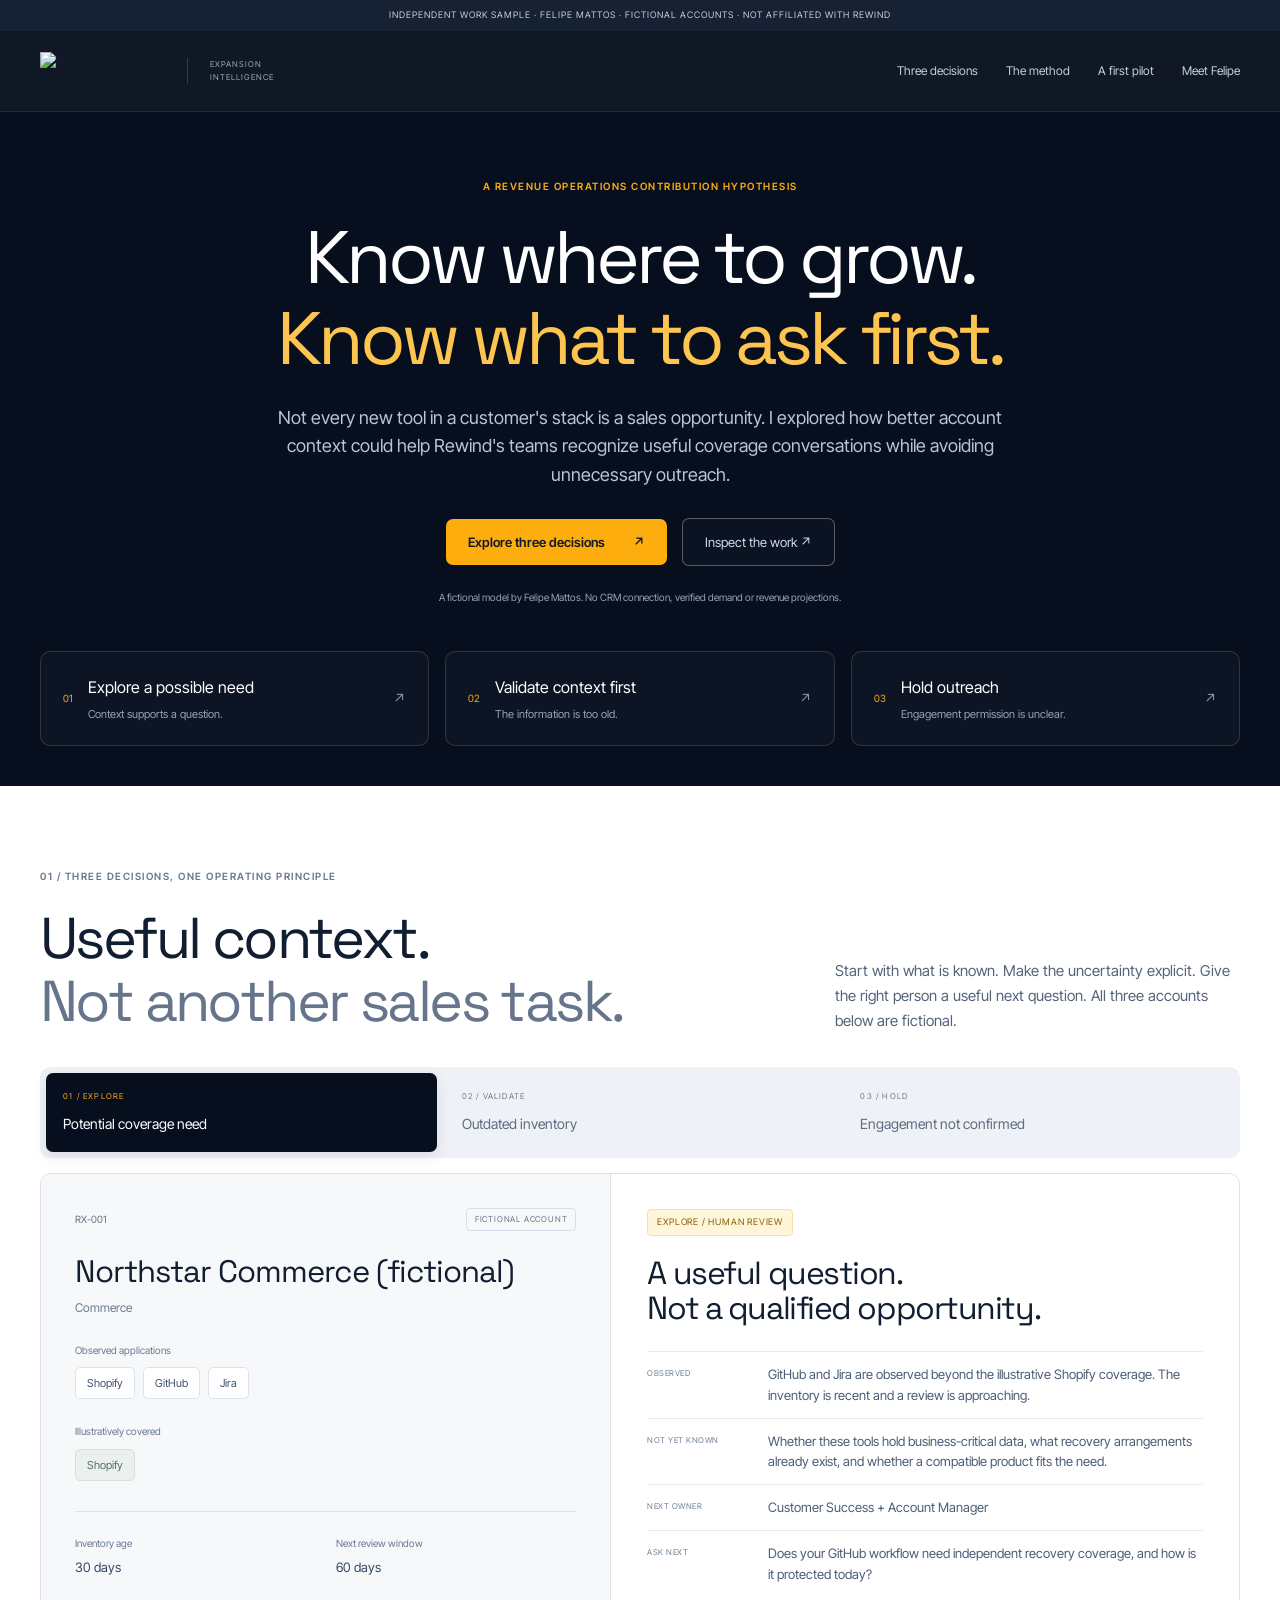
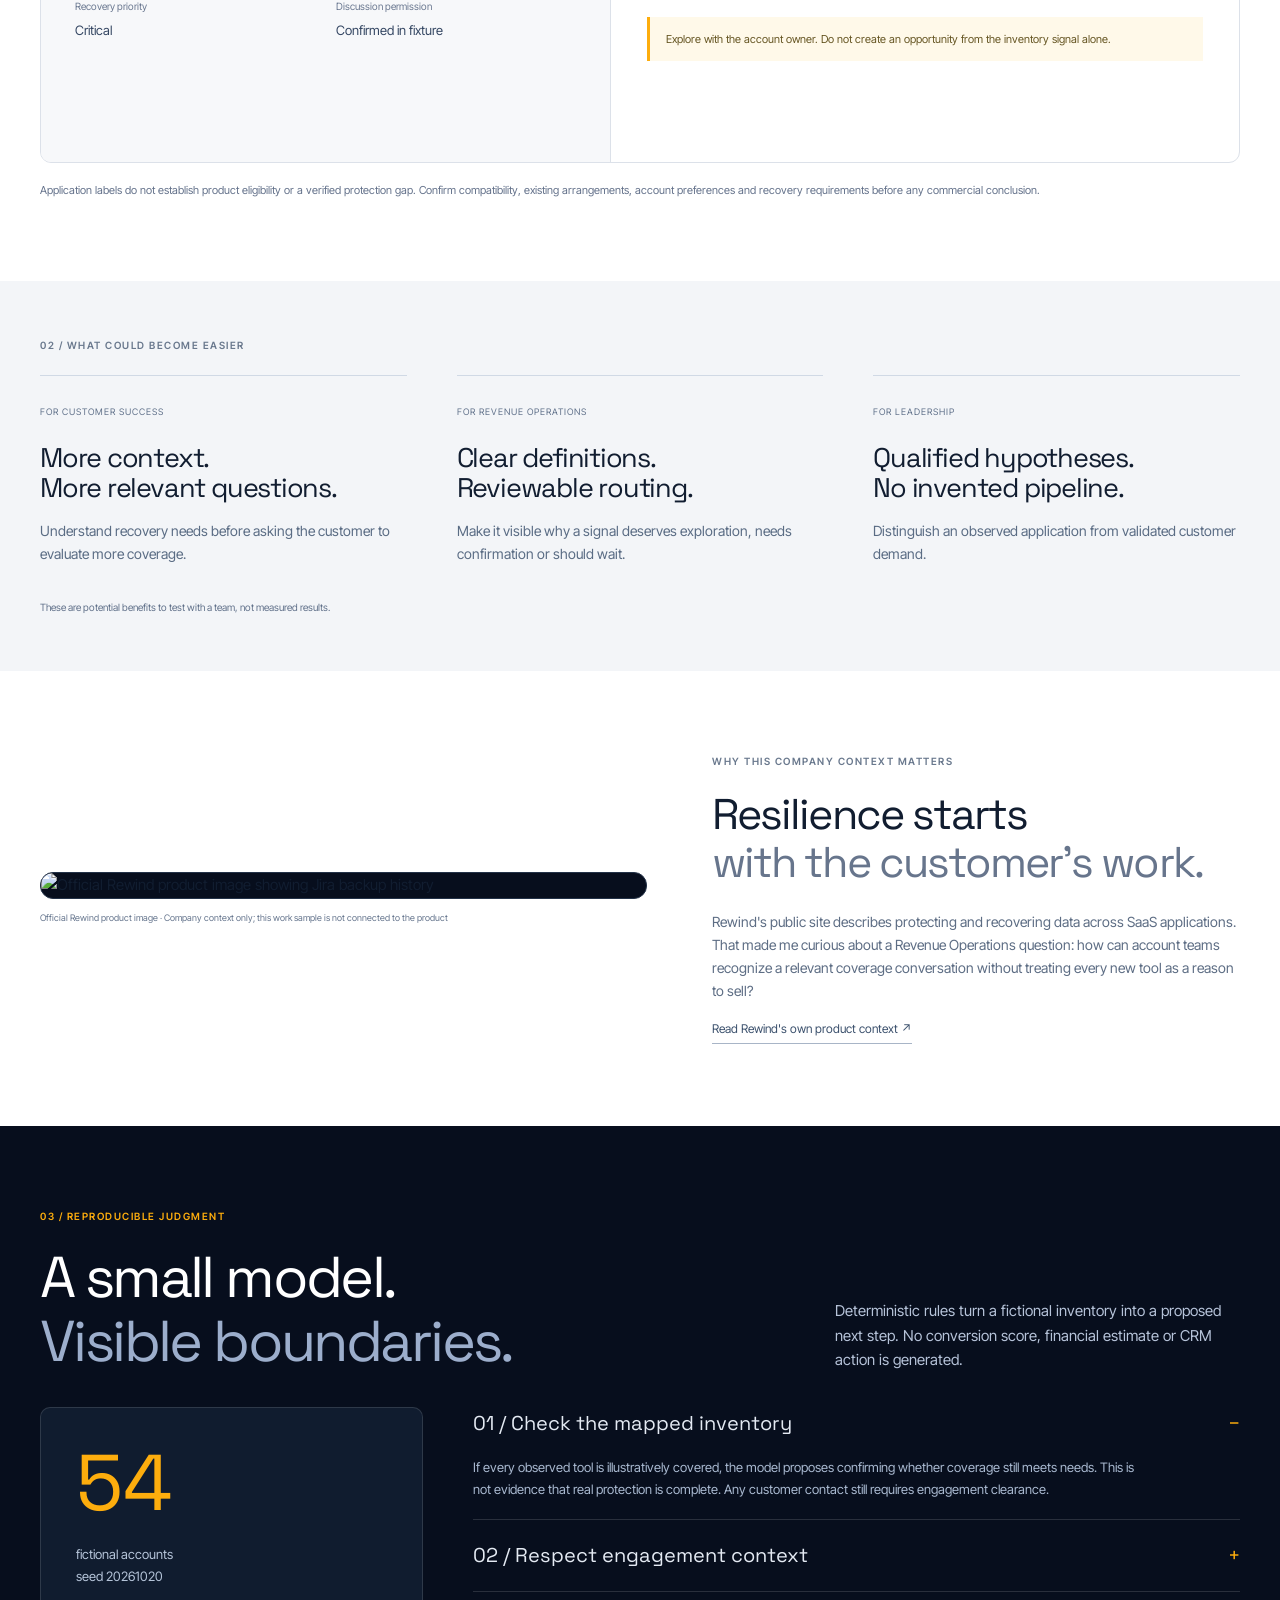
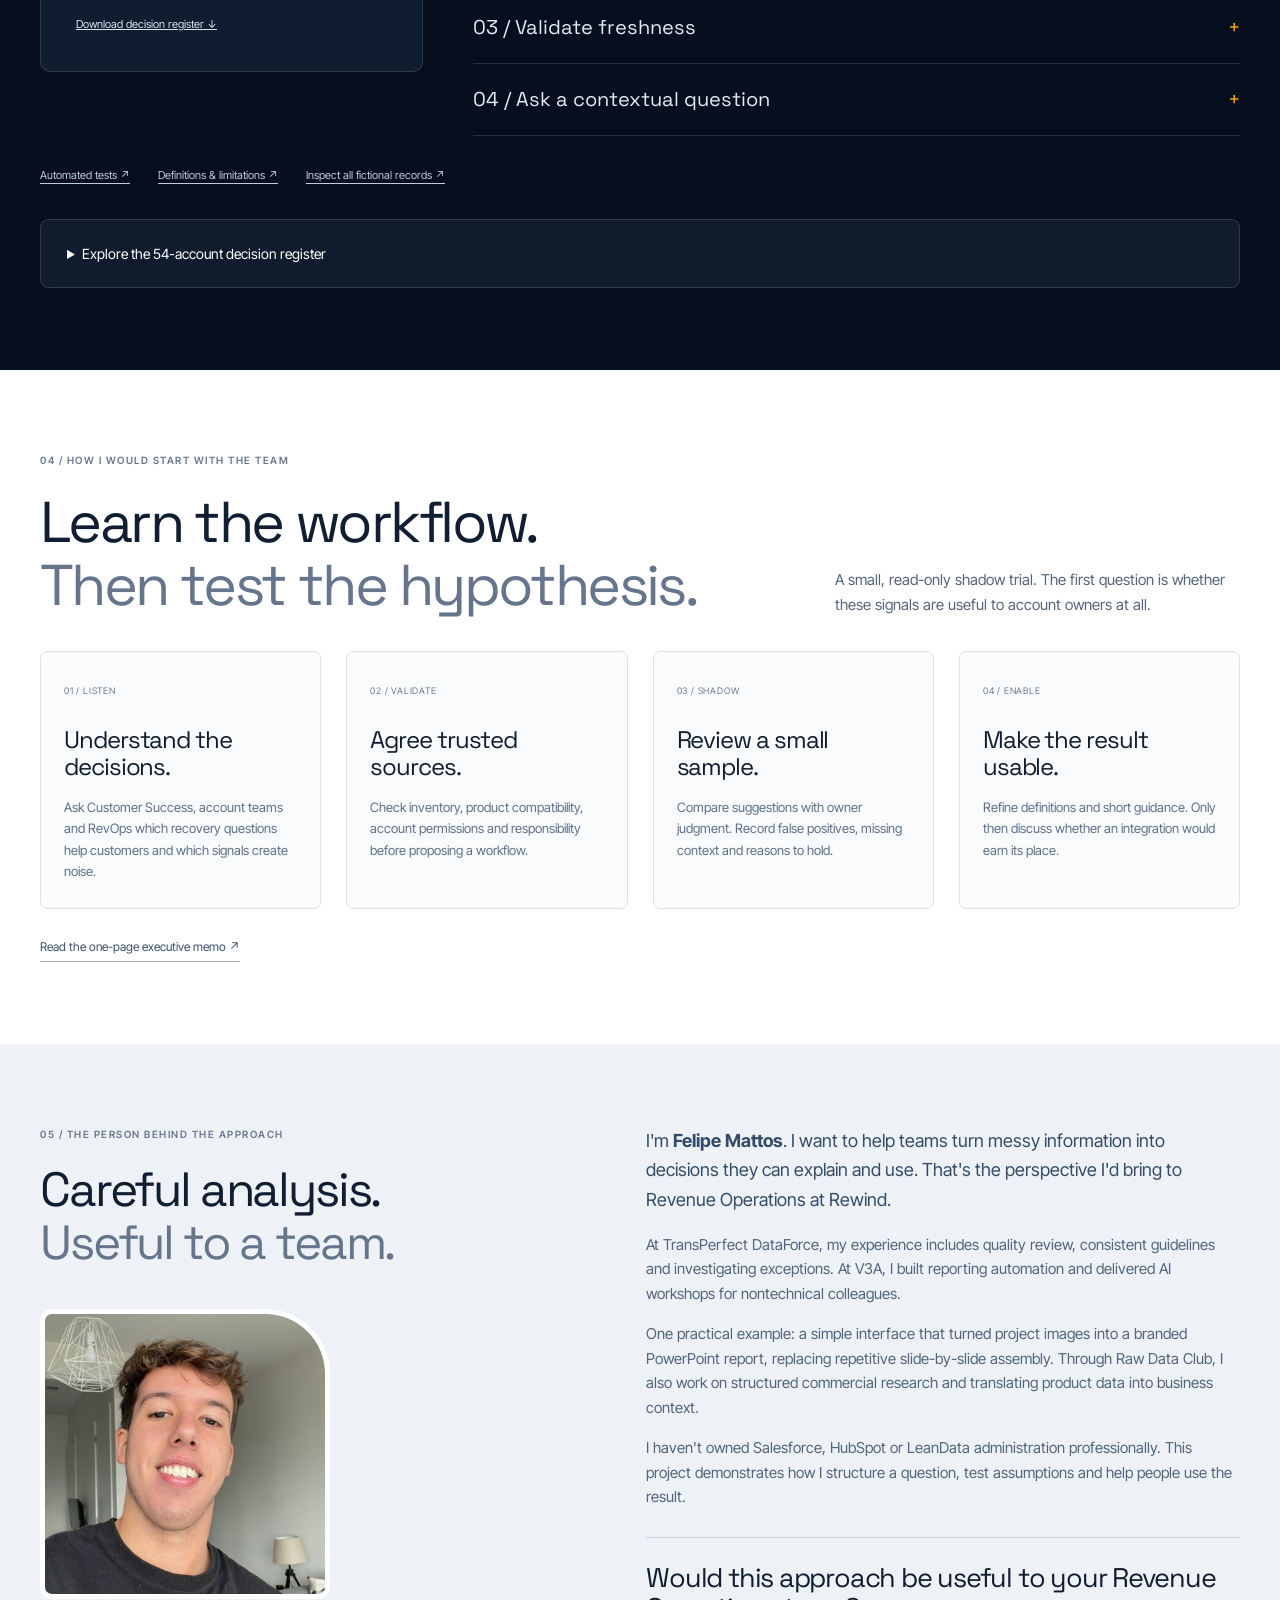
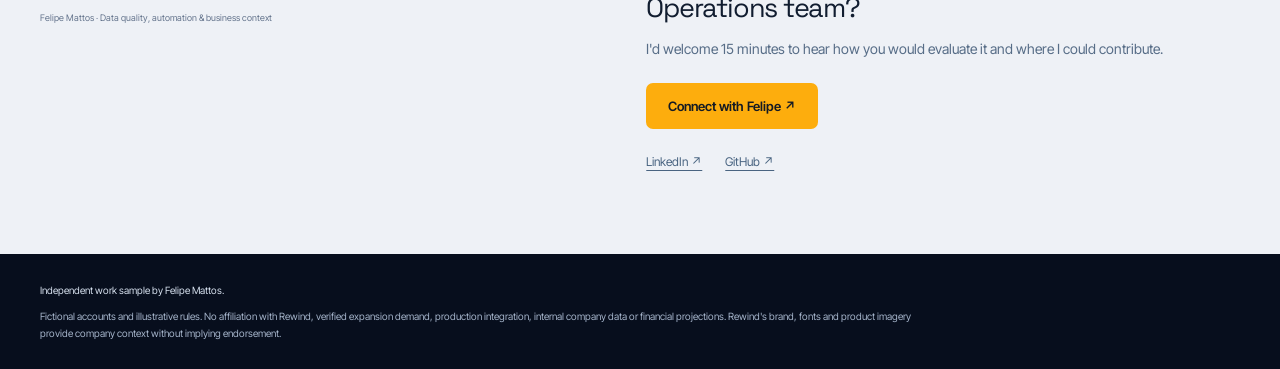
==== commit b7232bfc: "Generate synthetic account demo and landing page" ====
--- a/index.html
+++ b/index.html
@@ -7,5 +7,5 @@
 <section class="section wrap company-context"><figure><img src="https://rewind.com/wp-content/uploads/2026/08/Rectangle-51-1.webp" alt="Official Rewind product image showing Jira backup history" loading="lazy"><figcaption>Official Rewind product image · Company context only; this work sample is not connected to the product</figcaption></figure><div><p class="eyebrow">WHY THIS COMPANY CONTEXT MATTERS</p><h2>Resilience starts<br><em>with the customer's work.</em></h2><p>Rewind's public site describes protecting and recovering data across SaaS applications. That made me curious about a Revenue Operations question: how can account teams recognize a relevant coverage conversation without treating every new tool as a reason to sell?</p><a class="inline-link" href="https://rewind.com/" target="_blank" rel="noopener">Read Rewind's own product context ↗</a></div></section>
 <section class="section method-section" id="method"><div class="wrap"><div class="section-heading"><div><p class="eyebrow">03 / REPRODUCIBLE JUDGMENT</p><h2>A small model.<br><em>Visible boundaries.</em></h2></div><p>Deterministic rules turn a fictional inventory into a proposed next step. No conversion score, financial estimate or CRM action is generated.</p></div><div class="method-overview"><div class="fixture-count"><strong id="total">—</strong><span>fictional accounts<br>seed 20261020</span><a href="data/decisions.csv" download>Download decision register ↓</a></div><div class="rule-list"><details open><summary>01 / Check the mapped inventory</summary><p>If every observed tool is illustratively covered, the model proposes confirming whether coverage still meets needs. This is not evidence that real protection is complete. Any customer contact still requires engagement clearance.</p></details><details><summary>02 / Respect engagement context</summary><p>Where additional tools are observed, lack of confirmed permission takes precedence over recency and recovery priority. Confirm preferences internally before outreach.</p></details><details><summary>03 / Validate freshness</summary><p>An inventory older than 90 days needs revalidation before drawing an expansion conclusion.</p></details><details><summary>04 / Ask a contextual question</summary><p>With recent data, permission, High/Critical recovery priority and a review window of 75 days or less, propose exploring a recovery need. Otherwise defer discovery. These thresholds are fictional assumptions.</p></details></div></div><div class="source-links"><a href="https://github.com/felipervm/rewind-expansion-intelligence/actions" target="_blank" rel="noopener">Automated tests ↗</a><a href="https://github.com/felipervm/rewind-expansion-intelligence/blob/main/docs/methodology.md" target="_blank" rel="noopener">Definitions & limitations ↗</a><a href="https://github.com/felipervm/rewind-expansion-intelligence/blob/main/data/accounts.json" target="_blank" rel="noopener">Inspect all fictional records ↗</a></div><details class="register"><summary>Explore the 54-account decision register</summary><div class="register-controls"><label>Model classification<select id="classification"><option value="all">All classifications</option><option>Discuss coverage</option><option>Verify context</option><option>Discovery later</option><option>Coverage mapped</option></select></label><p id="register-count" role="status"></p></div><div class="table-scroll"><table><caption>Fictional account register. Classifications are not sales opportunities.</caption><thead><tr><th>Account</th><th>Model classification</th><th>Proposed function</th><th>Next step / constraint</th></tr></thead><tbody id="register-rows"></tbody></table></div><div class="pagination"><span id="page-info"></span><div><button id="previous" class="outline">← Previous</button><button id="next" class="outline">Next →</button></div></div><p class="small-note register-note">Permission remains a separate contact gate. No outreach is executed, including for Coverage mapped records.</p></details></div></section>
 <section class="section wrap" id="pilot"><div class="section-heading"><div><p class="eyebrow">04 / HOW I WOULD START WITH THE TEAM</p><h2>Learn the workflow.<br><em>Then test the hypothesis.</em></h2></div><p>A small, read-only shadow trial. The first question is whether these signals are useful to account owners at all.</p></div><div class="pilot-grid"><article><span>01 / LISTEN</span><h3>Understand the decisions.</h3><p>Ask Customer Success, account teams and RevOps which recovery questions help customers and which signals create noise.</p></article><article><span>02 / VALIDATE</span><h3>Agree trusted sources.</h3><p>Check inventory, product compatibility, account permissions and responsibility before proposing a workflow.</p></article><article><span>03 / SHADOW</span><h3>Review a small sample.</h3><p>Compare suggestions with owner judgment. Record false positives, missing context and reasons to hold.</p></article><article><span>04 / ENABLE</span><h3>Make the result usable.</h3><p>Refine definitions and short guidance. Only then discuss whether an integration would earn its place.</p></article></div><a class="inline-link memo-link" href="https://github.com/felipervm/rewind-expansion-intelligence/blob/main/docs/executive-memo.md" target="_blank" rel="noopener">Read the one-page executive memo ↗</a></section>
-<section class="about-section section" id="about"><div class="wrap about-grid"><div><p class="eyebrow">05 / THE PERSON BEHIND THE APPROACH</p><h2>Careful analysis.<br><em>Useful to a team.</em></h2><figure class="portrait"><img src="assets/felipe-mattos.png" alt="Felipe Mattos" width="400" height="400" loading="lazy"><figcaption>Felipe Mattos · Data quality, automation & business context</figcaption></figure></div><div class="about-copy"><p class="intro">I'm <b>Felipe Mattos</b>. I want to help teams turn messy information into decisions they can explain and use. That's the perspective I'd bring to Revenue Operations at Rewind.</p><p>At TransPerfect DataForce, my experience includes quality review, consistent guidelines and investigating exceptions. At V3A, I built reporting automation and delivered AI workshops for nontechnical colleagues.</p><p>One practical example: a simple interface that turned project images into a branded PowerPoint report, replacing repetitive slide-by-slide assembly. Through Raw Data Club, I also work on structured commercial research and translating product data into business context.</p><p>I haven't owned Salesforce, HubSpot or LeanData administration professionally. This project demonstrates how I structure a question, test assumptions and help people use the result.</p><div class="conversation"><h3>Would this approach be useful to your Revenue Operations team?</h3><p>I'd welcome 15 minutes to hear how you would evaluate it and where I could contribute.</p><a class="button" href="mailto:felipervm22@gmail.com?subject=A%20Revenue%20Operations%20idea%20for%20Rewind">Let's discuss the approach ↗</a></div><div class="contact-links"><a href="https://www.linkedin.com/in/felipervm/" target="_blank" rel="noopener">LinkedIn ↗</a><a href="https://github.com/felipervm/rewind-expansion-intelligence" target="_blank" rel="noopener">GitHub ↗</a></div></div></div></section></main>
+<section class="about-section section" id="about"><div class="wrap about-grid"><div><p class="eyebrow">05 / THE PERSON BEHIND THE APPROACH</p><h2>Careful analysis.<br><em>Useful to a team.</em></h2><figure class="portrait"><img src="assets/felipe-mattos.png" alt="Felipe Mattos" width="400" height="400" loading="lazy"><figcaption>Felipe Mattos · Data quality, automation & business context</figcaption></figure></div><div class="about-copy"><p class="intro">I'm <b>Felipe Mattos</b>. I want to help teams turn messy information into decisions they can explain and use. That's the perspective I'd bring to Revenue Operations at Rewind.</p><p>At TransPerfect DataForce, my experience includes quality review, consistent guidelines and investigating exceptions. At V3A, I built reporting automation and delivered AI workshops for nontechnical colleagues.</p><p>One practical example: a simple interface that turned project images into a branded PowerPoint report, replacing repetitive slide-by-slide assembly. Through Raw Data Club, I also work on structured commercial research and translating product data into business context.</p><p>I haven't owned Salesforce, HubSpot or LeanData administration professionally. This project demonstrates how I structure a question, test assumptions and help people use the result.</p><div class="conversation"><h3>Would this approach be useful to your Revenue Operations team?</h3><p>I'd welcome 15 minutes to hear how you would evaluate it and where I could contribute.</p><a class="button" href="https://www.linkedin.com/in/felipervm/" target="_blank" rel="noopener">Connect with Felipe ↗</a></div><div class="contact-links"><a href="https://www.linkedin.com/in/felipervm/" target="_blank" rel="noopener">LinkedIn ↗</a><a href="https://github.com/felipervm/rewind-expansion-intelligence" target="_blank" rel="noopener">GitHub ↗</a></div></div></div></section></main>
 <footer><div class="wrap"><b>Independent work sample by Felipe Mattos.</b><p>Fictional accounts and illustrative rules. No affiliation with Rewind, verified expansion demand, production integration, internal company data or financial projections. Rewind's brand, fonts and product imagery provide company context without implying endorsement.</p></div></footer><script id="account-data" type="application/json">[{"id":"RX-001","name":"Northstar Commerce (fictional)","segment":"Commerce","observed_tools":["Shopify","GitHub","Jira"],"protected_tools":["Shopify"],"inventory_age_days":30,"renewal_days":60,"recovery_priority":"Critical","consent_to_discuss":true,"assessment":{"level":"Discuss coverage","candidate":"GitHub","owner":"Customer Success + Account Manager","next_step":"Ask whether GitHub requires independent recovery coverage","why":"Relevant recovery priority and near-term review"}},{"id":"RX-002","name":"Meridian Systems (fictional)","segment":"Software","observed_tools":["GitHub","Jira","Confluence"],"protected_tools":["GitHub"],"inventory_age_days":180,"renewal_days":30,"recovery_priority":"High","consent_to_discuss":true,"assessment":{"level":"Verify context","candidate":"Jira","owner":"Customer Success","next_step":"Revalidate application inventory and coverage status","why":"Information may be outdated"}},{"id":"RX-003","name":"Atlas Retail Group (fictional)","segment":"Commerce","observed_tools":["Shopify","BigCommerce","GitHub"],"protected_tools":["Shopify"],"inventory_age_days":45,"renewal_days":120,"recovery_priority":"High","consent_to_discuss":false,"assessment":{"level":"Verify context","candidate":"GitHub","owner":"Account owner","next_step":"Confirm account engagement preferences before outreach","why":"Consent is not confirmed"}},{"id":"RX-004","name":"Fictional Account 004","segment":"Consumer brands","observed_tools":["GitHub","Shopify","Azure DevOps"],"protected_tools":["GitHub","Shopify","Azure DevOps"],"inventory_age_days":45,"renewal_days":60,"recovery_priority":"High","consent_to_discuss":true,"assessment":{"level":"Coverage mapped","candidate":null,"owner":"Customer Success","next_step":"Confirm coverage still meets recovery needs","why":"No additional tool observed in synthetic inventory"}},{"id":"RX-005","name":"Fictional Account 005","segment":"Commerce","observed_tools":["Shopify","Jira"],"protected_tools":["Shopify"],"inventory_age_days":70,"renewal_days":60,"recovery_priority":"Standard","consent_to_discuss":false,"assessment":{"level":"Verify context","candidate":"Jira","owner":"Account owner","next_step":"Confirm account engagement preferences before outreach","why":"Consent is not confirmed"}},{"id":"RX-006","name":"Fictional Account 006","segment":"Consumer brands","observed_tools":["BigCommerce","Azure DevOps","Confluence","Jira"],"protected_tools":["Azure DevOps","Jira"],"inventory_age_days":30,"renewal_days":60,"recovery_priority":"High","consent_to_discuss":false,"assessment":{"level":"Verify context","candidate":"Confluence","owner":"Account owner","next_step":"Confirm account engagement preferences before outreach","why":"Consent is not confirmed"}},{"id":"RX-007","name":"Fictional Account 007","segment":"Commerce","observed_tools":["Confluence","BigCommerce","Azure DevOps"],"protected_tools":["Confluence","Azure DevOps"],"inventory_age_days":14,"renewal_days":220,"recovery_priority":"Standard","consent_to_discuss":true,"assessment":{"level":"Discovery later","candidate":"BigCommerce","owner":"Account owner","next_step":"Validate whether BigCommerce is business critical at a future check-in","why":"Observed use is not a qualified sales opportunity"}},{"id":"RX-008","name":"Fictional Account 008","segment":"Software","observed_tools":["BigCommerce","Azure DevOps","GitHub","Confluence"],"protected_tools":["BigCommerce","Confluence"],"inventory_age_days":70,"renewal_days":220,"recovery_priority":"High","consent_to_discuss":true,"assessment":{"level":"Discovery later","candidate":"GitHub","owner":"Account owner","next_step":"Validate whether GitHub is business critical at a future check-in","why":"Observed use is not a qualified sales opportunity"}},{"id":"RX-009","name":"Fictional Account 009","segment":"Consumer brands","observed_tools":["Shopify","Jira","Azure DevOps"],"protected_tools":["Azure DevOps","Jira"],"inventory_age_days":110,"renewal_days":60,"recovery_priority":"High","consent_to_discuss":false,"assessment":{"level":"Verify context","candidate":"Shopify","owner":"Account owner","next_step":"Confirm account engagement preferences before outreach","why":"Consent is not confirmed"}},{"id":"RX-010","name":"Fictional Account 010","segment":"Commerce","observed_tools":["GitHub","Confluence","Shopify"],"protected_tools":["Confluence","Shopify"],"inventory_age_days":180,"renewal_days":30,"recovery_priority":"High","consent_to_discuss":false,"assessment":{"level":"Verify context","candidate":"GitHub","owner":"Account owner","next_step":"Confirm account engagement preferences before outreach","why":"Consent is not confirmed"}},{"id":"RX-011","name":"Fictional Account 011","segment":"Professional services","observed_tools":["Confluence","Shopify","GitHub","BigCommerce"],"protected_tools":["Confluence","Shopify"],"inventory_age_days":70,"renewal_days":150,"recovery_priority":"High","consent_to_discuss":true,"assessment":{"level":"Discovery later","candidate":"GitHub","owner":"Account owner","next_step":"Validate whether GitHub is business critical at a future check-in","why":"Observed use is not a qualified sales opportunity"}},{"id":"RX-012","name":"Fictional Account 012","segment":"Software","observed_tools":["Jira","Shopify","BigCommerce"],"protected_tools":["BigCommerce","Shopify"],"inventory_age_days":14,"renewal_days":60,"recovery_priority":"Critical","consent_to_discuss":true,"assessment":{"level":"Discuss coverage","candidate":"Jira","owner":"Customer Success + Account Manager","next_step":"Ask whether Jira requires independent recovery coverage","why":"Relevant recovery priority and near-term review"}},{"id":"RX-013","name":"Fictional Account 013","segment":"Professional services","observed_tools":["GitHub","Jira"],"protected_tools":["GitHub","Jira"],"inventory_age_days":180,"renewal_days":150,"recovery_priority":"Standard","consent_to_discuss":true,"assessment":{"level":"Coverage mapped","candidate":null,"owner":"Customer Success","next_step":"Confirm coverage still meets recovery needs","why":"No additional tool observed in synthetic inventory"}},{"id":"RX-014","name":"Fictional Account 014","segment":"Commerce","observed_tools":["Jira","Shopify","GitHub","Confluence"],"protected_tools":["Shopify","Confluence","GitHub","Jira"],"inventory_age_days":30,"renewal_days":150,"recovery_priority":"High","consent_to_discuss":true,"assessment":{"level":"Coverage mapped","candidate":null,"owner":"Customer Success","next_step":"Confirm coverage still meets recovery needs","why":"No additional tool observed in synthetic inventory"}},{"id":"RX-015","name":"Fictional Account 015","segment":"Commerce","observed_tools":["Confluence","Jira"],"protected_tools":["Jira","Confluence"],"inventory_age_days":70,"renewal_days":90,"recovery_priority":"Critical","consent_to_discuss":true,"assessment":{"level":"Coverage mapped","candidate":null,"owner":"Customer Success","next_step":"Confirm coverage still meets recovery needs","why":"No additional tool observed in synthetic inventory"}},{"id":"RX-016","name":"Fictional Account 016","segment":"Commerce","observed_tools":["Confluence","GitHub","Azure DevOps"],"protected_tools":["Confluence"],"inventory_age_days":14,"renewal_days":30,"recovery_priority":"Critical","consent_to_discuss":true,"assessment":{"level":"Discuss coverage","candidate":"GitHub","owner":"Customer Success + Account Manager","next_step":"Ask whether GitHub requires independent recovery coverage","why":"Relevant recovery priority and near-term review"}},{"id":"RX-017","name":"Fictional Account 017","segment":"Commerce","observed_tools":["Azure DevOps","BigCommerce"],"protected_tools":["BigCommerce","Azure DevOps"],"inventory_age_days":180,"renewal_days":90,"recovery_priority":"Standard","consent_to_discuss":true,"assessment":{"level":"Coverage mapped","candidate":null,"owner":"Customer Success","next_step":"Confirm coverage still meets recovery needs","why":"No additional tool observed in synthetic inventory"}},{"id":"RX-018","name":"Fictional Account 018","segment":"Commerce","observed_tools":["GitHub","Shopify"],"protected_tools":["GitHub","Shopify"],"inventory_age_days":180,"renewal_days":60,"recovery_priority":"Standard","consent_to_discuss":true,"assessment":{"level":"Coverage mapped","candidate":null,"owner":"Customer Success","next_step":"Confirm coverage still meets recovery needs","why":"No additional tool observed in synthetic inventory"}},{"id":"RX-019","name":"Fictional Account 019","segment":"Consumer brands","observed_tools":["Confluence","Jira"],"protected_tools":["Jira"],"inventory_age_days":14,"renewal_days":150,"recovery_priority":"Critical","consent_to_discuss":true,"assessment":{"level":"Discovery later","candidate":"Confluence","owner":"Account owner","next_step":"Validate whether Confluence is business critical at a future check-in","why":"Observed use is not a qualified sales opportunity"}},{"id":"RX-020","name":"Fictional Account 020","segment":"Commerce","observed_tools":["Shopify","Jira"],"protected_tools":["Jira"],"inventory_age_days":45,"renewal_days":220,"recovery_priority":"Critical","consent_to_discuss":true,"assessment":{"level":"Discovery later","candidate":"Shopify","owner":"Account owner","next_step":"Validate whether Shopify is business critical at a future check-in","why":"Observed use is not a qualified sales opportunity"}},{"id":"RX-021","name":"Fictional Account 021","segment":"Professional services","observed_tools":["Azure DevOps","Confluence","GitHub"],"protected_tools":["GitHub","Azure DevOps","Confluence"],"inventory_age_days":110,"renewal_days":60,"recovery_priority":"Standard","consent_to_discuss":true,"assessment":{"level":"Coverage mapped","candidate":null,"owner":"Customer Success","next_step":"Confirm coverage still meets recovery needs","why":"No additional tool observed in synthetic inventory"}},{"id":"RX-022","name":"Fictional Account 022","segment":"Commerce","observed_tools":["Jira","BigCommerce","GitHub"],"protected_tools":["Jira"],"inventory_age_days":70,"renewal_days":220,"recovery_priority":"High","consent_to_discuss":true,"assessment":{"level":"Discovery later","candidate":"GitHub","owner":"Account owner","next_step":"Validate whether GitHub is business critical at a future check-in","why":"Observed use is not a qualified sales opportunity"}},{"id":"RX-023","name":"Fictional Account 023","segment":"Software","observed_tools":["Jira","BigCommerce","Azure DevOps","Confluence"],"protected_tools":["Azure DevOps","Confluence","BigCommerce","Jira"],"inventory_age_days":14,"renewal_days":220,"recovery_priority":"Standard","consent_to_discuss":true,"assessment":{"level":"Coverage mapped","candidate":null,"owner":"Customer Success","next_step":"Confirm coverage still meets recovery needs","why":"No additional tool observed in synthetic inventory"}},{"id":"RX-024","name":"Fictional Account 024","segment":"Software","observed_tools":["GitHub","Azure DevOps","Jira"],"protected_tools":["Jira","Azure DevOps"],"inventory_age_days":110,"renewal_days":90,"recovery_priority":"Standard","consent_to_discuss":true,"assessment":{"level":"Verify context","candidate":"GitHub","owner":"Customer Success","next_step":"Revalidate application inventory and coverage status","why":"Information may be outdated"}},{"id":"RX-025","name":"Fictional Account 025","segment":"Commerce","observed_tools":["Confluence","GitHub"],"protected_tools":["GitHub","Confluence"],"inventory_age_days":45,"renewal_days":60,"recovery_priority":"Critical","consent_to_discuss":true,"assessment":{"level":"Coverage mapped","candidate":null,"owner":"Customer Success","next_step":"Confirm coverage still meets recovery needs","why":"No additional tool observed in synthetic inventory"}},{"id":"RX-026","name":"Fictional Account 026","segment":"Commerce","observed_tools":["BigCommerce","GitHub","Azure DevOps"],"protected_tools":["GitHub","BigCommerce"],"inventory_age_days":110,"renewal_days":90,"recovery_priority":"High","consent_to_discuss":false,"assessment":{"level":"Verify context","candidate":"Azure DevOps","owner":"Account owner","next_step":"Confirm account engagement preferences before outreach","why":"Consent is not confirmed"}},{"id":"RX-027","name":"Fictional Account 027","segment":"Commerce","observed_tools":["Jira","BigCommerce","Confluence","Azure DevOps"],"protected_tools":["BigCommerce"],"inventory_age_days":70,"renewal_days":90,"recovery_priority":"High","consent_to_discuss":false,"assessment":{"level":"Verify context","candidate":"Jira","owner":"Account owner","next_step":"Confirm account engagement preferences before outreach","why":"Consent is not confirmed"}},{"id":"RX-028","name":"Fictional Account 028","segment":"Professional services","observed_tools":["Shopify","Azure DevOps","BigCommerce"],"protected_tools":["Azure DevOps","Shopify","BigCommerce"],"inventory_age_days":14,"renewal_days":150,"recovery_priority":"High","consent_to_discuss":false,"assessment":{"level":"Coverage mapped","candidate":null,"owner":"Customer Success","next_step":"Confirm coverage still meets recovery needs","why":"No additional tool observed in synthetic inventory"}},{"id":"RX-029","name":"Fictional Account 029","segment":"Software","observed_tools":["Confluence","Jira","BigCommerce","GitHub"],"protected_tools":["BigCommerce"],"inventory_age_days":70,"renewal_days":150,"recovery_priority":"Critical","consent_to_discuss":false,"assessment":{"level":"Verify context","candidate":"GitHub","owner":"Account owner","next_step":"Confirm account engagement preferences before outreach","why":"Consent is not confirmed"}},{"id":"RX-030","name":"Fictional Account 030","segment":"Software","observed_tools":["BigCommerce","Azure DevOps","Shopify"],"protected_tools":["Shopify"],"inventory_age_days":45,"renewal_days":60,"recovery_priority":"High","consent_to_discuss":true,"assessment":{"level":"Discuss coverage","candidate":"Azure DevOps","owner":"Customer Success + Account Manager","next_step":"Ask whether Azure DevOps requires independent recovery coverage","why":"Relevant recovery priority and near-term review"}},{"id":"RX-031","name":"Fictional Account 031","segment":"Professional services","observed_tools":["BigCommerce","GitHub","Confluence"],"protected_tools":["BigCommerce"],"inventory_age_days":180,"renewal_days":60,"recovery_priority":"Critical","consent_to_discuss":false,"assessment":{"level":"Verify context","candidate":"GitHub","owner":"Account owner","next_step":"Confirm account engagement preferences before outreach","why":"Consent is not confirmed"}},{"id":"RX-032","name":"Fictional Account 032","segment":"Software","observed_tools":["GitHub","Confluence","BigCommerce"],"protected_tools":["Confluence","BigCommerce","GitHub"],"inventory_age_days":70,"renewal_days":220,"recovery_priority":"High","consent_to_discuss":true,"assessment":{"level":"Coverage mapped","candidate":null,"owner":"Customer Success","next_step":"Confirm coverage still meets recovery needs","why":"No additional tool observed in synthetic inventory"}},{"id":"RX-033","name":"Fictional Account 033","segment":"Commerce","observed_tools":["Azure DevOps","GitHub","Shopify","Confluence"],"protected_tools":["Shopify","Confluence"],"inventory_age_days":180,"renewal_days":90,"recovery_priority":"Critical","consent_to_discuss":true,"assessment":{"level":"Verify context","candidate":"GitHub","owner":"Customer Success","next_step":"Revalidate application inventory and coverage status","why":"Information may be outdated"}},{"id":"RX-034","name":"Fictional Account 034","segment":"Consumer brands","observed_tools":["Shopify","BigCommerce","Jira","Azure DevOps"],"protected_tools":["BigCommerce"],"inventory_age_days":14,"renewal_days":60,"recovery_priority":"Critical","consent_to_discuss":false,"assessment":{"level":"Verify context","candidate":"Jira","owner":"Account owner","next_step":"Confirm account engagement preferences before outreach","why":"Consent is not confirmed"}},{"id":"RX-035","name":"Fictional Account 035","segment":"Commerce","observed_tools":["Jira","Shopify"],"protected_tools":["Shopify"],"inventory_age_days":110,"renewal_days":90,"recovery_priority":"High","consent_to_discuss":true,"assessment":{"level":"Verify context","candidate":"Jira","owner":"Customer Success","next_step":"Revalidate application inventory and coverage status","why":"Information may be outdated"}},{"id":"RX-036","name":"Fictional Account 036","segment":"Software","observed_tools":["BigCommerce","Azure DevOps","Shopify"],"protected_tools":["Shopify","BigCommerce"],"inventory_age_days":45,"renewal_days":30,"recovery_priority":"Standard","consent_to_discuss":true,"assessment":{"level":"Discovery later","candidate":"Azure DevOps","owner":"Account owner","next_step":"Validate whether Azure DevOps is business critical at a future check-in","why":"Observed use is not a qualified sales opportunity"}},{"id":"RX-037","name":"Fictional Account 037","segment":"Commerce","observed_tools":["Confluence","Shopify","Jira"],"protected_tools":["Confluence"],"inventory_age_days":180,"renewal_days":30,"recovery_priority":"Standard","consent_to_discuss":false,"assessment":{"level":"Verify context","candidate":"Jira","owner":"Account owner","next_step":"Confirm account engagement preferences before outreach","why":"Consent is not confirmed"}},{"id":"RX-038","name":"Fictional Account 038","segment":"Software","observed_tools":["Shopify","Jira"],"protected_tools":["Shopify"],"inventory_age_days":45,"renewal_days":30,"recovery_priority":"Standard","consent_to_discuss":true,"assessment":{"level":"Discovery later","candidate":"Jira","owner":"Account owner","next_step":"Validate whether Jira is business critical at a future check-in","why":"Observed use is not a qualified sales opportunity"}},{"id":"RX-039","name":"Fictional Account 039","segment":"Consumer brands","observed_tools":["Azure DevOps","Shopify","GitHub","Jira"],"protected_tools":["GitHub"],"inventory_age_days":180,"renewal_days":150,"recovery_priority":"High","consent_to_discuss":true,"assessment":{"level":"Verify context","candidate":"Jira","owner":"Customer Success","next_step":"Revalidate application inventory and coverage status","why":"Information may be outdated"}},{"id":"RX-040","name":"Fictional Account 040","segment":"Software","observed_tools":["Jira","Confluence","BigCommerce"],"protected_tools":["BigCommerce","Confluence"],"inventory_age_days":110,"renewal_days":150,"recovery_priority":"Standard","consent_to_discuss":false,"assessment":{"level":"Verify context","candidate":"Jira","owner":"Account owner","next_step":"Confirm account engagement preferences before outreach","why":"Consent is not confirmed"}},{"id":"RX-041","name":"Fictional Account 041","segment":"Software","observed_tools":["Jira","Confluence"],"protected_tools":["Jira"],"inventory_age_days":70,"renewal_days":90,"recovery_priority":"Standard","consent_to_discuss":true,"assessment":{"level":"Discovery later","candidate":"Confluence","owner":"Account owner","next_step":"Validate whether Confluence is business critical at a future check-in","why":"Observed use is not a qualified sales opportunity"}},{"id":"RX-042","name":"Fictional Account 042","segment":"Commerce","observed_tools":["Shopify","Azure DevOps","Confluence","GitHub"],"protected_tools":["GitHub","Shopify"],"inventory_age_days":180,"renewal_days":220,"recovery_priority":"High","consent_to_discuss":true,"assessment":{"level":"Verify context","candidate":"Confluence","owner":"Customer Success","next_step":"Revalidate application inventory and coverage status","why":"Information may be outdated"}},{"id":"RX-043","name":"Fictional Account 043","segment":"Professional services","observed_tools":["Jira","Shopify","BigCommerce","Azure DevOps"],"protected_tools":["BigCommerce","Jira","Shopify"],"inventory_age_days":180,"renewal_days":90,"recovery_priority":"Critical","consent_to_discuss":true,"assessment":{"level":"Verify context","candidate":"Azure DevOps","owner":"Customer Success","next_step":"Revalidate application inventory and coverage status","why":"Information may be outdated"}},{"id":"RX-044","name":"Fictional Account 044","segment":"Consumer brands","observed_tools":["GitHub","Shopify","Azure DevOps","Confluence"],"protected_tools":["Confluence"],"inventory_age_days":14,"renewal_days":220,"recovery_priority":"High","consent_to_discuss":true,"assessment":{"level":"Discovery later","candidate":"GitHub","owner":"Account owner","next_step":"Validate whether GitHub is business critical at a future check-in","why":"Observed use is not a qualified sales opportunity"}},{"id":"RX-045","name":"Fictional Account 045","segment":"Consumer brands","observed_tools":["GitHub","Shopify","Azure DevOps"],"protected_tools":["Azure DevOps","GitHub","Shopify"],"inventory_age_days":110,"renewal_days":60,"recovery_priority":"Standard","consent_to_discuss":true,"assessment":{"level":"Coverage mapped","candidate":null,"owner":"Customer Success","next_step":"Confirm coverage still meets recovery needs","why":"No additional tool observed in synthetic inventory"}},{"id":"RX-046","name":"Fictional Account 046","segment":"Software","observed_tools":["GitHub","BigCommerce","Confluence"],"protected_tools":["Confluence","BigCommerce","GitHub"],"inventory_age_days":180,"renewal_days":60,"recovery_priority":"Standard","consent_to_discuss":false,"assessment":{"level":"Coverage mapped","candidate":null,"owner":"Customer Success","next_step":"Confirm coverage still meets recovery needs","why":"No additional tool observed in synthetic inventory"}},{"id":"RX-047","name":"Fictional Account 047","segment":"Commerce","observed_tools":["Confluence","BigCommerce","Shopify"],"protected_tools":["BigCommerce","Confluence"],"inventory_age_days":180,"renewal_days":220,"recovery_priority":"High","consent_to_discuss":true,"assessment":{"level":"Verify context","candidate":"Shopify","owner":"Customer Success","next_step":"Revalidate application inventory and coverage status","why":"Information may be outdated"}},{"id":"RX-048","name":"Fictional Account 048","segment":"Commerce","observed_tools":["GitHub","Jira"],"protected_tools":["GitHub"],"inventory_age_days":70,"renewal_days":30,"recovery_priority":"Critical","consent_to_discuss":true,"assessment":{"level":"Discuss coverage","candidate":"Jira","owner":"Customer Success + Account Manager","next_step":"Ask whether Jira requires independent recovery coverage","why":"Relevant recovery priority and near-term review"}},{"id":"RX-049","name":"Fictional Account 049","segment":"Consumer brands","observed_tools":["Shopify","Azure DevOps"],"protected_tools":["Azure DevOps"],"inventory_age_days":14,"renewal_days":60,"recovery_priority":"High","consent_to_discuss":true,"assessment":{"level":"Discuss coverage","candidate":"Shopify","owner":"Customer Success + Account Manager","next_step":"Ask whether Shopify requires independent recovery coverage","why":"Relevant recovery priority and near-term review"}},{"id":"RX-050","name":"Fictional Account 050","segment":"Consumer brands","observed_tools":["Shopify","BigCommerce","GitHub"],"protected_tools":["GitHub"],"inventory_age_days":45,"renewal_days":150,"recovery_priority":"Critical","consent_to_discuss":false,"assessment":{"level":"Verify context","candidate":"Shopify","owner":"Account owner","next_step":"Confirm account engagement preferences before outreach","why":"Consent is not confirmed"}},{"id":"RX-051","name":"Fictional Account 051","segment":"Professional services","observed_tools":["Shopify","BigCommerce","Jira","GitHub"],"protected_tools":["Shopify","Jira"],"inventory_age_days":45,"renewal_days":150,"recovery_priority":"High","consent_to_discuss":false,"assessment":{"level":"Verify context","candidate":"GitHub","owner":"Account owner","next_step":"Confirm account engagement preferences before outreach","why":"Consent is not confirmed"}},{"id":"RX-052","name":"Fictional Account 052","segment":"Commerce","observed_tools":["Azure DevOps","Shopify","BigCommerce","GitHub"],"protected_tools":["Azure DevOps","Shopify","GitHub"],"inventory_age_days":30,"renewal_days":150,"recovery_priority":"Standard","consent_to_discuss":true,"assessment":{"level":"Discovery later","candidate":"BigCommerce","owner":"Account owner","next_step":"Validate whether BigCommerce is business critical at a future check-in","why":"Observed use is not a qualified sales opportunity"}},{"id":"RX-053","name":"Fictional Account 053","segment":"Professional services","observed_tools":["BigCommerce","Azure DevOps"],"protected_tools":["BigCommerce"],"inventory_age_days":30,"renewal_days":30,"recovery_priority":"Critical","consent_to_discuss":true,"assessment":{"level":"Discuss coverage","candidate":"Azure DevOps","owner":"Customer Success + Account Manager","next_step":"Ask whether Azure DevOps requires independent recovery coverage","why":"Relevant recovery priority and near-term review"}},{"id":"RX-054","name":"Fictional Account 054","segment":"Professional services","observed_tools":["Jira","Shopify","Confluence","Azure DevOps"],"protected_tools":["Confluence","Jira","Azure DevOps","Shopify"],"inventory_age_days":70,"renewal_days":150,"recovery_priority":"High","consent_to_discuss":false,"assessment":{"level":"Coverage mapped","candidate":null,"owner":"Customer Success","next_step":"Confirm coverage still meets recovery needs","why":"No additional tool observed in synthetic inventory"}}]</script><script src="app.js?v=rewind-20261020-v1"></script></body></html>
